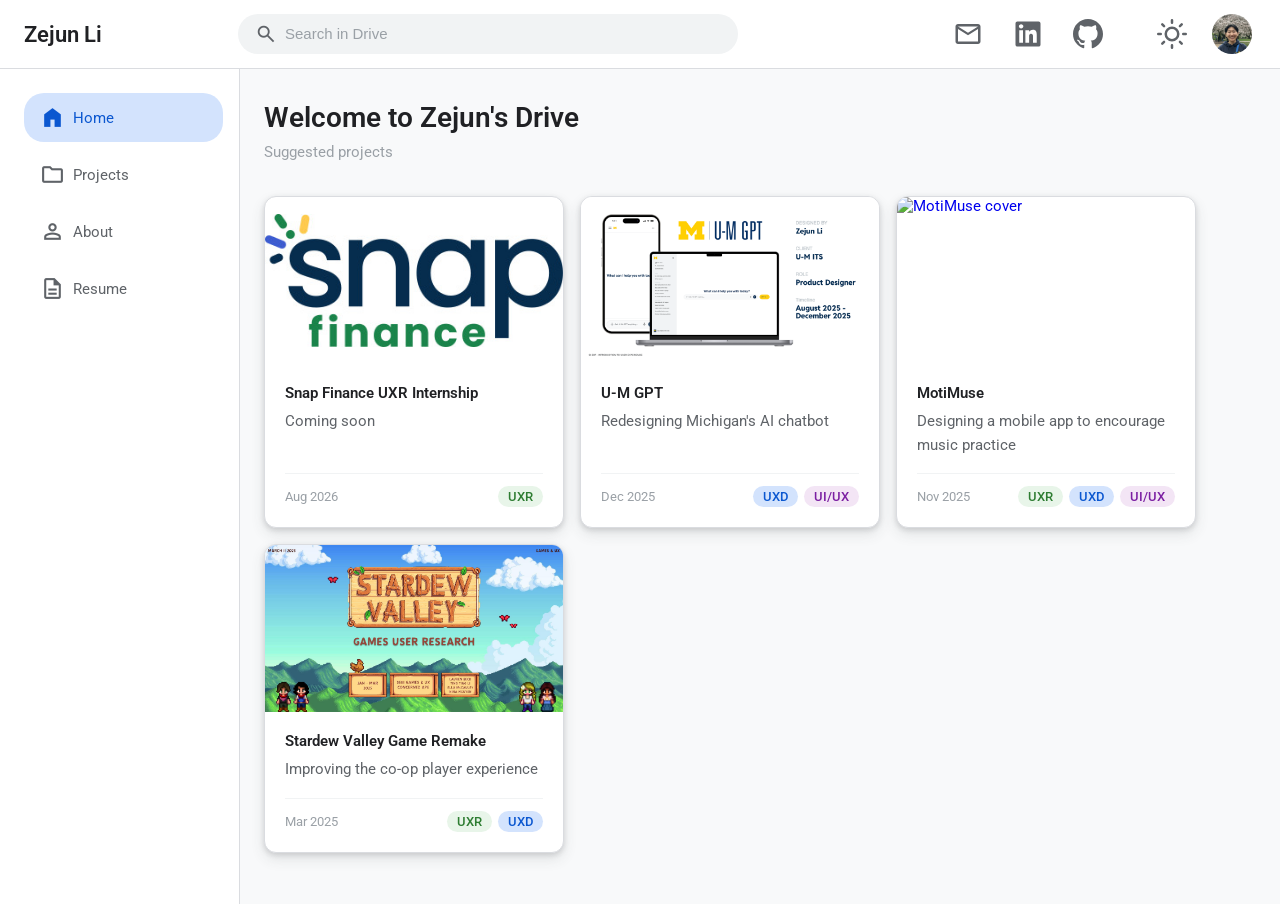
==== index.html @ 4e2f650c "Refine project card grid and Snap internship page" ====
<!DOCTYPE html>
<html lang="en">
<head>
    <meta charset="UTF-8">
    <meta name="viewport" content="width=device-width, initial-scale=1.0">
    <title>Portfolio</title>
    <link href="https://fonts.googleapis.com/css2?family=Roboto:wght@400;500;600&display=swap" rel="stylesheet">
    <link rel="stylesheet" href="https://fonts.googleapis.com/css2?family=Material+Symbols+Outlined:opsz,wght,FILL,GRAD@20..48,100..700,0..1,-50..200" />
    <link rel="stylesheet" href="css/styles.css?v=20260811-3">

</head>
<body>
    <!-- Top Navigation Bar -->
    <div class="top-bar">
        <div class="top-bar-branding" id="siteBranding">Zejun Li</div>
        
        <div class="top-bar-search search-bar">
            <span class="material-symbols-outlined search-icon" aria-hidden="true">search</span>
            <input type="text" id="searchInput" placeholder="Search in Drive">
        </div>

        <div class="top-bar-actions">
            <div class="email-popover-wrapper">
                <button id="emailButton" class="social-icon" title="Email" type="button" aria-haspopup="dialog" aria-expanded="false" aria-controls="emailPopover">
                    <svg viewBox="0 0 24 24" fill="currentColor" xmlns="http://www.w3.org/2000/svg" aria-hidden="true">
                        <path d="M20 4H4C2.9 4 2 4.9 2 6V18C2 19.1 2.9 20 4 20H20C21.1 20 22 19.1 22 18V6C22 4.9 21.1 4 20 4ZM20 6L12 11L4 6H20ZM20 18H4V8L12 13L20 8V18Z"/>
                    </svg>
                </button>
                <div id="emailPopover" class="email-popover" role="dialog" aria-label="Email contact" hidden>
                    <div class="email-popover-header">
                        <div class="email-popover-icon" aria-hidden="true">
                            <span class="material-symbols-outlined">mail</span>
                        </div>
                        <div>
                            <p class="email-popover-title">Shoot me an email at:</p>
                            <p id="emailPopoverAddress" class="email-popover-address">zejunli@umich.edu</p>
                        </div>
                    </div>
                    <div class="email-popover-actions">
                        <button id="copyEmailButton" class="email-popover-action" type="button">
                            <span class="material-symbols-outlined" aria-hidden="true">content_copy</span>
                            <span id="copyEmailText">Copy</span>
                        </button>
                        <a id="openEmailLink" class="email-popover-action" href="mailto:zejunli@umich.edu">
                            <span class="material-symbols-outlined" aria-hidden="true">open_in_new</span>
                            <span>Open email</span>
                        </a>
                    </div>
                </div>
            </div>

            <a id="linkedinLink" href="https://www.linkedin.com/in/zejli/" target="_blank" class="social-icon" title="LinkedIn">
                <svg viewBox="0 0 24 24" fill="currentColor" xmlns="http://www.w3.org/2000/svg">
                    <path d="M20.5 2H3.5C2.67 2 2 2.67 2 3.5V20.5C2 21.33 2.67 22 3.5 22H20.5C21.33 22 22 21.33 22 20.5V3.5C22 2.67 21.33 2 20.5 2ZM8 19H5V9H8V19ZM6.5 7.5C5.5 7.5 4.7 6.7 4.7 5.8C4.7 4.9 5.5 4.1 6.5 4.1C7.5 4.1 8.3 4.9 8.3 5.8C8.3 6.7 7.5 7.5 6.5 7.5ZM19 19H16V13.5C16 12.5 15.5 11.7 14.5 11.7C13.7 11.7 13.2 12.2 13 12.7C12.9 12.9 12.9 13.2 12.9 13.5V19H9.9V9H12.9V10.2C13.3 9.5 14.3 8.5 16 8.5C18.5 8.5 19 10.2 19 12.5V19Z"/>
                </svg>
            </a>

            <a id="githubLink" href="https://github.com/zejun-l" target="_blank" class="social-icon" title="GitHub">
                <svg viewBox="0 0 24 24" fill="currentColor" xmlns="http://www.w3.org/2000/svg">
                    <path d="M12 0c-6.626 0-12 5.373-12 12 0 5.302 3.438 9.8 8.207 11.387.599.111.793-.261.793-.577v-2.234c-3.338.726-4.033-1.416-4.033-1.416-.546-1.387-1.333-1.756-1.333-1.756-1.089-.745.083-.729.083-.729 1.205.084 1.839 1.237 1.839 1.237 1.07 1.834 2.807 1.304 3.492.997.107-.775.418-1.305.762-1.604-2.665-.305-5.467-1.334-5.467-5.931 0-1.311.469-2.381 1.236-3.221-.124-.303-.535-1.524.117-3.176 0 0 1.008-.322 3.301 1.23.957-.266 1.983-.399 3.003-.404 1.02.005 2.047.138 3.006.404 2.291-1.552 3.297-1.23 3.297-1.23.653 1.653.242 2.874.118 3.176.77.84 1.235 1.911 1.235 3.221 0 4.609-2.807 5.624-5.479 5.921.43.372.823 1.102.823 2.222v 3.293c0 .319.192.694.801.576 4.765-1.589 8.199-6.086 8.199-11.386 0-6.627-5.373-12-12-12z"/>
                </svg>
            </a>

            <button id="themeToggle" class="theme-toggle" title="Toggle dark mode">
                <svg class="sun-icon" viewBox="0 0 24 24" fill="currentColor" xmlns="http://www.w3.org/2000/svg">
                    <circle cx="12" cy="12" r="5"/>
                    <path d="M12 1V3M12 21V23M4.22 4.22L5.64 5.64M18.36 18.36L19.78 19.78M1 12H3M21 12H23M4.22 19.78L5.64 18.36M18.36 5.64L19.78 4.22"/>
                </svg>
                <svg class="moon-icon" viewBox="0 0 24 24" fill="currentColor" xmlns="http://www.w3.org/2000/svg" style="display: none;">
                    <path d="M21 12.79A9 9 0 1 1 11.21 3 7 7 0 0 0 21 12.79Z"/>
                </svg>
            </button>

            <button class="avatar" title="Profile" onclick="showPage('about')">
                <img id="profilePhoto" src="assets/images/profile-photo.jpg" alt="Profile">
            </button>
        </div>
    </div>

    <div class="container">
        <div class="sidebar" id="sidebar">
            <div class="sidebar-content">
                <nav class="nav" id="nav">
                    <a class="nav-item active" data-id="home" href="./">
                        <div class="nav-icon"><span class="material-symbols-outlined">home</span></div>
                        <span>Home</span>
                    </a>
                    <a class="nav-item" data-id="projects" href="projects/">
                        <div class="nav-icon"><span class="material-symbols-outlined">folder</span></div>
                        <span>Projects</span>
                    </a>
                    <a class="nav-item" data-id="about" href="about/">
                        <div class="nav-icon"><span class="material-symbols-outlined">person</span></div>
                        <span>About</span>
                    </a>
                    <a class="nav-item" data-id="resume" href="resume/">
                        <div class="nav-icon"><span class="material-symbols-outlined">description</span></div>
                        <span>Resume</span>
                    </a>
                </nav>
            </div>
        </div>

        <div class="main-content">
            <div class="content-area">
                <div class="content-wrapper">
                    <!-- Home Page -->
                    <div id="page-home" class="page" style="display: block;">
                        <h1 id="homeTitle">Welcome to Zejun's Drive</h1>
                        <p id="homeSubtitle" style="font-size: 13px; color: #9aa0a6; margin: 0 0 32px 0;">Suggested projects</p>
                        <div class="projects-grid" id="featuredGrid">
                            <!-- Featured projects will be inserted here -->
                        </div>
                    </div>

                    <!-- Projects Page -->
                    <div id="page-projects" class="page" style="display: none;">
                        <h1 id="projectsPageTitle">Projects</h1>
                        <p style="font-size: 13px; color: #9aa0a6; margin: 0 0 32px 0;" id="projectCount">4 projects found</p>
                        <div class="projects-grid" id="projectsGrid">
                            <!-- Projects will be inserted here -->
                        </div>
                        <div class="empty-state" id="emptyState" style="display: none;">
                            No projects found matching "<span id="searchTerm"></span>"
                        </div>
                    </div>

                    <!-- About Page -->
                    <div id="page-about" class="page" style="display: none;">
                        <h1 id="aboutTitle">About me</h1>
                        <div class="about-intro">
                            <img class="about-photo-placeholder" src="assets/images/profile-photo.jpg" alt="Zejun Li smiling beneath cherry blossoms">
                            <div class="about-copy">
                                <p id="aboutText" style="font-size: 16px; color: #5f6368; margin: 0 0 20px 0; line-height: 1.8; white-space: pre-line;">Hi, I'm Zejun (aka Ting Ting)! I'm a junior at the University of Michigan studying User Experience Design. I'm passionate about exploring the unique problems that arise from the convergence of different disciplines in UX and designing experiences that spark joy :)

Outside of school and design, I play a lot of ultimate frisbee! I also enjoy fishing (trying to get into fly fishing this summer), birdwatching, reading looong fantasy and sci-fi books (check out The Priory of the Orange Tree), and watching food reviews on YouTube.</p>
                            </div>
                        </div>
                        <h3 id="skillsTitle" style="font-size: 18px; font-weight: 600; color: #202124; margin: 32px 0 16px 0;">Skills</h3>
                        <div class="projects-grid" id="skillsGrid" style="margin-top: 16px;">
                            <!-- Skills will be inserted here -->
                        </div>
                    </div>

                    <!-- Project Detail Page -->
                    <div id="page-project-detail" class="page" style="display: none;">
                        <div style="display: flex; align-items: center; gap: 12px; margin-bottom: 32px;">
                            <button id="backBtn" class="project-back-btn" aria-label="Back to projects"><span class="material-symbols-outlined">arrow_back</span></button>
                            <h1 id="projectDetailTitle" style="margin: 0; flex: 1;"></h1>
                        </div>
                        <div>
                            <!-- Photo Placeholder -->
                            <div id="projectPhoto" style="width: 100%; height: 300px; background-color: var(--drive-blue-container); border-radius: 12px; margin-bottom: 32px; display: flex; align-items: center; justify-content: center; color: #9aa0a6; font-size: 14px;">
                                Project photo
                            </div>

                            <!-- Project Meta Information -->
                            <div style="display: grid; grid-template-columns: repeat(auto-fit, minmax(200px, 1fr)); gap: 16px; margin-bottom: 32px;">
                                <div style="padding: 16px; background-color: #ffffff; border: 1px solid #dadce0; border-radius: 8px;">
                                    <p id="projectMetaLabel1" style="font-size: 12px; color: #9aa0a6; margin: 0 0 8px 0; text-transform: uppercase; font-weight: 500;">Role</p>
                                    <p id="projectRole" style="font-size: 16px; color: #202124; margin: 0; font-weight: 500;"></p>
                                </div>
                                <div style="padding: 16px; background-color: #ffffff; border: 1px solid #dadce0; border-radius: 8px;">
                                    <p id="projectMetaLabel2" style="font-size: 12px; color: #9aa0a6; margin: 0 0 8px 0; text-transform: uppercase; font-weight: 500;">Team Size</p>
                                    <p id="projectTeamSize" style="font-size: 16px; color: #202124; margin: 0; font-weight: 500;"></p>
                                </div>
                                <div style="padding: 16px; background-color: #ffffff; border: 1px solid #dadce0; border-radius: 8px;">
                                    <p id="projectMetaLabel3" style="font-size: 12px; color: #9aa0a6; margin: 0 0 8px 0; text-transform: uppercase; font-weight: 500;">Timeline</p>
                                    <p id="projectTimeline" style="font-size: 16px; color: #202124; margin: 0; font-weight: 500;"></p>
                                </div>
                            </div>

                            <!-- About Section -->
                            <h3 style="font-size: 18px; font-weight: 600; color: #202124; margin: 32px 0 16px 0;">About</h3>
                            <p id="projectDetailDescription" style="font-size: 16px; color: #5f6368; line-height: 1.8; margin: 0;"></p>
                        </div>
                    </div>

                    <!-- Resume Page -->
                    <div id="page-resume" class="page" style="display: none;">
                        <h1 id="resumeTitle">Resume</h1>
                        <div style="margin-top: 32px;">
                            <div style="border: 1px solid #dadce0; border-radius: 8px; overflow: hidden; background-color: #f8f9fa;">
                                <iframe 
                                    id="resumeFrame"
                                    src="assets/documents/zejun-li-resume.pdf" 
                                    style="width: 100%; height: 800px; border: none;"
                                    title="Zejun Resume PDF">
                                </iframe>
                            </div>
                        </div>
                    </div>


                    <footer class="site-footer" aria-label="Portfolio disclaimer">
                        <p>&copy; <span id="siteFooterYear">2026</span> <span id="siteFooterName">Zejun Li</span> · <span id="siteFooterNote">This portfolio is inspired by Google Drive’s interaction patterns and Material Design. It is not affiliated with Google.</span></p>
                    </footer>

                </div>
            </div>
        </div>
    </div>
    <script src="js/app.js?v=20260811-3" defer></script>
</body>
</html>
---- css/styles.css ----
* {
            margin: 0;
            padding: 0;
            box-sizing: border-box;
        }

        body {
            font-family: 'Roboto', sans-serif;
            background-color: #ffffff;
            margin: 0;
            padding: 0;
        }

        .top-bar {
            position: sticky;
            top: 0;
            z-index: 100;
            background-color: #ffffff;
            border-bottom: 1px solid #dadce0;
            padding: 12px 24px;
            display: flex;
            align-items: center;
            gap: 16px;
            height: 64px;
        }

        .top-bar-branding {
            font-size: 22px;
            font-weight: 600;
            color: #202124;
            white-space: nowrap;
            min-width: fit-content;
            margin-left: 0;
        }

        .top-bar-search {
            flex: 1;
            max-width: 500px;
            margin-left: 120px;
            position: relative;
        }

        /* Final dark-mode contrast safeguards shared by the portfolio shell. */
        body.dark-mode .nav-item.active {
            background-color: #174ea6;
            color: #ffffff;
        }

        body.dark-mode .nav-item.active .nav-icon,
        body.dark-mode .nav-item.active .nav-icon .material-symbols-outlined {
            color: #ffffff;
        }

        body.dark-mode .project-tag {
            background-color: #303134;
            color: #e8eaed;
        }

        body.dark-mode .project-tag.tag-uxd,
        body.dark-mode .project-tag.tag-uiux {
            background-color: #174ea6;
            color: #ffffff;
        }

        body.dark-mode .project-tag.tag-uxr {
            background-color: #1b5e20;
            color: #ffffff;
        }

        body.dark-mode .project-tag.tag-article {
            background-color: #a63c00;
            color: #ffffff;
        }

        .search-suggestions {
            position: absolute;
            top: calc(100% + 8px);
            left: 0;
            right: 0;
            z-index: 1200;
            padding: 8px;
            background: #ffffff;
            border: 1px solid #dadce0;
            border-radius: 12px;
            box-shadow: 0 8px 24px rgba(60, 64, 67, 0.18);
        }

        .search-suggestion {
            width: 100%;
            display: flex;
            align-items: center;
            gap: 12px;
            padding: 10px 12px;
            border: none;
            border-radius: 8px;
            background: transparent;
            color: #202124;
            font: inherit;
            text-align: left;
            text-decoration: none;
            cursor: pointer;
        }

        .search-suggestion:hover,
        .search-suggestion:focus-visible {
            background: var(--drive-blue-container);
            outline: none;
        }

        .search-suggestion .material-symbols-outlined { color: #5f6368; font-size: 21px; }
        .search-suggestion-copy { min-width: 0; display: flex; flex-direction: column; gap: 2px; }
        .search-suggestion-title { font-size: 14px; font-weight: 500; overflow: hidden; text-overflow: ellipsis; white-space: nowrap; }
        .search-suggestion-meta { color: #80868b; font-size: 12px; overflow: hidden; text-overflow: ellipsis; white-space: nowrap; }
        .search-suggestion-empty { padding: 12px; color: #80868b; font-size: 13px; }

        body.dark-mode .search-suggestions { background: #252525; border-color: #444; box-shadow: 0 8px 24px rgba(0,0,0,.45); }
        body.dark-mode .search-suggestion { color: #e8eaed; }
        body.dark-mode .search-suggestion:hover,
        body.dark-mode .search-suggestion:focus-visible { background: #383838; }
        body.dark-mode .search-suggestion .material-symbols-outlined,
        body.dark-mode .search-suggestion-meta,
        body.dark-mode .search-suggestion-empty { color: #b0b0b0; }

        .top-bar-actions {
            display: flex;
            align-items: center;
            gap: 24px;
            margin-left: auto;
        }

        .container {
            display: flex;
            min-height: calc(100vh - 65px);
        }

        .sidebar {
            width: 240px;
            background-color: #f8f9fa;
            border-right: 1px solid #dadce0;
            padding: 24px 0;
            overflow: hidden;
            transition: all 0.3s ease;
            flex-shrink: 0;
            height: calc(100vh - 65px);
        }

        .sidebar-content {
            padding-left: 24px;
            padding-right: 16px;
        }

        .sidebar h2 {
            font-size: 18px;
            font-weight: 600;
            color: #202124;
            margin: 0 0 32px 0;
        }

        .nav {
            display: flex;
            flex-direction: column;
            gap: 8px;
        }

        .nav-item {
            padding: 12px 16px;
            border-radius: 8px;
            cursor: pointer;
            display: flex;
            align-items: center;
            gap: 12px;
            font-size: 14px;
            color: #5f6368;
            background-color: transparent;
            transition: background-color 0.2s;
            text-decoration: none;
        }

        .nav-item.active {
            color: var(--drive-blue);
            background-color: var(--drive-blue-container);
        }

        .nav-item.active .nav-icon .material-symbols-outlined {
            font-variation-settings: 'FILL' 1, 'wght' 400, 'GRAD' 0, 'opsz' 24;
            color: var(--drive-blue);
        }

        .nav-item:hover:not(.active) {
            background-color: var(--drive-blue-container);
            color: var(--drive-blue);
        }

        .nav-item:hover:not(.active) .nav-icon {
            color: var(--drive-blue);
        }

        .nav-icon {
            display: flex;
            align-items: center;
            justify-content: center;
            width: 24px;
            height: 24px;
            flex-shrink: 0;
        }

        .nav-icon .material-symbols-outlined {
            font-size: 24px;
            width: 24px;
            height: 24px;
            display: flex;
            align-items: center;
            justify-content: center;
        }

        .main-content {
            display: flex;
            flex-direction: column;
            flex: 1;
            overflow: hidden;
            height: calc(100vh - 65px);
        }

        .header {
            background-color: #ffffff;
            border-bottom: 1px solid #dadce0;
            padding: 16px 24px;
            display: flex;
            align-items: center;
            gap: 16px;
        }

        .search-bar {
            flex: 1;
            display: flex;
            align-items: center;
            gap: 8px;
            background-color: #f8f9fa;
            border: 1px solid #dadce0;
            border-radius: 8px;
            padding: 8px 16px;
        }

        .search-bar input {
            border: none;
            outline: none;
            font-size: 14px;
            background-color: transparent;
            flex: 1;
            color: #202124;
        }

        .search-bar input::placeholder {
            color: #9aa0a6;
        }

        .avatar {
            background: none;
            border: none;
            display: flex;
            align-items: center;
            justify-content: center;
            color: #5f6368;
            width: 26px;
            height: 26px;
            min-width: 26px;
            min-height: 26px;
            padding: 0;
            transition: color 0.2s;
            cursor: pointer;
        }

        .avatar svg {
            width: 100%;
            height: 100%;
        }

        .avatar img {
            width: 100%;
            height: 100%;
            border-radius: 50%;
            object-fit: cover;
        }

        .avatar:hover {
            color: #202124;
            background-color: transparent;
        }

        body.dark-mode .avatar {
            color: #e8e8e8;
            opacity: 0.9;
        }

        body.dark-mode .avatar:hover {
            color: #ffffff;
            background-color: transparent;
        }

        .theme-toggle {
            background: none;
            border: none;
            cursor: pointer;
            padding: 0;
            color: #5f6368;
            display: flex;
            align-items: center;
            justify-content: center;
            transition: color 0.2s;
            font-size: 26px;
            width: 26px;
            height: 26px;
            min-width: 26px;
            min-height: 26px;
        }

        .theme-toggle svg {
            width: 100%;
            height: 100%;
            stroke: currentColor;
            stroke-width: 2;
            stroke-linecap: round;
            stroke-linejoin: round;
            fill: none;
        }

        .theme-toggle .moon-icon {
            fill: currentColor;
            stroke: none;
        }

        .theme-toggle:hover {
            color: #202124;
            background-color: transparent;
        }

        body.dark-mode .theme-toggle {
            color: #e8e8e8;
        }

        body.dark-mode .theme-toggle:hover {
            color: #ffffff;
            background-color: transparent;
        }

        .social-icon {
            background: none;
            border: none;
            cursor: pointer;
            padding: 0;
            color: #5f6368;
            display: flex;
            align-items: center;
            justify-content: center;
            transition: color 0.2s;
            font-size: 26px;
            text-decoration: none;
            width: 26px;
            height: 26px;
            min-width: 26px;
            min-height: 26px;
        }

        .social-icon svg {
            width: 100%;
            height: 100%;
        }

        .social-icon:hover {
            color: #202124;
            background-color: transparent;
        }

        body.dark-mode .social-icon {
            color: #e8e8e8;
        }

        body.dark-mode .social-icon:hover {
            color: #ffffff;
            background-color: transparent;
        }

        .top-bar-actions a:nth-child(3) {
            margin-right: 24px;
        }

        /* Dark Mode Styles */
        body.dark-mode {
            background-color: #121212;
        }

        body.dark-mode .top-bar {
            background-color: #1e1e1e;
            border-bottom-color: #333;
        }

        body.dark-mode .top-bar-branding {
            color: #e8e8e8;
        }

        body.dark-mode .top-bar .search-bar {
            background-color: #383838;
            border-color: #444;
        }

        body.dark-mode .top-bar .search-bar input {
            color: #e8e8e8;
        }

        body.dark-mode .top-bar .search-bar input::placeholder {
            color: #b0b0b0;
        }

        body.dark-mode .project-card h3 {
            color: #ffffff !important;
        }

        body.dark-mode #skillsGrid .project-card {
            background-color: #2a2a2a;
            border-color: #3a3a3a;
        }

        body.dark-mode #skillsGrid .project-card h3 {
            color: #ffffff !important;
        }

        body.dark-mode #skillsGrid .project-icon {
            color: #b0b0b0;
        }

        #page-about h3 {
            color: #202124;
        }

        body.dark-mode #page-about h3 {
            color: #ffffff !important;
        }

        #page-about > div > p {
            color: #5f6368 !important;
        }

        body.dark-mode #page-about > div > p {
            color: #b0b0b0 !important;
        }

        .project-back-btn {
            background: none;
            border: none;
            cursor: pointer;
            padding: 8px;
            color: #5f6368;
            width: 40px;
            height: 40px;
            border-radius: 50%;
            font-size: 20px;
            transition: background-color 0.15s ease, color 0.15s ease;
            display: flex;
            align-items: center;
            justify-content: center;
        }

        .project-back-btn:hover {
            background-color: rgba(60, 64, 67, 0.08);
            color: #202124;
        }

        .project-back-btn:active {
            background-color: rgba(60, 64, 67, 0.12);
        }

        .project-back-btn:focus-visible {
            outline: 2px solid var(--drive-blue-focus);
            outline-offset: 2px;
        }

        body.dark-mode .project-back-btn {
            color: #e8eaed;
        }

        body.dark-mode .project-back-btn:hover {
            background-color: rgba(232, 234, 237, 0.08);
            color: #ffffff;
        }

        body.dark-mode .project-back-btn:active {
            background-color: rgba(232, 234, 237, 0.12);
        }

        body.dark-mode #skillsGrid .project-card:hover {
            background-color: #282828;
            box-shadow: 0 4px 12px rgba(0, 0, 0, 0.4);
            transition: all 0.3s ease;
        }

        #page-project-detail h3 {
            color: #202124;
        }

        body.dark-mode #page-project-detail h3 {
            color: #ffffff !important;
        }

        #page-project-detail p {
            color: #5f6368;
        }

        body.dark-mode #page-project-detail p {
            color: #b0b0b0 !important;
        }

        #page-project-detail > div > div:first-of-type > div > div {
            background-color: #ffffff;
            border-color: #dadce0;
        }

        body.dark-mode #page-project-detail > div > div:first-of-type > div > div {
            background-color: #1e1e1e !important;
            border-color: #333 !important;
        }

        body.dark-mode #page-project-detail > div > div:first-of-type > div > div p {
            color: #b0b0b0 !important;
        }

        #projectPhoto {
            background-color: var(--drive-blue-container);
        }

        body.dark-mode #projectPhoto {
            background-color: #2a2a2a !important;
            color: #888888 !important;
        }

        body.dark-mode .sidebar {
            background-color: #1e1e1e;
            border-right-color: #333;
        }

        body.dark-mode .sidebar h2 {
            color: #e8e8e8;
        }

        body.dark-mode .nav-item {
            color: #f5f5f5;
        }

        body.dark-mode .nav-item .nav-icon {
            color: #ffffff;
        }

        body.dark-mode .nav-item:hover:not(.active) {
            background-color: #383838;
            color: var(--drive-blue-dark);
        }

        body.dark-mode .nav-item:hover:not(.active) .nav-icon {
            color: var(--drive-blue-dark);
        }

        body.dark-mode .nav-item.active {
            background-color: var(--drive-blue);
            color: var(--drive-blue-container);
        }

        body.dark-mode .nav-item.active .nav-icon {
            color: var(--drive-blue-container);
        }

        body.dark-mode .nav-item.active .nav-icon .material-symbols-outlined {
            font-variation-settings: 'FILL' 1, 'wght' 400, 'GRAD' 0, 'opsz' 24;
            color: var(--drive-blue-container);
        }

        body.dark-mode .content-area {
            background-color: #121212;
        }

        body.dark-mode .content-area h1 {
            color: #e8e8e8;
        }

        body.dark-mode .content-area p {
            color: #b0b0b0;
        }

        body.dark-mode .project-count,
        body.dark-mode .empty-state {
            color: #b0b0b0;
        }

        body.dark-mode .project-footer {
            border-top-color: #2a2a2a;
            color: #b0b0b0;
        }

        body.dark-mode .project-icon {
            color: #b0b0b0;
        }

        body.dark-mode div[style*="border: 1px solid #dadce0"] {
            background-color: #1e1e1e !important;
            border-color: #333 !important;
        }

        body.dark-mode .status-active {
            background-color: var(--drive-blue-dark-container) !important;
            color: var(--drive-blue-dark) !important;
        }

        body.dark-mode .status-completed {
            background-color: #2a2a2a !important;
            color: #b0b0b0 !important;
        }

        body.dark-mode .interactive-item {
            background-color: #1e1e1e !important;
            border-color: #333 !important;
        }

        body.dark-mode .interactive-item p {
            color: #e8e8e8;
        }

        body.dark-mode .interactive-item > div:first-child {
            background-color: #2a2a2a !important;
        }

        body.dark-mode .interactive-item .material-symbols-outlined {
            color: #b0b0b0 !important;
        }

        body.dark-mode .interactive-item p[style*="9aa0a6"] {
            color: #a0a0a0 !important;
        }

        body.dark-mode .interactive-item p[style*="202124"] {
            color: #e8e8e8 !important;
        }

        body.dark-mode .interactive-item p[style*="5f6368"] {
            color: #b0b0b0 !important;
        }

        body.dark-mode p[style*="5f6368"] {
            color: #b0b0b0 !important;
        }

        body.dark-mode p[style*="9aa0a6"] {
            color: #a0a0a0 !important;
        }

        body.dark-mode p[style*="202124"] {
            color: #e8e8e8 !important;
        }

        .content-area {
            flex: 1;
            overflow-y: auto;
            overflow-x: hidden;
            padding: 32px 24px;
            background-color: #ffffff;
            height: calc(100vh - 65px);
        }

        .content-wrapper {
            width: 100%;
            max-width: 1600px;
            min-height: 100%;
            display: flex;
            flex-direction: column;
        }

        .page {
            flex: 1;
        }

        .content-area h1 {
            font-size: 28px;
            font-weight: 600;
            color: #202124;
            margin: 0 0 8px 0;
        }

        .project-count {
            font-size: 14px;
            color: #5f6368;
            margin: 0 0 32px 0;
        }

        .projects-grid {
            display: grid;
            grid-template-columns: repeat(auto-fill, minmax(min(280px, 100%), 300px));
            gap: 16px;
            justify-content: start;
        }

        #skillsGrid {
            display: grid;
            grid-template-columns: repeat(auto-fill, minmax(160px, 1fr));
            gap: 16px;
        }

        #skillsGrid .project-card {
            padding: 12px;
            display: flex;
            flex-direction: row;
            align-items: center;
            gap: 2px;
        }

        #skillsGrid .project-card h3 {
            font-size: 13px;
            margin: 0;
            text-align: left;
            white-space: nowrap;
            overflow: hidden;
            text-overflow: ellipsis;
        }

        #skillsGrid .project-icon {
            width: 32px;
            height: 32px;
            margin-bottom: 0;
            flex-shrink: 0;
        }

        #skillsGrid .project-icon .material-symbols-outlined {
            font-size: 20px;
        }

        .project-card {
            background-color: #ffffff;
            border: 1px solid #dadce0;
            border-radius: 12px;
            padding: 20px;
            cursor: pointer;
            transition: all 0.2s;
            display: flex;
            flex-direction: column;
            text-decoration: none;
        }

        .project-card p {
            font-size: 13px;
            color: #5f6368;
            margin: 0 0 16px 0;
            line-height: 1.5;
            flex: 1;
        }

        .project-card:hover {
            box-shadow: 0 4px 12px rgba(0, 0, 0, 0.1);
            border-color: #888888;
            background-color: #f5f5f5;
            transition: all 0.3s ease;
        }

        body:not(.dark-mode) #featuredGrid .project-card,
        body:not(.dark-mode) #projectsGrid .project-card {
            box-shadow: 0 2px 5px rgba(60, 64, 67, 0.16), 0 6px 14px rgba(60, 64, 67, 0.12);
        }

        body:not(.dark-mode) #featuredGrid .project-card:hover,
        body:not(.dark-mode) #projectsGrid .project-card:hover {
            box-shadow: 0 4px 10px rgba(60, 64, 67, 0.2), 0 10px 24px rgba(60, 64, 67, 0.16);
        }

        body.dark-mode .project-card {
            background-color: #1e1e1e;
            border-color: #333;
        }

        body.dark-mode .project-card:hover {
            box-shadow: 0 4px 12px rgba(0, 0, 0, 0.4);
            border-color: #999999;
            background-color: #2a2a2a;
            transition: all 0.3s ease;
        }

        .interactive-item {
            transition: all 0.2s;
        }

        .interactive-item:hover {
            background-color: #f8f9fa;
            box-shadow: 0 2px 8px rgba(0, 0, 0, 0.06);
        }

        body.dark-mode .interactive-item:hover {
            background-color: #2a2a2a;
            box-shadow: 0 2px 8px rgba(0, 0, 0, 0.3);
            border-color: #999999;
        }

        .project-icon {
            display: flex;
            align-items: center;
            margin-bottom: 16px;
            color: #5f6368;
        }

        .project-icon .material-symbols-outlined {
            font-size: 28px;
            font-variation-settings: 'FILL' 1, 'wght' 400, 'GRAD' 0, 'opsz' 28;
        }

        .project-card h3 {
            font-size: 15px;
            font-weight: 600;
            color: #202124;
            margin: 0 0 8px 0;
        }

        .project-tags-footer {
            display: flex;
            gap: 6px;
            flex-wrap: wrap;
            justify-content: flex-end;
        }

        .project-tag {
            display: inline-block;
            background-color: var(--drive-blue-container);
            color: var(--drive-blue);
            font-size: 11px;
            font-weight: 500;
            padding: 3px 10px;
            border-radius: 12px;
        }

        .project-tag.tag-uxd {
            background-color: var(--drive-blue-container);
            color: var(--drive-blue);
        }

        .project-tag.tag-uxr {
            background-color: #e8f5e9;
            color: #2e7d32;
        }

        .project-tag.tag-uiux {
            background-color: #f3e5f5;
            color: #7b1fa2;
        }

        .project-tag.tag-article {
            background-color: #fff3e0;
            color: #e65100;
        }

        body.dark-mode .project-tag.tag-uxd {
            background-color: var(--drive-blue-dark-container);
            color: var(--drive-blue-dark);
        }

        body.dark-mode .project-tag.tag-uxr {
            background-color: #1b5e20;
            color: #81c784;
        }

        body.dark-mode .project-tag.tag-uiux {
            background-color: #4a148c;
            color: #ce93d8;
        }

        body.dark-mode .project-tag.tag-article {
            background-color: #e65100;
            color: #ffe0b2;
        }

        .project-footer {
            display: flex;
            justify-content: space-between;
            align-items: center;
            padding-top: 12px;
            border-top: 1px solid #f1f3f4;
            font-size: 12px;
            color: #9aa0a6;
        }

        .status-badge {
            font-size: 12px;
            font-weight: 500;
            padding: 4px 10px;
            border-radius: 12px;
        }

        .status-active {
            background-color: var(--drive-blue-container);
            color: #1f2937;
        }

        .status-completed {
            background-color: #f5f5f5;
            color: #5f6368;
        }

        .empty-state {
            text-align: center;
            padding: 48px 24px;
            color: #9aa0a6;
            font-size: 14px;
        }

        svg {
            width: 100%;
            height: 100%;
        }

        .material-symbols-outlined {
            font-variation-settings: 'FILL' 0, 'wght' 400, 'GRAD' 0, 'opsz' 24;
        }


        /* Cohesive Google Drive / Material interaction styling and blue tokens */
        :root {
            --drive-blue: #0b57d0;
            --drive-blue-container: #d3e3fd;
            --drive-blue-focus: #1a73e8;
            --drive-blue-dark: #8ab4f8;
            --drive-blue-dark-container: rgba(138, 180, 248, 0.24);
            --material-hover: rgba(60, 64, 67, 0.08);
            --material-pressed: rgba(60, 64, 67, 0.12);
            --material-focus: var(--drive-blue-focus);
            --material-elevation: 0 1px 2px rgba(60, 64, 67, 0.24), 0 1px 3px rgba(60, 64, 67, 0.12);
            --material-card-border-hover: #c4c7c5;
        }

        body.dark-mode {
            --material-hover: rgba(232, 234, 237, 0.08);
            --material-pressed: rgba(232, 234, 237, 0.12);
            --material-focus: var(--drive-blue-dark);
            --material-elevation: 0 1px 2px rgba(0, 0, 0, 0.45), 0 1px 3px rgba(0, 0, 0, 0.28);
            --material-card-border-hover: #5f6368;
        }

        .social-icon,
        .theme-toggle,
        .avatar,
        .project-back-btn {
            width: 40px;
            height: 40px;
            min-width: 40px;
            min-height: 40px;
            padding: 7px;
            border-radius: 50%;
            color: #5f6368;
            background-color: transparent;
            transition: background-color 0.15s ease, color 0.15s ease;
        }

        .social-icon:hover,
        .theme-toggle:hover,
        .avatar:hover,
        .project-back-btn:hover {
            background-color: var(--material-hover);
            color: #202124;
        }

        .social-icon:active,
        .theme-toggle:active,
        .avatar:active,
        .project-back-btn:active {
            background-color: var(--material-pressed);
        }

        .social-icon:focus-visible,
        .theme-toggle:focus-visible,
        .avatar:focus-visible,
        .project-back-btn:focus-visible {
            outline: 2px solid var(--material-focus);
            outline-offset: 2px;
        }

        body.dark-mode .social-icon,
        body.dark-mode .theme-toggle,
        body.dark-mode .avatar,
        body.dark-mode .project-back-btn {
            color: #e8eaed;
        }

        body.dark-mode .social-icon:hover,
        body.dark-mode .theme-toggle:hover,
        body.dark-mode .avatar:hover,
        body.dark-mode .project-back-btn:hover {
            background-color: var(--material-hover);
            color: #ffffff;
        }

        .top-bar-actions {
            gap: 10px;
        }

        .top-bar-actions a:nth-child(3) {
            margin-right: 20px;
        }

        .search-bar {
            background-color: #f1f3f4;
            border: 1px solid transparent;
            border-radius: 24px;
            min-height: 48px;
            transition: background-color 0.15s ease, border-color 0.15s ease, box-shadow 0.15s ease;
        }

        .search-bar:focus-within {
            background-color: #ffffff;
            border-color: #dadce0;
            box-shadow: var(--material-elevation);
        }

        body.dark-mode .top-bar .search-bar {
            background-color: #2a2a2a;
            border-color: transparent;
        }

        body.dark-mode .top-bar .search-bar:focus-within {
            background-color: #1e1e1e;
            border-color: #5f6368;
            box-shadow: var(--material-elevation);
        }

        .nav-item {
            min-height: 40px;
            border-radius: 20px;
            transition: background-color 0.15s ease, color 0.15s ease;
        }

        .nav-item:hover:not(.active) {
            background-color: var(--material-hover);
            color: #202124;
        }

        .nav-item:hover:not(.active) .nav-icon {
            color: #202124;
        }

        .nav-item.active {
            background-color: var(--drive-blue-container);
            color: var(--drive-blue);
        }

        .nav-item.active .nav-icon,
        .nav-item.active .nav-icon .material-symbols-outlined {
            color: var(--drive-blue);
        }

        body.dark-mode .nav-item {
            color: #e8eaed;
        }

        body.dark-mode .nav-item .nav-icon {
            color: #e8eaed;
        }

        body.dark-mode .nav-item:hover:not(.active) {
            background-color: var(--material-hover);
            color: #ffffff;
        }

        body.dark-mode .nav-item:hover:not(.active) .nav-icon {
            color: #ffffff;
        }

        body.dark-mode .nav-item.active {
            background-color: var(--drive-blue-dark-container);
            color: var(--drive-blue-container);
        }

        body.dark-mode .nav-item.active .nav-icon,
        body.dark-mode .nav-item.active .nav-icon .material-symbols-outlined {
            color: var(--drive-blue-container);
        }

        .project-card {
            transition: background-color 0.15s ease, border-color 0.15s ease, box-shadow 0.15s ease;
        }

        .project-card:hover {
            background-color: #ffffff;
            border-color: var(--material-card-border-hover);
            box-shadow: var(--material-elevation);
        }

        .project-card:active {
            background-color: #f8fafd;
        }

        #skillsGrid .project-card {
            cursor: default;
        }

        body.dark-mode .project-card {
            background-color: #1e1e1e;
            border-color: #333333;
        }

        body.dark-mode .project-card:hover,
        body.dark-mode #skillsGrid .project-card:hover {
            background-color: #242424;
            border-color: var(--material-card-border-hover);
            box-shadow: var(--material-elevation);
        }

        body.dark-mode .project-card:active {
            background-color: #2a2a2a;
        }

        .interactive-item:hover {
            background-color: #ffffff;
            border-color: var(--material-card-border-hover);
            box-shadow: var(--material-elevation);
        }

        body.dark-mode .interactive-item:hover {
            background-color: #242424;
            border-color: var(--material-card-border-hover);
            box-shadow: var(--material-elevation);
        }

        /* Shell/content surfaces and compact search refinements */
        :root {
            --shell-surface: #ffffff;
            --content-surface: #f8f9fa;
            --surface-border: #dadce0;
        }

        body.dark-mode {
            --shell-surface: #1e1e1e;
            --content-surface: #121212;
            --surface-border: #333333;
        }

        body {
            background-color: var(--content-surface);
        }

        .top-bar,
        .sidebar {
            background-color: var(--shell-surface);
        }

        .top-bar {
            border-bottom-color: var(--surface-border);
        }

        .sidebar {
            border-right-color: var(--surface-border);
        }

        .content-area {
            background-color: var(--content-surface);
        }

        body.dark-mode .top-bar,
        body.dark-mode .sidebar {
            background-color: var(--shell-surface);
        }

        body.dark-mode .content-area {
            background-color: var(--content-surface);
        }


        .site-footer {
            margin-top: 56px;
            padding: 20px 0 4px 0;
            border-top: 1px solid var(--surface-border);
            color: #5f6368;
            font-size: 12px;
            line-height: 1.5;
        }

        .site-footer p {
            margin: 0;
            max-width: none;
            white-space: nowrap;
        }

        body.dark-mode .site-footer {
            color: #9aa0a6;
            border-top-color: var(--surface-border);
        }

        .search-bar {
            min-height: 40px;
            height: 40px;
            padding: 4px 16px;
            border-radius: 20px;
        }

        .search-bar input {
            line-height: 20px;
        }

        .search-icon {
            color: #5f6368;
            font-size: 20px;
            width: 20px;
            height: 20px;
            flex-shrink: 0;
            pointer-events: none;
            transition: color 0.15s ease;
        }

        .search-bar:focus-within .search-icon {
            color: #202124;
        }

        body.dark-mode .search-icon {
            color: #bdc1c6;
        }

        body.dark-mode .search-bar:focus-within .search-icon {
            color: #e8eaed;
        }

        body.dark-mode .search-icon {
            color: #bdc1c6;
        }

        /* Google Drive-style email popover */
        .email-popover-wrapper {
            position: relative;
            display: flex;
            align-items: center;
        }

        .email-popover {
            position: absolute;
            top: calc(100% + 8px);
            right: 0;
            z-index: 200;
            width: 292px;
            padding: 16px;
            background-color: #ffffff;
            border: 1px solid #dadce0;
            border-radius: 16px;
            box-shadow: 0 4px 8px 3px rgba(60, 64, 67, 0.15), 0 1px 3px rgba(60, 64, 67, 0.3);
            color: #202124;
        }

        .email-popover[hidden] {
            display: none;
        }

        .email-popover-header {
            display: flex;
            align-items: center;
            gap: 12px;
            margin-bottom: 16px;
        }

        .email-popover-icon {
            width: 40px;
            height: 40px;
            min-width: 40px;
            border-radius: 50%;
            background-color: var(--drive-blue-container);
            color: var(--drive-blue);
            display: flex;
            align-items: center;
            justify-content: center;
        }

        .email-popover-icon .material-symbols-outlined {
            font-size: 22px;
        }

        .email-popover-title {
            font-size: 14px;
            font-weight: 500;
            color: #202124;
            margin: 0 0 4px 0;
        }

        .email-popover-address {
            font-size: 15px !important;
            color: #5f6368;
            margin: 0;
            line-height: 1.4;
            word-break: break-word;
        }

        .email-popover-actions {
            display: flex;
            gap: 8px;
            justify-content: flex-end;
        }

        .email-popover-action {
            border: 1px solid #dadce0;
            border-radius: 18px;
            background-color: transparent;
            color: var(--drive-blue);
            cursor: pointer;
            font-family: inherit;
            font-size: 13px;
            font-weight: 500;
            min-height: 36px;
            padding: 0 14px;
            display: inline-flex;
            align-items: center;
            justify-content: center;
            gap: 6px;
            text-decoration: none;
            transition: background-color 0.15s ease, border-color 0.15s ease;
        }

        .email-popover-action .material-symbols-outlined {
            font-size: 18px;
        }

        .email-popover-action:hover {
            background-color: rgba(11, 87, 208, 0.08);
            border-color: #c4c7c5;
        }

        .email-popover-action:active {
            background-color: rgba(11, 87, 208, 0.12);
        }

        .email-popover-action:focus-visible {
            outline: 2px solid var(--material-focus);
            outline-offset: 2px;
        }

        body.dark-mode .email-popover {
            background-color: #1e1e1e;
            border-color: #333333;
            box-shadow: 0 4px 8px 3px rgba(0, 0, 0, 0.35), 0 1px 3px rgba(0, 0, 0, 0.5);
            color: #e8eaed;
        }

        body.dark-mode .email-popover-icon {
            background-color: var(--drive-blue-dark-container);
            color: var(--drive-blue-dark);
        }

        body.dark-mode .email-popover-title {
            color: #e8eaed;
        }

        body.dark-mode .email-popover-address {
            color: #bdc1c6;
        }

        body.dark-mode .email-popover-action {
            border-color: #5f6368;
            color: var(--drive-blue-dark);
        }

        body.dark-mode .email-popover-action:hover {
            background-color: rgba(138, 180, 248, 0.08);
            border-color: #9aa0a6;
        }


        /* About page photo/text layout */
        .about-intro {
            display: grid;
            grid-template-columns: minmax(180px, 260px) minmax(0, 1fr);
            gap: 32px;
            align-items: start;
            margin-top: 32px;
        }

        .about-photo-placeholder {
            display: block;
            width: 100%;
            max-width: 260px;
            min-height: 0;
            height: auto;
            border: 1px solid var(--surface-border);
            border-radius: 12px;
            object-fit: cover;
        }

        .project-cover {
            aspect-ratio: 16 / 9;
            margin: -20px -20px 20px;
            overflow: hidden;
            border: 0;
            border-radius: 11px 11px 0 0;
            background: transparent;
        }

        .project-cover img {
            display: block;
            width: 100%;
            height: 100%;
            object-fit: cover;
        }

        .project-cover img[src*="Snap_logo"] {
            object-fit: contain;
        }

        body.dark-mode .project-cover {
            border-color: transparent;
            background: transparent;
        }

        .about-copy {
            min-width: 0;
        }

        body.dark-mode .about-photo-placeholder {
            border-color: var(--surface-border);
        }

        /* Mobile sticky navigation and responsive layout refinements */
        :root {
            --top-bar-height: 65px;
        }

        @media (max-width: 1100px) {
            .top-bar-search {
                margin-left: 48px;
                max-width: 460px;
            }

            .sidebar {
                width: 220px;
            }
        }

        @media (max-width: 900px) {
            .top-bar {
                padding: 12px 18px;
            }

            .top-bar-search {
                margin-left: 24px;
                max-width: 420px;
            }

            .sidebar {
                width: 200px;
            }

            .content-area h1 {
                font-size: 26px;
                line-height: 1.25;
            }

            .top-bar-branding {
                font-size: 21px;
            }

            .nav-item {
                font-size: 13.5px;
            }

            .search-bar input {
                font-size: 13.5px;
            }

            #homeSubtitle,
            #projectCount,
            .project-count,
            .empty-state {
                font-size: 13px !important;
            }

            .project-card h3 {
                font-size: 14.5px;
                line-height: 1.35;
            }

            .project-card p {
                font-size: 13px;
                line-height: 1.55;
            }

            .project-footer,
            .status-badge,
            .project-tag {
                font-size: 11.5px;
            }

            #aboutText,
            #projectDetailDescription {
                font-size: 15.5px !important;
                line-height: 1.75 !important;
            }

            #page-about h3,
            #page-project-detail h3 {
                font-size: 17px !important;
                line-height: 1.35;
            }

            #projectRole,
            #projectTeamSize,
            #projectTimeline {
                font-size: 15px !important;
            }

            #projectMetaLabel1,
            #projectMetaLabel2,
            #projectMetaLabel3 {
                font-size: 11.5px !important;
            }
        }

        @media (max-width: 760px) {
            body {
                overflow-x: hidden;
                font-size: 14px;
            }

            .top-bar {
                position: sticky;
                top: 0;
                z-index: 1000;
                height: auto;
                min-height: 112px;
                padding: 12px 16px;
                display: flex;
                flex-wrap: wrap;
                gap: 8px 12px;
                align-items: center;
            }

            .top-bar-branding {
                order: 1;
                flex: 1 1 auto;
                min-width: 0;
                margin-left: 0;
                overflow: hidden;
                text-overflow: ellipsis;
                font-size: 20px;
                line-height: 1.2;
            }

            .top-bar-actions {
                order: 2;
                flex: 0 0 auto;
                margin-left: auto;
                gap: 8px;
            }

            .top-bar-actions a:nth-child(3) {
                margin-right: 18px;
            }

            .top-bar-actions .social-icon,
            .top-bar-actions .theme-toggle,
            .top-bar-actions .avatar {
                width: 36px;
                height: 36px;
                min-width: 36px;
                min-height: 36px;
                padding: 7px;
            }

            .top-bar-search {
                order: 3;
                flex: 1 0 100%;
                max-width: none;
                width: 100%;
                margin-left: 0;
            }

            .container {
                display: block;
                min-height: auto;
            }

            .sidebar {
                position: sticky;
                top: var(--top-bar-height, 112px);
                z-index: 900;
                width: 100%;
                height: auto;
                padding: 8px 16px;
                overflow-x: auto;
                overflow-y: hidden;
                border-right: none;
                border-bottom: 1px solid var(--surface-border);
                scrollbar-width: none;
            }

            .sidebar::-webkit-scrollbar {
                display: none;
            }

            .sidebar-content {
                padding: 0;
            }

            .nav {
                flex-direction: row;
                gap: 8px;
                min-width: max-content;
            }

            .nav-item {
                flex: 0 0 auto;
                min-height: 38px;
                padding: 8px 14px;
                white-space: nowrap;
                font-size: 13px;
            }

            .nav-icon,
            .nav-icon .material-symbols-outlined {
                width: 20px;
                height: 20px;
                font-size: 20px;
            }

            .main-content {
                height: auto;
                min-height: auto;
                overflow: visible;
            }

            .content-area {
                height: auto;
                min-height: calc(100vh - var(--top-bar-height, 112px) - 55px);
                overflow: visible;
                padding: 24px 16px;
            }

            .content-wrapper {
                max-width: none;
                width: 100%;
            }

            .content-area h1 {
                font-size: 24px;
                line-height: 1.25;
            }

            .search-bar input {
                font-size: 13px;
            }

            #homeSubtitle,
            #projectCount,
            .project-count,
            .empty-state {
                font-size: 12.5px !important;
                line-height: 1.45;
            }

            .projects-grid,
            #skillsGrid {
                grid-template-columns: 1fr;
            }

            .project-card h3 {
                font-size: 14px;
                line-height: 1.35;
            }

            .project-card p {
                font-size: 12.5px;
                line-height: 1.55;
            }

            #skillsGrid .project-card h3 {
                font-size: 12.5px;
            }

            .project-footer,
            .status-badge,
            .project-tag {
                font-size: 11px;
            }

            .about-intro {
                grid-template-columns: 1fr;
                gap: 20px;
            }

            .about-photo-placeholder {
                min-height: 0;
                justify-self: center;
            }

            #aboutText,
            #projectDetailDescription {
                font-size: 15px !important;
                line-height: 1.7 !important;
            }

            #page-about h3,
            #page-project-detail h3 {
                font-size: 16px !important;
                line-height: 1.35;
            }

            #projectRole,
            #projectTeamSize,
            #projectTimeline {
                font-size: 14.5px !important;
            }

            #projectMetaLabel1,
            #projectMetaLabel2,
            #projectMetaLabel3 {
                font-size: 11px !important;
            }

            #projectPhoto {
                height: 220px !important;
            }

            #resumeFrame {
                height: 70vh !important;
            }

            .email-popover {
                right: -8px;
                width: min(292px, calc(100vw - 32px));
            }

            .email-popover-title {
                font-size: 13.5px;
            }

            .email-popover-address,
            .email-popover-action {
                font-size: 12.5px;
            }

            .site-footer {
                font-size: 11.5px;
                line-height: 1.45;
            }

            .site-footer p {
                white-space: normal;
            }
        }

        @media (max-width: 520px) {
            .top-bar {
                min-height: 108px;
                padding: 10px 12px;
                gap: 8px;
            }

            .top-bar-branding {
                font-size: 18px;
            }

            .top-bar-actions {
                gap: 6px;
            }

            .top-bar-actions a:nth-child(3) {
                margin-right: 14px;
            }

            .top-bar-actions .social-icon,
            .top-bar-actions .theme-toggle,
            .top-bar-actions .avatar {
                width: 34px;
                height: 34px;
                min-width: 34px;
                min-height: 34px;
                padding: 7px;
            }

            .top-bar-search {
                min-width: 100%;
            }

            .search-bar input {
                font-size: 12.5px;
            }

            .sidebar {
                padding: 8px 12px;
            }

            .nav {
                gap: 6px;
            }

            .nav-item {
                padding: 8px 12px;
                font-size: 12.5px;
            }

            .content-area {
                padding: 20px 12px;
            }

            .content-area h1 {
                font-size: 22px;
                line-height: 1.25;
            }

            #homeSubtitle,
            #projectCount,
            .project-count,
            .empty-state {
                font-size: 12px !important;
            }

            .project-card {
                padding: 16px;
            }

            .project-card h3 {
                font-size: 13.5px;
            }

            .project-card p {
                font-size: 12.5px;
            }

            #skillsGrid .project-card h3 {
                font-size: 12.5px;
            }

            .about-photo-placeholder {
                min-height: 0;
            }

            #aboutText,
            #projectDetailDescription {
                font-size: 14.5px !important;
                line-height: 1.65 !important;
            }

            #page-about h3,
            #page-project-detail h3 {
                font-size: 15.5px !important;
            }

            #projectRole,
            #projectTeamSize,
            #projectTimeline {
                font-size: 14px !important;
            }

            #projectPhoto {
                height: 200px !important;
            }

            .site-footer {
                font-size: 11px;
                line-height: 1.45;
            }
        }

        @media (max-width: 380px) {
            .top-bar {
                padding: 10px;
            }

            .top-bar-branding {
                font-size: 17px;
            }

            .top-bar-actions {
                gap: 4px;
            }

            .top-bar-actions a:nth-child(3) {
                margin-right: 10px;
            }

            .top-bar-actions .social-icon,
            .top-bar-actions .theme-toggle,
            .top-bar-actions .avatar {
                width: 32px;
                height: 32px;
                min-width: 32px;
                min-height: 32px;
                padding: 6px;
            }

            .nav-item {
                padding: 8px 10px;
                font-size: 12px;
            }

            .content-area h1 {
                font-size: 21px;
            }

            .project-card h3 {
                font-size: 13px;
            }

            .project-card p,
            #aboutText,
            #projectDetailDescription {
                font-size: 14px !important;
            }

            .project-footer,
            .status-badge,
            .project-tag,
            .site-footer {
                font-size: 10.5px;
            }
        }


        /* Final responsive nav/icon sizing refinements */
        .top-bar {
            height: auto;
            min-height: 64px;
            padding-top: 10px;
            padding-bottom: 10px;
        }

        .nav-item {
            gap: 8px;
        }

        .top-bar-actions {
            gap: 12px;
        }

        .top-bar-actions a:nth-child(3) {
            margin-right: 24px;
        }

        .top-bar-actions .social-icon,
        .top-bar-actions .theme-toggle,
        .top-bar-actions .avatar,
        .email-popover-wrapper {
            width: 44px;
            height: 44px;
            min-width: 44px;
            min-height: 44px;
        }

        .top-bar-actions .social-icon,
        .top-bar-actions .theme-toggle {
            padding: 8px;
        }

        .top-bar-actions .avatar {
            padding: 4px;
        }

        @media (max-width: 900px) {
            .top-bar {
                padding-top: 10px;
                padding-bottom: 10px;
            }

            .top-bar-actions {
                gap: 10px;
            }

            .top-bar-actions a:nth-child(3) {
                margin-right: 18px;
            }

            .top-bar-actions .social-icon,
            .top-bar-actions .theme-toggle,
            .top-bar-actions .avatar,
            .email-popover-wrapper {
                width: 40px;
                height: 40px;
                min-width: 40px;
                min-height: 40px;
            }
        }

        @media (max-width: 760px) {
            .top-bar-actions {
                gap: 8px;
            }

            .top-bar-actions a:nth-child(3) {
                margin-right: 14px;
            }

            .top-bar-actions .social-icon,
            .top-bar-actions .theme-toggle,
            .top-bar-actions .avatar,
            .email-popover-wrapper {
                width: 36px;
                height: 36px;
                min-width: 36px;
                min-height: 36px;
            }

            .top-bar-actions .social-icon,
            .top-bar-actions .theme-toggle {
                padding: 7px;
            }

            .top-bar-actions .avatar {
                padding: 3px;
            }

            .nav-item {
                gap: 6px;
            }
        }

        @media (max-width: 520px) {
            .top-bar-actions {
                gap: 5px;
            }

            .top-bar-actions a:nth-child(3) {
                margin-right: 8px;
            }

            .top-bar-actions .social-icon,
            .top-bar-actions .theme-toggle,
            .top-bar-actions .avatar,
            .email-popover-wrapper {
                width: 34px;
                height: 34px;
                min-width: 34px;
                min-height: 34px;
            }

            .top-bar-actions .social-icon,
            .top-bar-actions .theme-toggle {
                padding: 7px;
            }

            .top-bar-actions .avatar {
                padding: 3px;
            }
        }

        @media (max-width: 380px) {
            .top-bar-actions {
                gap: 4px;
            }

            .top-bar-actions a:nth-child(3) {
                margin-right: 6px;
            }

            .top-bar-actions .social-icon,
            .top-bar-actions .theme-toggle,
            .top-bar-actions .avatar,
            .email-popover-wrapper {
                width: 30px;
                height: 30px;
                min-width: 30px;
                min-height: 30px;
            }

            .top-bar-actions .social-icon,
            .top-bar-actions .theme-toggle {
                padding: 6px;
            }

            .top-bar-actions .avatar {
                padding: 2px;
            }
        }



        /* Readability refinements: larger supporting text and responsive icons */
        body {
            font-size: 15px;
        }

        .nav-item {
            font-size: 15px;
        }

        .search-bar input {
            font-size: 15px;
        }

        #homeSubtitle,
        #projectCount,
        .project-count,
        .empty-state {
            font-size: 14.5px !important;
            line-height: 1.5;
        }

        .project-card p {
            font-size: 14.5px;
            line-height: 1.6;
        }

        .project-footer,
        .status-badge,
        .project-tag {
            font-size: 12.5px;
        }

        #skillsGrid .project-card h3 {
            font-size: 14px;
        }

        #aboutText,
        #projectDetailDescription {
            font-size: 17px !important;
            line-height: 1.8 !important;
        }

        #projectRole,
        #projectTeamSize,
        #projectTimeline {
            font-size: 17px !important;
        }

        #projectMetaLabel1,
        #projectMetaLabel2,
        #projectMetaLabel3 {
            font-size: 12.5px !important;
        }

        .about-photo-placeholder {
            font-size: 15px;
        }

        .email-popover-title {
            font-size: 15px;
        }

        .email-popover-address,
        .email-popover-action {
            font-size: 14px;
        }

        .site-footer {
            font-size: 13px;
            line-height: 1.55;
        }

        .search-icon {
            font-size: 22px;
            width: 22px;
            height: 22px;
        }

        .nav-icon,
        .nav-icon .material-symbols-outlined {
            width: 25px;
            height: 25px;
            font-size: 25px;
        }

        .project-icon .material-symbols-outlined {
            font-size: 30px;
        }

        #skillsGrid .project-icon .material-symbols-outlined {
            font-size: 22px;
        }

        .email-popover-icon .material-symbols-outlined {
            font-size: 24px;
        }

        .top-bar-actions .social-icon,
        .top-bar-actions .theme-toggle,
        .top-bar-actions .avatar,
        .email-popover-wrapper {
            width: 48px;
            height: 48px;
            min-width: 48px;
            min-height: 48px;
        }

        .top-bar-actions .social-icon,
        .top-bar-actions .theme-toggle {
            padding: 9px;
        }

        .top-bar-actions .avatar {
            padding: 4px;
        }

        @media (max-width: 900px) {
            .nav-item {
                font-size: 14.5px;
            }

            .search-bar input {
                font-size: 14.5px;
            }

            #homeSubtitle,
            #projectCount,
            .project-count,
            .empty-state {
                font-size: 14px !important;
            }

            .project-card p {
                font-size: 14px;
                line-height: 1.6;
            }

            .project-footer,
            .status-badge,
            .project-tag {
                font-size: 12px;
            }

            #skillsGrid .project-card h3 {
                font-size: 13.5px;
            }

            #aboutText,
            #projectDetailDescription {
                font-size: 16.5px !important;
                line-height: 1.78 !important;
            }

            #projectRole,
            #projectTeamSize,
            #projectTimeline {
                font-size: 16px !important;
            }

            #projectMetaLabel1,
            #projectMetaLabel2,
            #projectMetaLabel3 {
                font-size: 12px !important;
            }

            .site-footer {
                font-size: 12.5px;
            }

            .search-icon {
                font-size: 21px;
                width: 21px;
                height: 21px;
            }

            .nav-icon,
            .nav-icon .material-symbols-outlined {
                width: 24px;
                height: 24px;
                font-size: 24px;
            }

            .top-bar-actions .social-icon,
            .top-bar-actions .theme-toggle,
            .top-bar-actions .avatar,
            .email-popover-wrapper {
                width: 44px;
                height: 44px;
                min-width: 44px;
                min-height: 44px;
            }
        }

        @media (max-width: 760px) {
            body {
                font-size: 15px;
            }

            .top-bar-actions {
                gap: 7px;
            }

            .top-bar-actions a:nth-child(3) {
                margin-right: 10px;
            }

            .top-bar-actions .social-icon,
            .top-bar-actions .theme-toggle,
            .top-bar-actions .avatar,
            .email-popover-wrapper {
                width: 39px;
                height: 39px;
                min-width: 39px;
                min-height: 39px;
            }

            .top-bar-actions .social-icon,
            .top-bar-actions .theme-toggle {
                padding: 7px;
            }

            .top-bar-actions .avatar {
                padding: 3px;
            }

            .nav-item {
                font-size: 14px;
            }

            .search-bar input {
                font-size: 14px;
            }

            #homeSubtitle,
            #projectCount,
            .project-count,
            .empty-state {
                font-size: 13.5px !important;
            }

            .project-card p {
                font-size: 14px;
                line-height: 1.6;
            }

            .project-footer,
            .status-badge,
            .project-tag {
                font-size: 11.8px;
            }

            #skillsGrid .project-card h3 {
                font-size: 13.5px;
            }

            #aboutText,
            #projectDetailDescription {
                font-size: 16px !important;
                line-height: 1.75 !important;
            }

            #projectRole,
            #projectTeamSize,
            #projectTimeline {
                font-size: 15.5px !important;
            }

            #projectMetaLabel1,
            #projectMetaLabel2,
            #projectMetaLabel3 {
                font-size: 11.8px !important;
            }

            .about-photo-placeholder {
                font-size: 14px;
            }

            .email-popover-title {
                font-size: 14.5px;
            }

            .email-popover-address,
            .email-popover-action {
                font-size: 13.5px;
            }

            .site-footer {
                font-size: 12.2px;
            }

            .search-icon {
                font-size: 21px;
                width: 21px;
                height: 21px;
            }

            .nav-icon,
            .nav-icon .material-symbols-outlined {
                width: 22px;
                height: 22px;
                font-size: 22px;
            }

            .project-icon .material-symbols-outlined {
                font-size: 29px;
            }
        }

        @media (max-width: 520px) {
            .top-bar-actions {
                gap: 5px;
            }

            .top-bar-actions a:nth-child(3) {
                margin-right: 7px;
            }

            .top-bar-actions .social-icon,
            .top-bar-actions .theme-toggle,
            .top-bar-actions .avatar,
            .email-popover-wrapper {
                width: 36px;
                height: 36px;
                min-width: 36px;
                min-height: 36px;
            }

            .top-bar-actions .social-icon,
            .top-bar-actions .theme-toggle {
                padding: 7px;
            }

            .nav-item {
                font-size: 13.5px;
            }

            .search-bar input {
                font-size: 13.8px;
            }

            #homeSubtitle,
            #projectCount,
            .project-count,
            .empty-state {
                font-size: 13px !important;
            }

            .project-card p {
                font-size: 13.8px;
            }

            #skillsGrid .project-card h3 {
                font-size: 13px;
            }

            #aboutText,
            #projectDetailDescription {
                font-size: 15.5px !important;
                line-height: 1.72 !important;
            }

            #projectRole,
            #projectTeamSize,
            #projectTimeline {
                font-size: 15px !important;
            }

            .site-footer {
                font-size: 12px;
            }

            .nav-icon,
            .nav-icon .material-symbols-outlined {
                width: 21px;
                height: 21px;
                font-size: 21px;
            }
        }

        @media (max-width: 380px) {
            .top-bar-actions {
                gap: 4px;
            }

            .top-bar-actions a:nth-child(3) {
                margin-right: 5px;
            }

            .top-bar-actions .social-icon,
            .top-bar-actions .theme-toggle,
            .top-bar-actions .avatar,
            .email-popover-wrapper {
                width: 33px;
                height: 33px;
                min-width: 33px;
                min-height: 33px;
            }

            .top-bar-actions .social-icon,
            .top-bar-actions .theme-toggle {
                padding: 6px;
            }

            .top-bar-actions .avatar {
                padding: 2px;
            }

            .nav-item {
                font-size: 13px;
            }

            .search-bar input {
                font-size: 13.5px;
            }

            .project-card p,
            #aboutText,
            #projectDetailDescription {
                font-size: 15px !important;
            }

            .project-footer,
            .status-badge,
            .project-tag,
            .site-footer {
                font-size: 11.5px;
            }

            .nav-icon,
            .nav-icon .material-symbols-outlined {
                width: 20px;
                height: 20px;
                font-size: 20px;
            }
        }

        /* Final cascade overrides for WCAG-readable dark-mode labels. */
        body.dark-mode .nav-item.active {
            background-color: #174ea6;
            color: #ffffff;
        }

        body.dark-mode .nav-item.active .nav-icon,
        body.dark-mode .nav-item.active .nav-icon .material-symbols-outlined {
            color: #ffffff;
        }

        body.dark-mode .project-tag { background-color: #303134; color: #e8eaed; }
        body.dark-mode .project-tag.tag-uxd { background-color: #174ea6; color: #ffffff; }
        body.dark-mode .project-tag.tag-uxr { background-color: #1b5e20; color: #ffffff; }
        body.dark-mode .project-tag.tag-uiux { background-color: #6a1b9a; color: #ffffff; }
        body.dark-mode .project-tag.tag-article { background-color: #a63c00; color: #ffffff; }
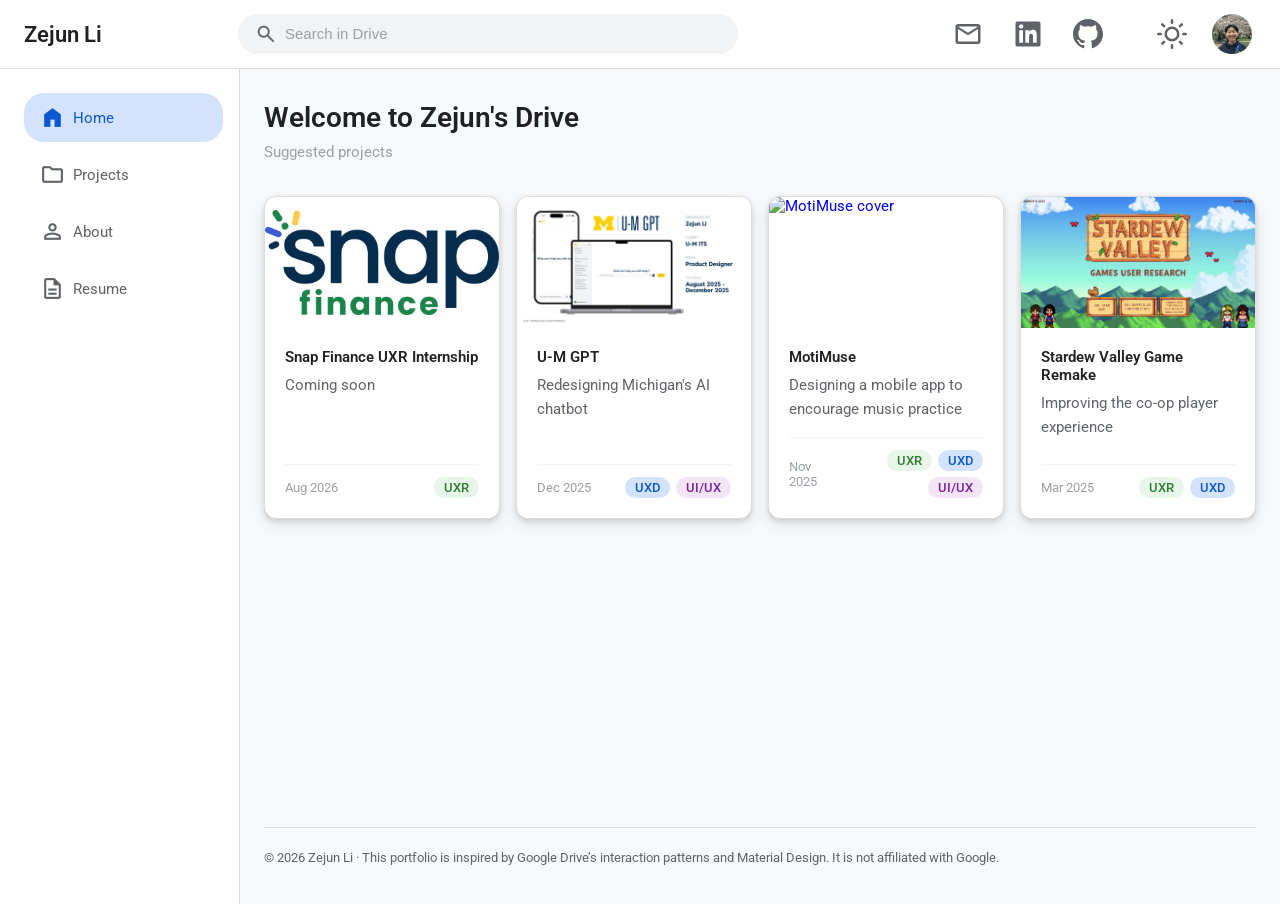
==== commit bdf85783: "Fit four project cards on laptop screens" ====
--- a/index.html
+++ b/index.html
@@ -6,7 +6,7 @@
     <title>Portfolio</title>
     <link href="https://fonts.googleapis.com/css2?family=Roboto:wght@400;500;600&display=swap" rel="stylesheet">
     <link rel="stylesheet" href="https://fonts.googleapis.com/css2?family=Material+Symbols+Outlined:opsz,wght,FILL,GRAD@20..48,100..700,0..1,-50..200" />
-    <link rel="stylesheet" href="css/styles.css?v=20260811-3">
+    <link rel="stylesheet" href="css/styles.css?v=20260811-5">
 
 </head>
 <body>
--- a/css/styles.css
+++ b/css/styles.css
@@ -690,9 +690,23 @@
 
         .projects-grid {
             display: grid;
-            grid-template-columns: repeat(auto-fill, minmax(min(280px, 100%), 300px));
+            width: 100%;
+            max-width: 1248px;
+            grid-template-columns: repeat(4, minmax(0, 1fr));
             gap: 16px;
             justify-content: start;
+        }
+
+        @media (max-width: 1000px) {
+            .projects-grid {
+                grid-template-columns: repeat(3, minmax(0, 1fr));
+            }
+        }
+
+        @media (max-width: 850px) {
+            .projects-grid {
+                grid-template-columns: repeat(2, minmax(0, 1fr));
+            }
         }
 
         #skillsGrid {
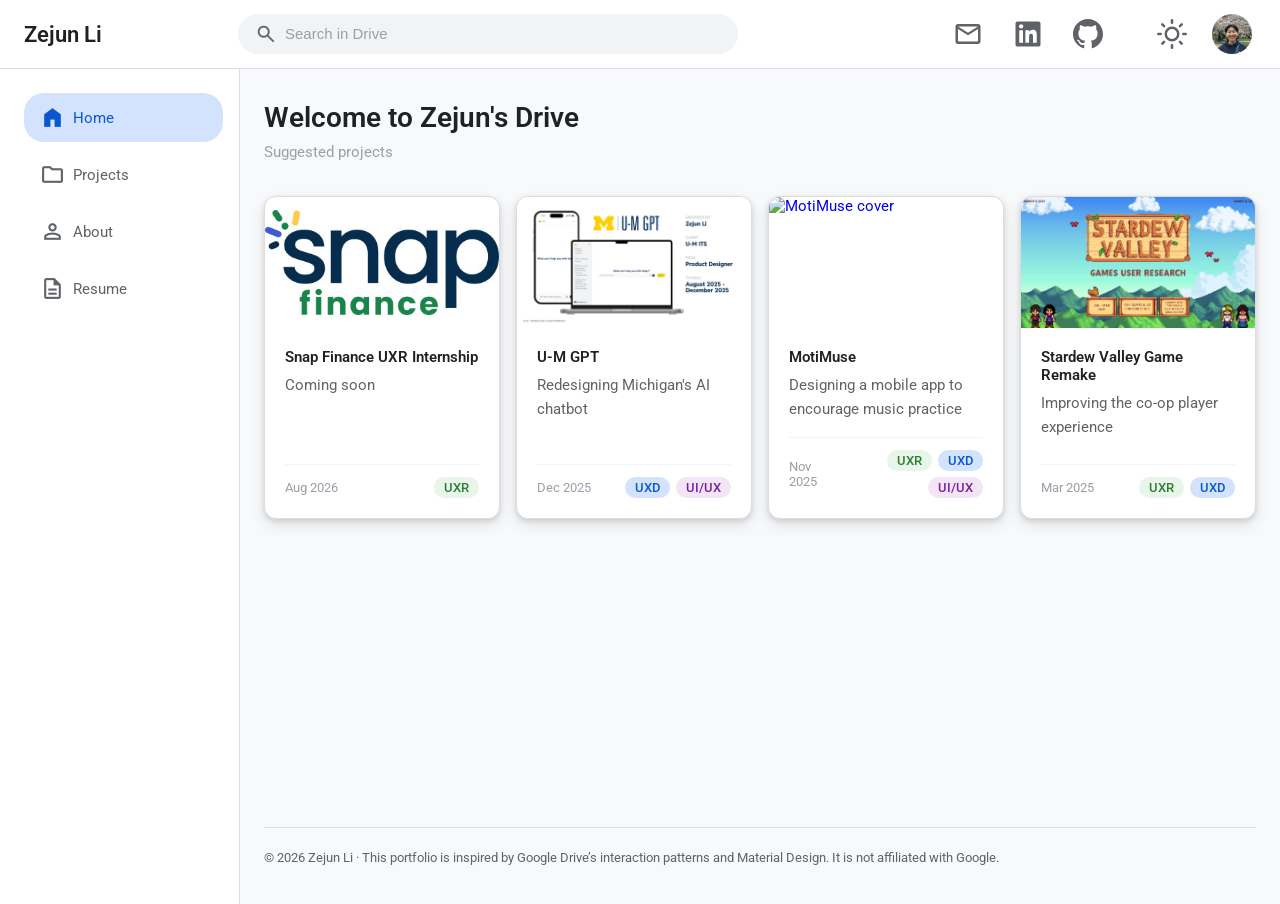
==== commit 3aadc599: "Smooth Home and Projects card hovers" ====
--- a/index.html
+++ b/index.html
@@ -6,7 +6,7 @@
     <title>Portfolio</title>
     <link href="https://fonts.googleapis.com/css2?family=Roboto:wght@400;500;600&display=swap" rel="stylesheet">
     <link rel="stylesheet" href="https://fonts.googleapis.com/css2?family=Material+Symbols+Outlined:opsz,wght,FILL,GRAD@20..48,100..700,0..1,-50..200" />
-    <link rel="stylesheet" href="css/styles.css?v=20260811-5">
+    <link rel="stylesheet" href="css/styles.css?v=20260812-2">
 
 </head>
 <body>
@@ -72,7 +72,7 @@
             </button>
 
             <button class="avatar" title="Profile" onclick="showPage('about')">
-                <img id="profilePhoto" src="assets/images/profile-photo.jpg" alt="Profile">
+                <img id="profilePhoto" src="assets/images/profile-photo.jpg" alt="Profile" decoding="async">
             </button>
         </div>
     </div>
@@ -129,7 +129,7 @@
                     <div id="page-about" class="page" style="display: none;">
                         <h1 id="aboutTitle">About me</h1>
                         <div class="about-intro">
-                            <img class="about-photo-placeholder" src="assets/images/profile-photo.jpg" alt="Zejun Li smiling beneath cherry blossoms">
+                            <img class="about-photo-placeholder" src="assets/images/profile-photo.jpg" alt="Zejun Li smiling beneath cherry blossoms" loading="lazy" decoding="async">
                             <div class="about-copy">
                                 <p id="aboutText" style="font-size: 16px; color: #5f6368; margin: 0 0 20px 0; line-height: 1.8; white-space: pre-line;">Hi, I'm Zejun (aka Ting Ting)! I'm a junior at the University of Michigan studying User Experience Design. I'm passionate about exploring the unique problems that arise from the convergence of different disciplines in UX and designing experiences that spark joy :)
 
@@ -200,6 +200,6 @@
             </div>
         </div>
     </div>
-    <script src="js/app.js?v=20260811-3" defer></script>
+    <script src="js/app.js?v=20260812-1" defer></script>
 </body>
 </html>
--- a/css/styles.css
+++ b/css/styles.css
@@ -2529,3 +2529,40 @@
         body.dark-mode .project-tag.tag-uxr { background-color: #1b5e20; color: #ffffff; }
         body.dark-mode .project-tag.tag-uiux { background-color: #6a1b9a; color: #ffffff; }
         body.dark-mode .project-tag.tag-article { background-color: #a63c00; color: #ffffff; }
+
+
+        /* Keep Home and Projects card hovers on the compositor.
+           Animating multi-layer shadows repaints the full card every frame. */
+        #featuredGrid .project-card,
+        #projectsGrid .project-card {
+            transform: translate3d(0, 0, 0);
+            backface-visibility: hidden;
+            transition: transform 0.15s ease, background-color 0.15s ease, border-color 0.15s ease;
+        }
+
+        #featuredGrid .project-card:hover,
+        #projectsGrid .project-card:hover {
+            transform: translate3d(0, -2px, 0);
+        }
+
+        body:not(.dark-mode) #featuredGrid .project-card:hover,
+        body:not(.dark-mode) #projectsGrid .project-card:hover {
+            box-shadow: 0 2px 5px rgba(60, 64, 67, 0.16), 0 6px 14px rgba(60, 64, 67, 0.12);
+        }
+
+        body.dark-mode #featuredGrid .project-card:hover,
+        body.dark-mode #projectsGrid .project-card:hover {
+            box-shadow: none;
+        }
+
+        @media (prefers-reduced-motion: reduce) {
+            #featuredGrid .project-card,
+            #projectsGrid .project-card {
+                transition: background-color 0.15s ease, border-color 0.15s ease;
+            }
+
+            #featuredGrid .project-card:hover,
+            #projectsGrid .project-card:hover {
+                transform: none;
+            }
+        }
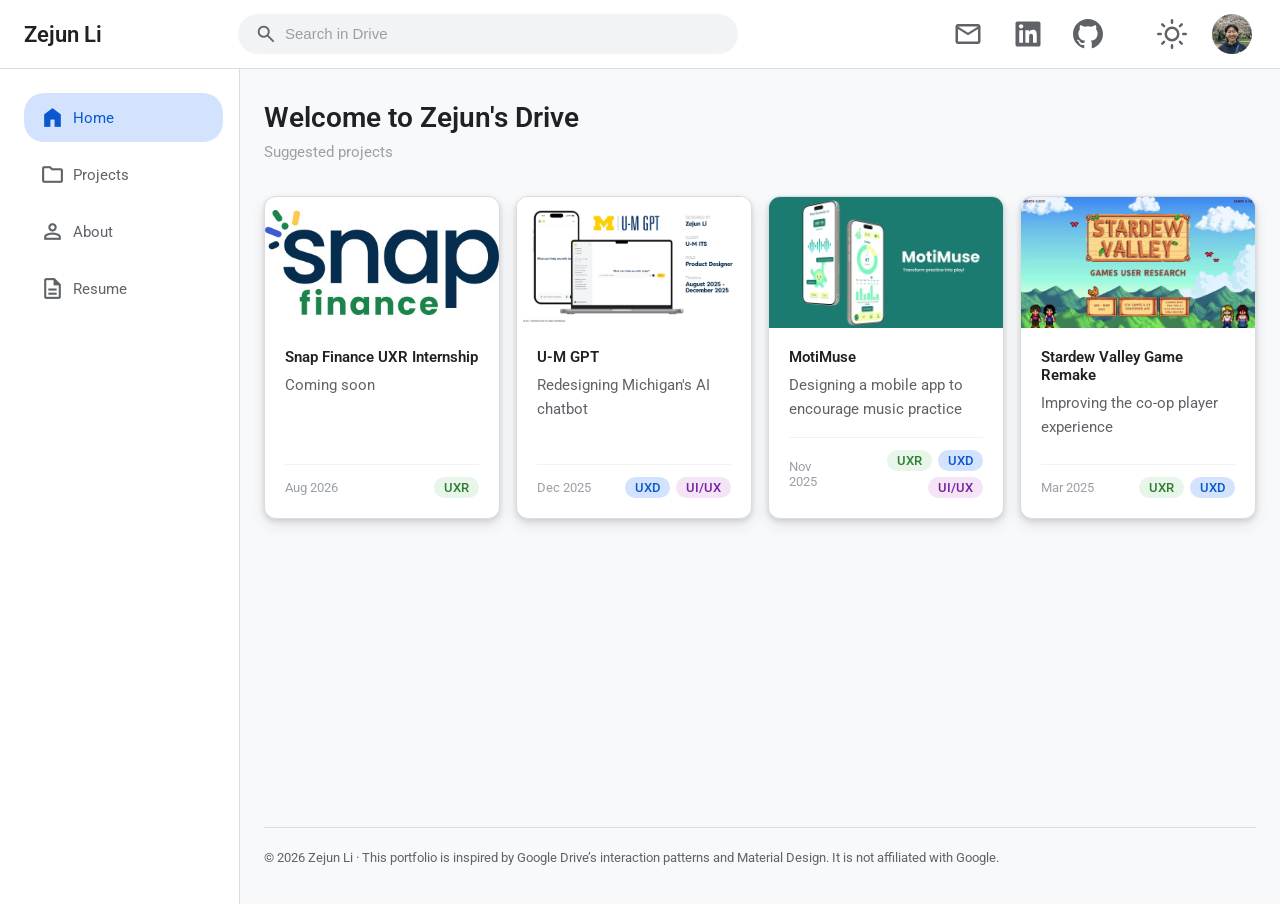
==== commit 1cbcefc4: "Improve portfolio loading and hover performance" ====
--- a/index.html
+++ b/index.html
@@ -4,9 +4,11 @@
     <meta charset="UTF-8">
     <meta name="viewport" content="width=device-width, initial-scale=1.0">
     <title>Portfolio</title>
+    <link rel="preconnect" href="https://fonts.googleapis.com">
+    <link rel="preconnect" href="https://fonts.gstatic.com" crossorigin>
     <link href="https://fonts.googleapis.com/css2?family=Roboto:wght@400;500;600&display=swap" rel="stylesheet">
     <link rel="stylesheet" href="https://fonts.googleapis.com/css2?family=Material+Symbols+Outlined:opsz,wght,FILL,GRAD@20..48,100..700,0..1,-50..200" />
-    <link rel="stylesheet" href="css/styles.css?v=20260812-2">
+    <link rel="stylesheet" href="css/styles.css?v=20260812-3">
 
 </head>
 <body>
--- a/css/styles.css
+++ b/css/styles.css
@@ -749,7 +749,7 @@
             border-radius: 12px;
             padding: 20px;
             cursor: pointer;
-            transition: all 0.2s;
+            transition: background-color .18s ease, border-color .18s ease, box-shadow .18s ease;
             display: flex;
             flex-direction: column;
             text-decoration: none;
@@ -767,7 +767,6 @@
             box-shadow: 0 4px 12px rgba(0, 0, 0, 0.1);
             border-color: #888888;
             background-color: #f5f5f5;
-            transition: all 0.3s ease;
         }
 
         body:not(.dark-mode) #featuredGrid .project-card,
@@ -789,7 +788,6 @@
             box-shadow: 0 4px 12px rgba(0, 0, 0, 0.4);
             border-color: #999999;
             background-color: #2a2a2a;
-            transition: all 0.3s ease;
         }
 
         .interactive-item {
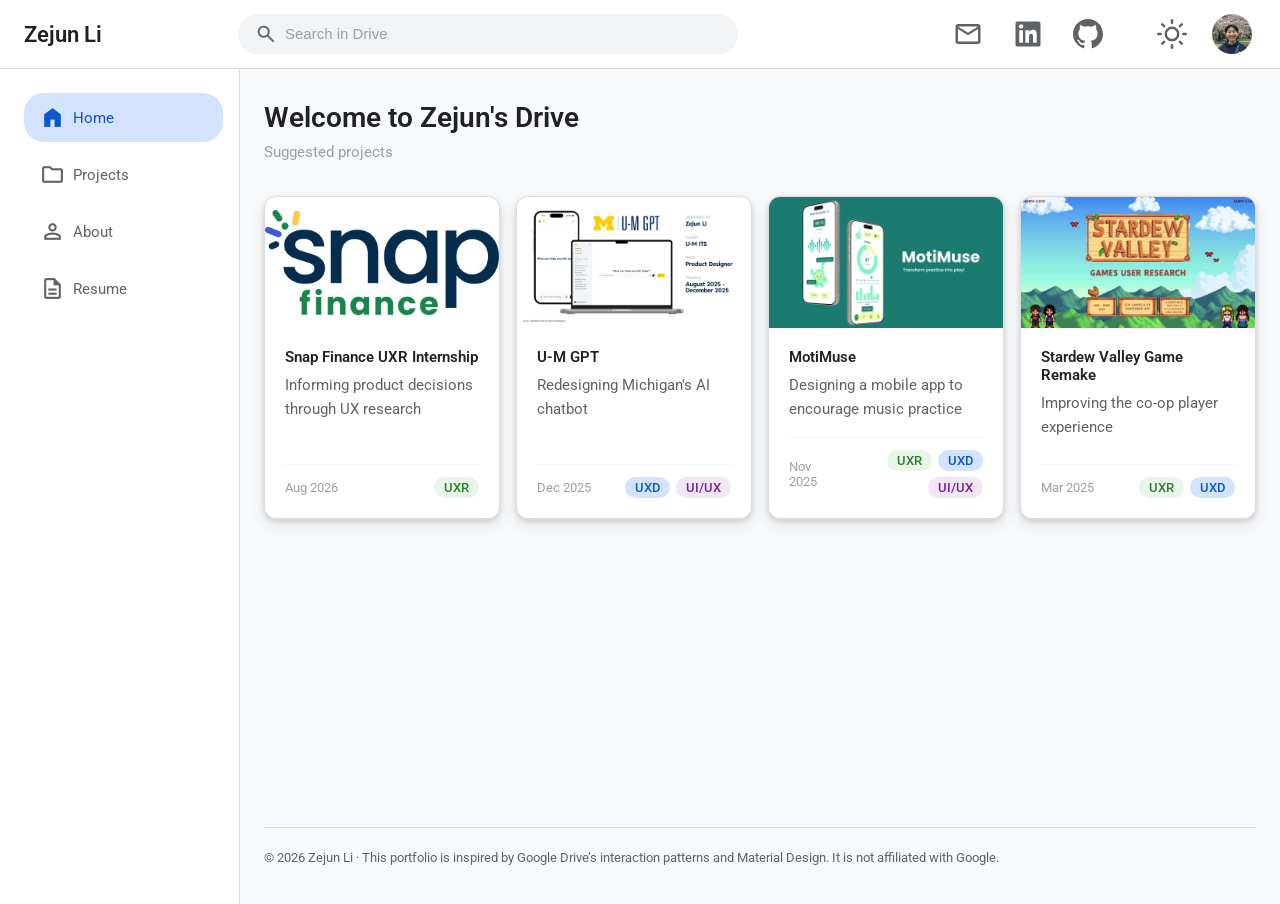
==== commit 3d3c4c8e: "Fix resume access and improve static portfolio reliability Correct the resume PDF path and add open/" ====
--- a/index.html
+++ b/index.html
@@ -1,207 +1,219 @@
-<!DOCTYPE html>
-<html lang="en">
-<head>
-    <meta charset="UTF-8">
-    <meta name="viewport" content="width=device-width, initial-scale=1.0">
-    <title>Portfolio</title>
-    <link rel="preconnect" href="https://fonts.googleapis.com">
-    <link rel="preconnect" href="https://fonts.gstatic.com" crossorigin>
-    <link href="https://fonts.googleapis.com/css2?family=Roboto:wght@400;500;600&display=swap" rel="stylesheet">
-    <link rel="stylesheet" href="https://fonts.googleapis.com/css2?family=Material+Symbols+Outlined:opsz,wght,FILL,GRAD@20..48,100..700,0..1,-50..200" />
-    <link rel="stylesheet" href="css/styles.css?v=20260812-3">
-
-</head>
-<body>
-    <!-- Top Navigation Bar -->
-    <div class="top-bar">
-        <div class="top-bar-branding" id="siteBranding">Zejun Li</div>
-        
-        <div class="top-bar-search search-bar">
-            <span class="material-symbols-outlined search-icon" aria-hidden="true">search</span>
-            <input type="text" id="searchInput" placeholder="Search in Drive">
-        </div>
-
-        <div class="top-bar-actions">
-            <div class="email-popover-wrapper">
-                <button id="emailButton" class="social-icon" title="Email" type="button" aria-haspopup="dialog" aria-expanded="false" aria-controls="emailPopover">
-                    <svg viewBox="0 0 24 24" fill="currentColor" xmlns="http://www.w3.org/2000/svg" aria-hidden="true">
-                        <path d="M20 4H4C2.9 4 2 4.9 2 6V18C2 19.1 2.9 20 4 20H20C21.1 20 22 19.1 22 18V6C22 4.9 21.1 4 20 4ZM20 6L12 11L4 6H20ZM20 18H4V8L12 13L20 8V18Z"/>
-                    </svg>
-                </button>
-                <div id="emailPopover" class="email-popover" role="dialog" aria-label="Email contact" hidden>
-                    <div class="email-popover-header">
-                        <div class="email-popover-icon" aria-hidden="true">
-                            <span class="material-symbols-outlined">mail</span>
-                        </div>
-                        <div>
-                            <p class="email-popover-title">Shoot me an email at:</p>
-                            <p id="emailPopoverAddress" class="email-popover-address">zejunli@umich.edu</p>
-                        </div>
-                    </div>
-                    <div class="email-popover-actions">
-                        <button id="copyEmailButton" class="email-popover-action" type="button">
-                            <span class="material-symbols-outlined" aria-hidden="true">content_copy</span>
-                            <span id="copyEmailText">Copy</span>
-                        </button>
-                        <a id="openEmailLink" class="email-popover-action" href="mailto:zejunli@umich.edu">
-                            <span class="material-symbols-outlined" aria-hidden="true">open_in_new</span>
-                            <span>Open email</span>
-                        </a>
-                    </div>
-                </div>
-            </div>
-
-            <a id="linkedinLink" href="https://www.linkedin.com/in/zejli/" target="_blank" class="social-icon" title="LinkedIn">
-                <svg viewBox="0 0 24 24" fill="currentColor" xmlns="http://www.w3.org/2000/svg">
-                    <path d="M20.5 2H3.5C2.67 2 2 2.67 2 3.5V20.5C2 21.33 2.67 22 3.5 22H20.5C21.33 22 22 21.33 22 20.5V3.5C22 2.67 21.33 2 20.5 2ZM8 19H5V9H8V19ZM6.5 7.5C5.5 7.5 4.7 6.7 4.7 5.8C4.7 4.9 5.5 4.1 6.5 4.1C7.5 4.1 8.3 4.9 8.3 5.8C8.3 6.7 7.5 7.5 6.5 7.5ZM19 19H16V13.5C16 12.5 15.5 11.7 14.5 11.7C13.7 11.7 13.2 12.2 13 12.7C12.9 12.9 12.9 13.2 12.9 13.5V19H9.9V9H12.9V10.2C13.3 9.5 14.3 8.5 16 8.5C18.5 8.5 19 10.2 19 12.5V19Z"/>
-                </svg>
-            </a>
-
-            <a id="githubLink" href="https://github.com/zejun-l" target="_blank" class="social-icon" title="GitHub">
-                <svg viewBox="0 0 24 24" fill="currentColor" xmlns="http://www.w3.org/2000/svg">
-                    <path d="M12 0c-6.626 0-12 5.373-12 12 0 5.302 3.438 9.8 8.207 11.387.599.111.793-.261.793-.577v-2.234c-3.338.726-4.033-1.416-4.033-1.416-.546-1.387-1.333-1.756-1.333-1.756-1.089-.745.083-.729.083-.729 1.205.084 1.839 1.237 1.839 1.237 1.07 1.834 2.807 1.304 3.492.997.107-.775.418-1.305.762-1.604-2.665-.305-5.467-1.334-5.467-5.931 0-1.311.469-2.381 1.236-3.221-.124-.303-.535-1.524.117-3.176 0 0 1.008-.322 3.301 1.23.957-.266 1.983-.399 3.003-.404 1.02.005 2.047.138 3.006.404 2.291-1.552 3.297-1.23 3.297-1.23.653 1.653.242 2.874.118 3.176.77.84 1.235 1.911 1.235 3.221 0 4.609-2.807 5.624-5.479 5.921.43.372.823 1.102.823 2.222v 3.293c0 .319.192.694.801.576 4.765-1.589 8.199-6.086 8.199-11.386 0-6.627-5.373-12-12-12z"/>
-                </svg>
-            </a>
-
-            <button id="themeToggle" class="theme-toggle" title="Toggle dark mode">
-                <svg class="sun-icon" viewBox="0 0 24 24" fill="currentColor" xmlns="http://www.w3.org/2000/svg">
-                    <circle cx="12" cy="12" r="5"/>
-                    <path d="M12 1V3M12 21V23M4.22 4.22L5.64 5.64M18.36 18.36L19.78 19.78M1 12H3M21 12H23M4.22 19.78L5.64 18.36M18.36 5.64L19.78 4.22"/>
-                </svg>
-                <svg class="moon-icon" viewBox="0 0 24 24" fill="currentColor" xmlns="http://www.w3.org/2000/svg" style="display: none;">
-                    <path d="M21 12.79A9 9 0 1 1 11.21 3 7 7 0 0 0 21 12.79Z"/>
-                </svg>
-            </button>
-
-            <button class="avatar" title="Profile" onclick="showPage('about')">
-                <img id="profilePhoto" src="assets/images/profile-photo.jpg" alt="Profile" decoding="async">
-            </button>
-        </div>
-    </div>
-
-    <div class="container">
-        <div class="sidebar" id="sidebar">
-            <div class="sidebar-content">
-                <nav class="nav" id="nav">
-                    <a class="nav-item active" data-id="home" href="./">
-                        <div class="nav-icon"><span class="material-symbols-outlined">home</span></div>
-                        <span>Home</span>
-                    </a>
-                    <a class="nav-item" data-id="projects" href="projects/">
-                        <div class="nav-icon"><span class="material-symbols-outlined">folder</span></div>
-                        <span>Projects</span>
-                    </a>
-                    <a class="nav-item" data-id="about" href="about/">
-                        <div class="nav-icon"><span class="material-symbols-outlined">person</span></div>
-                        <span>About</span>
-                    </a>
-                    <a class="nav-item" data-id="resume" href="resume/">
-                        <div class="nav-icon"><span class="material-symbols-outlined">description</span></div>
-                        <span>Resume</span>
-                    </a>
-                </nav>
-            </div>
-        </div>
-
-        <div class="main-content">
-            <div class="content-area">
-                <div class="content-wrapper">
-                    <!-- Home Page -->
-                    <div id="page-home" class="page" style="display: block;">
-                        <h1 id="homeTitle">Welcome to Zejun's Drive</h1>
-                        <p id="homeSubtitle" style="font-size: 13px; color: #9aa0a6; margin: 0 0 32px 0;">Suggested projects</p>
-                        <div class="projects-grid" id="featuredGrid">
-                            <!-- Featured projects will be inserted here -->
-                        </div>
-                    </div>
-
-                    <!-- Projects Page -->
-                    <div id="page-projects" class="page" style="display: none;">
-                        <h1 id="projectsPageTitle">Projects</h1>
-                        <p style="font-size: 13px; color: #9aa0a6; margin: 0 0 32px 0;" id="projectCount">4 projects found</p>
-                        <div class="projects-grid" id="projectsGrid">
-                            <!-- Projects will be inserted here -->
-                        </div>
-                        <div class="empty-state" id="emptyState" style="display: none;">
-                            No projects found matching "<span id="searchTerm"></span>"
-                        </div>
-                    </div>
-
-                    <!-- About Page -->
-                    <div id="page-about" class="page" style="display: none;">
-                        <h1 id="aboutTitle">About me</h1>
-                        <div class="about-intro">
-                            <img class="about-photo-placeholder" src="assets/images/profile-photo.jpg" alt="Zejun Li smiling beneath cherry blossoms" loading="lazy" decoding="async">
-                            <div class="about-copy">
-                                <p id="aboutText" style="font-size: 16px; color: #5f6368; margin: 0 0 20px 0; line-height: 1.8; white-space: pre-line;">Hi, I'm Zejun (aka Ting Ting)! I'm a junior at the University of Michigan studying User Experience Design. I'm passionate about exploring the unique problems that arise from the convergence of different disciplines in UX and designing experiences that spark joy :)
-
-Outside of school and design, I play a lot of ultimate frisbee! I also enjoy fishing (trying to get into fly fishing this summer), birdwatching, reading looong fantasy and sci-fi books (check out The Priory of the Orange Tree), and watching food reviews on YouTube.</p>
-                            </div>
-                        </div>
-                        <h3 id="skillsTitle" style="font-size: 18px; font-weight: 600; color: #202124; margin: 32px 0 16px 0;">Skills</h3>
-                        <div class="projects-grid" id="skillsGrid" style="margin-top: 16px;">
-                            <!-- Skills will be inserted here -->
-                        </div>
-                    </div>
-
-                    <!-- Project Detail Page -->
-                    <div id="page-project-detail" class="page" style="display: none;">
-                        <div style="display: flex; align-items: center; gap: 12px; margin-bottom: 32px;">
-                            <button id="backBtn" class="project-back-btn" aria-label="Back to projects"><span class="material-symbols-outlined">arrow_back</span></button>
-                            <h1 id="projectDetailTitle" style="margin: 0; flex: 1;"></h1>
-                        </div>
-                        <div>
-                            <!-- Photo Placeholder -->
-                            <div id="projectPhoto" style="width: 100%; height: 300px; background-color: var(--drive-blue-container); border-radius: 12px; margin-bottom: 32px; display: flex; align-items: center; justify-content: center; color: #9aa0a6; font-size: 14px;">
-                                Project photo
-                            </div>
-
-                            <!-- Project Meta Information -->
-                            <div style="display: grid; grid-template-columns: repeat(auto-fit, minmax(200px, 1fr)); gap: 16px; margin-bottom: 32px;">
-                                <div style="padding: 16px; background-color: #ffffff; border: 1px solid #dadce0; border-radius: 8px;">
-                                    <p id="projectMetaLabel1" style="font-size: 12px; color: #9aa0a6; margin: 0 0 8px 0; text-transform: uppercase; font-weight: 500;">Role</p>
-                                    <p id="projectRole" style="font-size: 16px; color: #202124; margin: 0; font-weight: 500;"></p>
-                                </div>
-                                <div style="padding: 16px; background-color: #ffffff; border: 1px solid #dadce0; border-radius: 8px;">
-                                    <p id="projectMetaLabel2" style="font-size: 12px; color: #9aa0a6; margin: 0 0 8px 0; text-transform: uppercase; font-weight: 500;">Team Size</p>
-                                    <p id="projectTeamSize" style="font-size: 16px; color: #202124; margin: 0; font-weight: 500;"></p>
-                                </div>
-                                <div style="padding: 16px; background-color: #ffffff; border: 1px solid #dadce0; border-radius: 8px;">
-                                    <p id="projectMetaLabel3" style="font-size: 12px; color: #9aa0a6; margin: 0 0 8px 0; text-transform: uppercase; font-weight: 500;">Timeline</p>
-                                    <p id="projectTimeline" style="font-size: 16px; color: #202124; margin: 0; font-weight: 500;"></p>
-                                </div>
-                            </div>
-
-                            <!-- About Section -->
-                            <h3 style="font-size: 18px; font-weight: 600; color: #202124; margin: 32px 0 16px 0;">About</h3>
-                            <p id="projectDetailDescription" style="font-size: 16px; color: #5f6368; line-height: 1.8; margin: 0;"></p>
-                        </div>
-                    </div>
-
-                    <!-- Resume Page -->
-                    <div id="page-resume" class="page" style="display: none;">
-                        <h1 id="resumeTitle">Resume</h1>
-                        <div style="margin-top: 32px;">
-                            <div style="border: 1px solid #dadce0; border-radius: 8px; overflow: hidden; background-color: #f8f9fa;">
-                                <iframe 
-                                    id="resumeFrame"
-                                    src="assets/documents/zejun-li-resume.pdf" 
-                                    style="width: 100%; height: 800px; border: none;"
-                                    title="Zejun Resume PDF">
-                                </iframe>
-                            </div>
-                        </div>
-                    </div>
-
-
-                    <footer class="site-footer" aria-label="Portfolio disclaimer">
-                        <p>&copy; <span id="siteFooterYear">2026</span> <span id="siteFooterName">Zejun Li</span> · <span id="siteFooterNote">This portfolio is inspired by Google Drive’s interaction patterns and Material Design. It is not affiliated with Google.</span></p>
-                    </footer>
-
-                </div>
-            </div>
-        </div>
-    </div>
-    <script src="js/app.js?v=20260812-1" defer></script>
-</body>
-</html>
+<!DOCTYPE html>
+<html lang="en">
+<head>
+    <meta charset="UTF-8">
+    <meta name="viewport" content="width=device-width, initial-scale=1.0">
+    <title>Portfolio</title>
+    <link rel="preconnect" href="https://fonts.googleapis.com">
+    <link rel="preconnect" href="https://fonts.gstatic.com" crossorigin>
+    <link href="https://fonts.googleapis.com/css2?family=Roboto:wght@400;500;600&display=swap" rel="stylesheet">
+    <link rel="stylesheet" href="https://fonts.googleapis.com/css2?family=Material+Symbols+Outlined:opsz,wght,FILL,GRAD@20..48,100..700,0..1,-50..200" />
+    <link rel="stylesheet" href="css/styles.css?v=20261116-1">
+
+</head>
+<body>
+    <!-- Top Navigation Bar -->
+    <div class="top-bar">
+        <div class="top-bar-branding" id="siteBranding">Zejun Li</div>
+        
+        <div class="top-bar-search search-bar">
+            <span class="material-symbols-outlined search-icon" aria-hidden="true">search</span>
+            <input type="text" id="searchInput" placeholder="Search in Drive">
+        </div>
+
+        <div class="top-bar-actions">
+            <div class="email-popover-wrapper">
+                <button id="emailButton" class="social-icon" title="Email" type="button" aria-haspopup="dialog" aria-expanded="false" aria-controls="emailPopover">
+                    <svg viewBox="0 0 24 24" fill="currentColor" xmlns="http://www.w3.org/2000/svg" aria-hidden="true">
+                        <path d="M20 4H4C2.9 4 2 4.9 2 6V18C2 19.1 2.9 20 4 20H20C21.1 20 22 19.1 22 18V6C22 4.9 21.1 4 20 4ZM20 6L12 11L4 6H20ZM20 18H4V8L12 13L20 8V18Z"/>
+                    </svg>
+                </button>
+                <div id="emailPopover" class="email-popover" role="dialog" aria-label="Email contact" hidden>
+                    <div class="email-popover-header">
+                        <div class="email-popover-icon" aria-hidden="true">
+                            <span class="material-symbols-outlined">mail</span>
+                        </div>
+                        <div>
+                            <p class="email-popover-title">Shoot me an email at:</p>
+                            <p id="emailPopoverAddress" class="email-popover-address">zejunli@umich.edu</p>
+                        </div>
+                    </div>
+                    <div class="email-popover-actions">
+                        <button id="copyEmailButton" class="email-popover-action" type="button">
+                            <span class="material-symbols-outlined" aria-hidden="true">content_copy</span>
+                            <span id="copyEmailText">Copy</span>
+                        </button>
+                        <a id="openEmailLink" class="email-popover-action" href="mailto:zejunli@umich.edu">
+                            <span class="material-symbols-outlined" aria-hidden="true">open_in_new</span>
+                            <span>Open email</span>
+                        </a>
+                    </div>
+                </div>
+            </div>
+
+            <a id="linkedinLink" href="https://www.linkedin.com/in/zejli/" target="_blank" rel="noopener" class="social-icon" title="LinkedIn">
+                <svg viewBox="0 0 24 24" fill="currentColor" xmlns="http://www.w3.org/2000/svg">
+                    <path d="M20.5 2H3.5C2.67 2 2 2.67 2 3.5V20.5C2 21.33 2.67 22 3.5 22H20.5C21.33 22 22 21.33 22 20.5V3.5C22 2.67 21.33 2 20.5 2ZM8 19H5V9H8V19ZM6.5 7.5C5.5 7.5 4.7 6.7 4.7 5.8C4.7 4.9 5.5 4.1 6.5 4.1C7.5 4.1 8.3 4.9 8.3 5.8C8.3 6.7 7.5 7.5 6.5 7.5ZM19 19H16V13.5C16 12.5 15.5 11.7 14.5 11.7C13.7 11.7 13.2 12.2 13 12.7C12.9 12.9 12.9 13.2 12.9 13.5V19H9.9V9H12.9V10.2C13.3 9.5 14.3 8.5 16 8.5C18.5 8.5 19 10.2 19 12.5V19Z"/>
+                </svg>
+            </a>
+
+            <a id="githubLink" href="https://github.com/zejun-l" target="_blank" rel="noopener" class="social-icon" title="GitHub">
+                <svg viewBox="0 0 24 24" fill="currentColor" xmlns="http://www.w3.org/2000/svg">
+                    <path d="M12 0c-6.626 0-12 5.373-12 12 0 5.302 3.438 9.8 8.207 11.387.599.111.793-.261.793-.577v-2.234c-3.338.726-4.033-1.416-4.033-1.416-.546-1.387-1.333-1.756-1.333-1.756-1.089-.745.083-.729.083-.729 1.205.084 1.839 1.237 1.839 1.237 1.07 1.834 2.807 1.304 3.492.997.107-.775.418-1.305.762-1.604-2.665-.305-5.467-1.334-5.467-5.931 0-1.311.469-2.381 1.236-3.221-.124-.303-.535-1.524.117-3.176 0 0 1.008-.322 3.301 1.23.957-.266 1.983-.399 3.003-.404 1.02.005 2.047.138 3.006.404 2.291-1.552 3.297-1.23 3.297-1.23.653 1.653.242 2.874.118 3.176.77.84 1.235 1.911 1.235 3.221 0 4.609-2.807 5.624-5.479 5.921.43.372.823 1.102.823 2.222v 3.293c0 .319.192.694.801.576 4.765-1.589 8.199-6.086 8.199-11.386 0-6.627-5.373-12-12-12z"/>
+                </svg>
+            </a>
+
+            <button id="themeToggle" class="theme-toggle" title="Toggle dark mode">
+                <svg class="sun-icon" viewBox="0 0 24 24" fill="currentColor" xmlns="http://www.w3.org/2000/svg">
+                    <circle cx="12" cy="12" r="5"/>
+                    <path d="M12 1V3M12 21V23M4.22 4.22L5.64 5.64M18.36 18.36L19.78 19.78M1 12H3M21 12H23M4.22 19.78L5.64 18.36M18.36 5.64L19.78 4.22"/>
+                </svg>
+                <svg class="moon-icon" viewBox="0 0 24 24" fill="currentColor" xmlns="http://www.w3.org/2000/svg" style="display: none;">
+                    <path d="M21 12.79A9 9 0 1 1 11.21 3 7 7 0 0 0 21 12.79Z"/>
+                </svg>
+            </button>
+
+            <button class="avatar" title="Profile" onclick="showPage('about')">
+                <img id="profilePhoto" src="assets/images/profile-photo.jpg" alt="Profile" decoding="async">
+            </button>
+        </div>
+    </div>
+
+    <div class="container">
+        <div class="sidebar" id="sidebar">
+            <div class="sidebar-content">
+                <nav class="nav" id="nav">
+                    <a class="nav-item active" data-id="home" href="./">
+                        <div class="nav-icon"><span class="material-symbols-outlined">home</span></div>
+                        <span>Home</span>
+                    </a>
+                    <a class="nav-item" data-id="projects" href="projects/">
+                        <div class="nav-icon"><span class="material-symbols-outlined">folder</span></div>
+                        <span>Projects</span>
+                    </a>
+                    <a class="nav-item" data-id="about" href="about/">
+                        <div class="nav-icon"><span class="material-symbols-outlined">person</span></div>
+                        <span>About</span>
+                    </a>
+                    <a class="nav-item" data-id="resume" href="resume/">
+                        <div class="nav-icon"><span class="material-symbols-outlined">description</span></div>
+                        <span>Resume</span>
+                    </a>
+                </nav>
+            </div>
+        </div>
+
+        <div class="main-content">
+            <div class="content-area">
+                <div class="content-wrapper">
+                    <!-- Home Page -->
+                    <div id="page-home" class="page" style="display: block;">
+                        <h1 id="homeTitle">Welcome to Zejun's Drive</h1>
+                        <p id="homeSubtitle" style="font-size: 13px; color: #9aa0a6; margin: 0 0 32px 0;">Suggested projects</p>
+                        <div class="projects-grid" id="featuredGrid">
+                            <!-- Featured projects will be inserted here -->
+                        </div>
+                    </div>
+
+                    <!-- Projects Page -->
+                    <div id="page-projects" class="page" style="display: none;">
+                        <h1 id="projectsPageTitle">Projects</h1>
+                        <p style="font-size: 13px; color: #9aa0a6; margin: 0 0 32px 0;" id="projectCount">4 projects found</p>
+                        <div class="projects-grid" id="projectsGrid">
+                            <!-- Projects will be inserted here -->
+                        </div>
+                        <div class="empty-state" id="emptyState" style="display: none;">
+                            No projects found matching "<span id="searchTerm"></span>"
+                        </div>
+                    </div>
+
+                    <!-- About Page -->
+                    <div id="page-about" class="page" style="display: none;">
+                        <h1 id="aboutTitle">About me</h1>
+                        <div class="about-intro">
+                            <img class="about-photo-placeholder" src="assets/images/profile-photo.jpg" alt="Zejun Li smiling beneath cherry blossoms" loading="lazy" decoding="async">
+                            <div class="about-copy">
+                                <p id="aboutText" style="font-size: 16px; color: #5f6368; margin: 0 0 20px 0; line-height: 1.8; white-space: pre-line;">Hi, I'm Zejun (aka Ting Ting)! I'm a junior at the University of Michigan studying User Experience Design. I'm passionate about exploring the unique problems that arise from the convergence of different disciplines in UX and designing experiences that spark joy :)
+
+Outside of school and design, I play a lot of ultimate frisbee! I also enjoy fishing (trying to get into fly fishing this summer), birdwatching, reading looong fantasy and sci-fi books (check out The Priory of the Orange Tree), and watching food reviews on YouTube.</p>
+                            </div>
+                        </div>
+                        <h3 id="skillsTitle" style="font-size: 18px; font-weight: 600; color: #202124; margin: 32px 0 16px 0;">Skills</h3>
+                        <div class="projects-grid" id="skillsGrid" style="margin-top: 16px;">
+                            <!-- Skills will be inserted here -->
+                        </div>
+                    </div>
+
+                    <!-- Project Detail Page -->
+                    <div id="page-project-detail" class="page" style="display: none;">
+                        <div style="display: flex; align-items: center; gap: 12px; margin-bottom: 32px;">
+                            <button id="backBtn" class="project-back-btn" aria-label="Back to projects"><span class="material-symbols-outlined">arrow_back</span></button>
+                            <h1 id="projectDetailTitle" style="margin: 0; flex: 1;"></h1>
+                        </div>
+                        <div>
+                            <!-- Photo Placeholder -->
+                            <div id="projectPhoto" style="width: 100%; height: 300px; background-color: var(--drive-blue-container); border-radius: 12px; margin-bottom: 32px; display: flex; align-items: center; justify-content: center; color: #9aa0a6; font-size: 14px;">
+                                Project photo
+                            </div>
+
+                            <!-- Project Meta Information -->
+                            <div style="display: grid; grid-template-columns: repeat(auto-fit, minmax(200px, 1fr)); gap: 16px; margin-bottom: 32px;">
+                                <div style="padding: 16px; background-color: #ffffff; border: 1px solid #dadce0; border-radius: 8px;">
+                                    <p id="projectMetaLabel1" style="font-size: 12px; color: #9aa0a6; margin: 0 0 8px 0; text-transform: uppercase; font-weight: 500;">Role</p>
+                                    <p id="projectRole" style="font-size: 16px; color: #202124; margin: 0; font-weight: 500;"></p>
+                                </div>
+                                <div style="padding: 16px; background-color: #ffffff; border: 1px solid #dadce0; border-radius: 8px;">
+                                    <p id="projectMetaLabel2" style="font-size: 12px; color: #9aa0a6; margin: 0 0 8px 0; text-transform: uppercase; font-weight: 500;">Team Size</p>
+                                    <p id="projectTeamSize" style="font-size: 16px; color: #202124; margin: 0; font-weight: 500;"></p>
+                                </div>
+                                <div style="padding: 16px; background-color: #ffffff; border: 1px solid #dadce0; border-radius: 8px;">
+                                    <p id="projectMetaLabel3" style="font-size: 12px; color: #9aa0a6; margin: 0 0 8px 0; text-transform: uppercase; font-weight: 500;">Timeline</p>
+                                    <p id="projectTimeline" style="font-size: 16px; color: #202124; margin: 0; font-weight: 500;"></p>
+                                </div>
+                            </div>
+
+                            <!-- About Section -->
+                            <h3 style="font-size: 18px; font-weight: 600; color: #202124; margin: 32px 0 16px 0;">About</h3>
+                            <p id="projectDetailDescription" style="font-size: 16px; color: #5f6368; line-height: 1.8; margin: 0;"></p>
+                        </div>
+                    </div>
+
+                    <!-- Resume Page -->
+                    <div id="page-resume" class="page" style="display: none;">
+                        <h1 id="resumeTitle">Resume</h1>
+                        <div class="resume-actions" aria-label="Resume actions">
+                            <a id="resumeOpenLink" class="resume-action" href="assets/zejun-li-resume.pdf" target="_blank" rel="noopener">
+                                <span class="material-symbols-outlined" aria-hidden="true">open_in_new</span>
+                                Open resume
+                            </a>
+                            <a id="resumeDownloadLink" class="resume-action" href="assets/zejun-li-resume.pdf" download="Zejun-Li-Resume.pdf">
+                                <span class="material-symbols-outlined" aria-hidden="true">download</span>
+                                Download PDF
+                            </a>
+                        </div>
+                        <div style="margin-top: 32px;">
+                            <div style="border: 1px solid #dadce0; border-radius: 8px; overflow: hidden; background-color: #f8f9fa;">
+                                <iframe 
+                                    id="resumeFrame"
+                                    src="assets/zejun-li-resume.pdf"
+                                    style="width: 100%; height: 800px; border: none;"
+                                    title="Zejun Resume PDF">
+                                </iframe>
+                            </div>
+                        </div>
+                    </div>
+
+
+                    <footer class="site-footer" aria-label="Portfolio disclaimer">
+                        <p>&copy; <span id="siteFooterYear">2026</span> <span id="siteFooterName">Zejun Li</span> · <span id="siteFooterNote">This portfolio is inspired by Google Drive’s interaction patterns and Material Design. It is not affiliated with Google.</span></p>
+                    </footer>
+
+                </div>
+            </div>
+        </div>
+    </div>
+    <script src="js/data.js?v=20261116-1" defer></script>
+    <script src="js/shared.js?v=20261116-1" defer></script>
+    <script src="js/app.js?v=20261116-2" defer></script>
+</body>
+</html>
--- a/css/styles.css
+++ b/css/styles.css
@@ -1,2566 +1,2554 @@
-* {
-            margin: 0;
-            padding: 0;
-            box-sizing: border-box;
-        }
-
-        body {
-            font-family: 'Roboto', sans-serif;
-            background-color: #ffffff;
-            margin: 0;
-            padding: 0;
-        }
-
-        .top-bar {
-            position: sticky;
-            top: 0;
-            z-index: 100;
-            background-color: #ffffff;
-            border-bottom: 1px solid #dadce0;
-            padding: 12px 24px;
-            display: flex;
-            align-items: center;
-            gap: 16px;
-            height: 64px;
-        }
-
-        .top-bar-branding {
-            font-size: 22px;
-            font-weight: 600;
-            color: #202124;
-            white-space: nowrap;
-            min-width: fit-content;
-            margin-left: 0;
-        }
-
-        .top-bar-search {
-            flex: 1;
-            max-width: 500px;
-            margin-left: 120px;
-            position: relative;
-        }
-
-        /* Final dark-mode contrast safeguards shared by the portfolio shell. */
-        body.dark-mode .nav-item.active {
-            background-color: #174ea6;
-            color: #ffffff;
-        }
-
-        body.dark-mode .nav-item.active .nav-icon,
-        body.dark-mode .nav-item.active .nav-icon .material-symbols-outlined {
-            color: #ffffff;
-        }
-
-        body.dark-mode .project-tag {
-            background-color: #303134;
-            color: #e8eaed;
-        }
-
-        body.dark-mode .project-tag.tag-uxd,
-        body.dark-mode .project-tag.tag-uiux {
-            background-color: #174ea6;
-            color: #ffffff;
-        }
-
-        body.dark-mode .project-tag.tag-uxr {
-            background-color: #1b5e20;
-            color: #ffffff;
-        }
-
-        body.dark-mode .project-tag.tag-article {
-            background-color: #a63c00;
-            color: #ffffff;
-        }
-
-        .search-suggestions {
-            position: absolute;
-            top: calc(100% + 8px);
-            left: 0;
-            right: 0;
-            z-index: 1200;
-            padding: 8px;
-            background: #ffffff;
-            border: 1px solid #dadce0;
-            border-radius: 12px;
-            box-shadow: 0 8px 24px rgba(60, 64, 67, 0.18);
-        }
-
-        .search-suggestion {
-            width: 100%;
-            display: flex;
-            align-items: center;
-            gap: 12px;
-            padding: 10px 12px;
-            border: none;
-            border-radius: 8px;
-            background: transparent;
-            color: #202124;
-            font: inherit;
-            text-align: left;
-            text-decoration: none;
-            cursor: pointer;
-        }
-
-        .search-suggestion:hover,
-        .search-suggestion:focus-visible {
-            background: var(--drive-blue-container);
-            outline: none;
-        }
-
-        .search-suggestion .material-symbols-outlined { color: #5f6368; font-size: 21px; }
-        .search-suggestion-copy { min-width: 0; display: flex; flex-direction: column; gap: 2px; }
-        .search-suggestion-title { font-size: 14px; font-weight: 500; overflow: hidden; text-overflow: ellipsis; white-space: nowrap; }
-        .search-suggestion-meta { color: #80868b; font-size: 12px; overflow: hidden; text-overflow: ellipsis; white-space: nowrap; }
-        .search-suggestion-empty { padding: 12px; color: #80868b; font-size: 13px; }
-
-        body.dark-mode .search-suggestions { background: #252525; border-color: #444; box-shadow: 0 8px 24px rgba(0,0,0,.45); }
-        body.dark-mode .search-suggestion { color: #e8eaed; }
-        body.dark-mode .search-suggestion:hover,
-        body.dark-mode .search-suggestion:focus-visible { background: #383838; }
-        body.dark-mode .search-suggestion .material-symbols-outlined,
-        body.dark-mode .search-suggestion-meta,
-        body.dark-mode .search-suggestion-empty { color: #b0b0b0; }
-
-        .top-bar-actions {
-            display: flex;
-            align-items: center;
-            gap: 24px;
-            margin-left: auto;
-        }
-
-        .container {
-            display: flex;
-            min-height: calc(100vh - 65px);
-        }
-
-        .sidebar {
-            width: 240px;
-            background-color: #f8f9fa;
-            border-right: 1px solid #dadce0;
-            padding: 24px 0;
-            overflow: hidden;
-            transition: all 0.3s ease;
-            flex-shrink: 0;
-            height: calc(100vh - 65px);
-        }
-
-        .sidebar-content {
-            padding-left: 24px;
-            padding-right: 16px;
-        }
-
-        .sidebar h2 {
-            font-size: 18px;
-            font-weight: 600;
-            color: #202124;
-            margin: 0 0 32px 0;
-        }
-
-        .nav {
-            display: flex;
-            flex-direction: column;
-            gap: 8px;
-        }
-
-        .nav-item {
-            padding: 12px 16px;
-            border-radius: 8px;
-            cursor: pointer;
-            display: flex;
-            align-items: center;
-            gap: 12px;
-            font-size: 14px;
-            color: #5f6368;
-            background-color: transparent;
-            transition: background-color 0.2s;
-            text-decoration: none;
-        }
-
-        .nav-item.active {
-            color: var(--drive-blue);
-            background-color: var(--drive-blue-container);
-        }
-
-        .nav-item.active .nav-icon .material-symbols-outlined {
-            font-variation-settings: 'FILL' 1, 'wght' 400, 'GRAD' 0, 'opsz' 24;
-            color: var(--drive-blue);
-        }
-
-        .nav-item:hover:not(.active) {
-            background-color: var(--drive-blue-container);
-            color: var(--drive-blue);
-        }
-
-        .nav-item:hover:not(.active) .nav-icon {
-            color: var(--drive-blue);
-        }
-
-        .nav-icon {
-            display: flex;
-            align-items: center;
-            justify-content: center;
-            width: 24px;
-            height: 24px;
-            flex-shrink: 0;
-        }
-
-        .nav-icon .material-symbols-outlined {
-            font-size: 24px;
-            width: 24px;
-            height: 24px;
-            display: flex;
-            align-items: center;
-            justify-content: center;
-        }
-
-        .main-content {
-            display: flex;
-            flex-direction: column;
-            flex: 1;
-            overflow: hidden;
-            height: calc(100vh - 65px);
-        }
-
-        .header {
-            background-color: #ffffff;
-            border-bottom: 1px solid #dadce0;
-            padding: 16px 24px;
-            display: flex;
-            align-items: center;
-            gap: 16px;
-        }
-
-        .search-bar {
-            flex: 1;
-            display: flex;
-            align-items: center;
-            gap: 8px;
-            background-color: #f8f9fa;
-            border: 1px solid #dadce0;
-            border-radius: 8px;
-            padding: 8px 16px;
-        }
-
-        .search-bar input {
-            border: none;
-            outline: none;
-            font-size: 14px;
-            background-color: transparent;
-            flex: 1;
-            color: #202124;
-        }
-
-        .search-bar input::placeholder {
-            color: #9aa0a6;
-        }
-
-        .avatar {
-            background: none;
-            border: none;
-            display: flex;
-            align-items: center;
-            justify-content: center;
-            color: #5f6368;
-            width: 26px;
-            height: 26px;
-            min-width: 26px;
-            min-height: 26px;
-            padding: 0;
-            transition: color 0.2s;
-            cursor: pointer;
-        }
-
-        .avatar svg {
-            width: 100%;
-            height: 100%;
-        }
-
-        .avatar img {
-            width: 100%;
-            height: 100%;
-            border-radius: 50%;
-            object-fit: cover;
-        }
-
-        .avatar:hover {
-            color: #202124;
-            background-color: transparent;
-        }
-
-        body.dark-mode .avatar {
-            color: #e8e8e8;
-            opacity: 0.9;
-        }
-
-        body.dark-mode .avatar:hover {
-            color: #ffffff;
-            background-color: transparent;
-        }
-
-        .theme-toggle {
-            background: none;
-            border: none;
-            cursor: pointer;
-            padding: 0;
-            color: #5f6368;
-            display: flex;
-            align-items: center;
-            justify-content: center;
-            transition: color 0.2s;
-            font-size: 26px;
-            width: 26px;
-            height: 26px;
-            min-width: 26px;
-            min-height: 26px;
-        }
-
-        .theme-toggle svg {
-            width: 100%;
-            height: 100%;
-            stroke: currentColor;
-            stroke-width: 2;
-            stroke-linecap: round;
-            stroke-linejoin: round;
-            fill: none;
-        }
-
-        .theme-toggle .moon-icon {
-            fill: currentColor;
-            stroke: none;
-        }
-
-        .theme-toggle:hover {
-            color: #202124;
-            background-color: transparent;
-        }
-
-        body.dark-mode .theme-toggle {
-            color: #e8e8e8;
-        }
-
-        body.dark-mode .theme-toggle:hover {
-            color: #ffffff;
-            background-color: transparent;
-        }
-
-        .social-icon {
-            background: none;
-            border: none;
-            cursor: pointer;
-            padding: 0;
-            color: #5f6368;
-            display: flex;
-            align-items: center;
-            justify-content: center;
-            transition: color 0.2s;
-            font-size: 26px;
-            text-decoration: none;
-            width: 26px;
-            height: 26px;
-            min-width: 26px;
-            min-height: 26px;
-        }
-
-        .social-icon svg {
-            width: 100%;
-            height: 100%;
-        }
-
-        .social-icon:hover {
-            color: #202124;
-            background-color: transparent;
-        }
-
-        body.dark-mode .social-icon {
-            color: #e8e8e8;
-        }
-
-        body.dark-mode .social-icon:hover {
-            color: #ffffff;
-            background-color: transparent;
-        }
-
-        .top-bar-actions a:nth-child(3) {
-            margin-right: 24px;
-        }
-
-        /* Dark Mode Styles */
-        body.dark-mode {
-            background-color: #121212;
-        }
-
-        body.dark-mode .top-bar {
-            background-color: #1e1e1e;
-            border-bottom-color: #333;
-        }
-
-        body.dark-mode .top-bar-branding {
-            color: #e8e8e8;
-        }
-
-        body.dark-mode .top-bar .search-bar {
-            background-color: #383838;
-            border-color: #444;
-        }
-
-        body.dark-mode .top-bar .search-bar input {
-            color: #e8e8e8;
-        }
-
-        body.dark-mode .top-bar .search-bar input::placeholder {
-            color: #b0b0b0;
-        }
-
-        body.dark-mode .project-card h3 {
-            color: #ffffff !important;
-        }
-
-        body.dark-mode #skillsGrid .project-card {
-            background-color: #2a2a2a;
-            border-color: #3a3a3a;
-        }
-
-        body.dark-mode #skillsGrid .project-card h3 {
-            color: #ffffff !important;
-        }
-
-        body.dark-mode #skillsGrid .project-icon {
-            color: #b0b0b0;
-        }
-
-        #page-about h3 {
-            color: #202124;
-        }
-
-        body.dark-mode #page-about h3 {
-            color: #ffffff !important;
-        }
-
-        #page-about > div > p {
-            color: #5f6368 !important;
-        }
-
-        body.dark-mode #page-about > div > p {
-            color: #b0b0b0 !important;
-        }
-
-        .project-back-btn {
-            background: none;
-            border: none;
-            cursor: pointer;
-            padding: 8px;
-            color: #5f6368;
-            width: 40px;
-            height: 40px;
-            border-radius: 50%;
-            font-size: 20px;
-            transition: background-color 0.15s ease, color 0.15s ease;
-            display: flex;
-            align-items: center;
-            justify-content: center;
-        }
-
-        .project-back-btn:hover {
-            background-color: rgba(60, 64, 67, 0.08);
-            color: #202124;
-        }
-
-        .project-back-btn:active {
-            background-color: rgba(60, 64, 67, 0.12);
-        }
-
-        .project-back-btn:focus-visible {
-            outline: 2px solid var(--drive-blue-focus);
-            outline-offset: 2px;
-        }
-
-        body.dark-mode .project-back-btn {
-            color: #e8eaed;
-        }
-
-        body.dark-mode .project-back-btn:hover {
-            background-color: rgba(232, 234, 237, 0.08);
-            color: #ffffff;
-        }
-
-        body.dark-mode .project-back-btn:active {
-            background-color: rgba(232, 234, 237, 0.12);
-        }
-
-        body.dark-mode #skillsGrid .project-card:hover {
-            background-color: #282828;
-            box-shadow: 0 4px 12px rgba(0, 0, 0, 0.4);
-            transition: all 0.3s ease;
-        }
-
-        #page-project-detail h3 {
-            color: #202124;
-        }
-
-        body.dark-mode #page-project-detail h3 {
-            color: #ffffff !important;
-        }
-
-        #page-project-detail p {
-            color: #5f6368;
-        }
-
-        body.dark-mode #page-project-detail p {
-            color: #b0b0b0 !important;
-        }
-
-        #page-project-detail > div > div:first-of-type > div > div {
-            background-color: #ffffff;
-            border-color: #dadce0;
-        }
-
-        body.dark-mode #page-project-detail > div > div:first-of-type > div > div {
-            background-color: #1e1e1e !important;
-            border-color: #333 !important;
-        }
-
-        body.dark-mode #page-project-detail > div > div:first-of-type > div > div p {
-            color: #b0b0b0 !important;
-        }
-
-        #projectPhoto {
-            background-color: var(--drive-blue-container);
-        }
-
-        body.dark-mode #projectPhoto {
-            background-color: #2a2a2a !important;
-            color: #888888 !important;
-        }
-
-        body.dark-mode .sidebar {
-            background-color: #1e1e1e;
-            border-right-color: #333;
-        }
-
-        body.dark-mode .sidebar h2 {
-            color: #e8e8e8;
-        }
-
-        body.dark-mode .nav-item {
-            color: #f5f5f5;
-        }
-
-        body.dark-mode .nav-item .nav-icon {
-            color: #ffffff;
-        }
-
-        body.dark-mode .nav-item:hover:not(.active) {
-            background-color: #383838;
-            color: var(--drive-blue-dark);
-        }
-
-        body.dark-mode .nav-item:hover:not(.active) .nav-icon {
-            color: var(--drive-blue-dark);
-        }
-
-        body.dark-mode .nav-item.active {
-            background-color: var(--drive-blue);
-            color: var(--drive-blue-container);
-        }
-
-        body.dark-mode .nav-item.active .nav-icon {
-            color: var(--drive-blue-container);
-        }
-
-        body.dark-mode .nav-item.active .nav-icon .material-symbols-outlined {
-            font-variation-settings: 'FILL' 1, 'wght' 400, 'GRAD' 0, 'opsz' 24;
-            color: var(--drive-blue-container);
-        }
-
-        body.dark-mode .content-area {
-            background-color: #121212;
-        }
-
-        body.dark-mode .content-area h1 {
-            color: #e8e8e8;
-        }
-
-        body.dark-mode .content-area p {
-            color: #b0b0b0;
-        }
-
-        body.dark-mode .project-count,
-        body.dark-mode .empty-state {
-            color: #b0b0b0;
-        }
-
-        body.dark-mode .project-footer {
-            border-top-color: #2a2a2a;
-            color: #b0b0b0;
-        }
-
-        body.dark-mode .project-icon {
-            color: #b0b0b0;
-        }
-
-        body.dark-mode div[style*="border: 1px solid #dadce0"] {
-            background-color: #1e1e1e !important;
-            border-color: #333 !important;
-        }
-
-        body.dark-mode .status-active {
-            background-color: var(--drive-blue-dark-container) !important;
-            color: var(--drive-blue-dark) !important;
-        }
-
-        body.dark-mode .status-completed {
-            background-color: #2a2a2a !important;
-            color: #b0b0b0 !important;
-        }
-
-        body.dark-mode .interactive-item {
-            background-color: #1e1e1e !important;
-            border-color: #333 !important;
-        }
-
-        body.dark-mode .interactive-item p {
-            color: #e8e8e8;
-        }
-
-        body.dark-mode .interactive-item > div:first-child {
-            background-color: #2a2a2a !important;
-        }
-
-        body.dark-mode .interactive-item .material-symbols-outlined {
-            color: #b0b0b0 !important;
-        }
-
-        body.dark-mode .interactive-item p[style*="9aa0a6"] {
-            color: #a0a0a0 !important;
-        }
-
-        body.dark-mode .interactive-item p[style*="202124"] {
-            color: #e8e8e8 !important;
-        }
-
-        body.dark-mode .interactive-item p[style*="5f6368"] {
-            color: #b0b0b0 !important;
-        }
-
-        body.dark-mode p[style*="5f6368"] {
-            color: #b0b0b0 !important;
-        }
-
-        body.dark-mode p[style*="9aa0a6"] {
-            color: #a0a0a0 !important;
-        }
-
-        body.dark-mode p[style*="202124"] {
-            color: #e8e8e8 !important;
-        }
-
-        .content-area {
-            flex: 1;
-            overflow-y: auto;
-            overflow-x: hidden;
-            padding: 32px 24px;
-            background-color: #ffffff;
-            height: calc(100vh - 65px);
-        }
-
-        .content-wrapper {
-            width: 100%;
-            max-width: 1600px;
-            min-height: 100%;
-            display: flex;
-            flex-direction: column;
-        }
-
-        .page {
-            flex: 1;
-        }
-
-        .content-area h1 {
-            font-size: 28px;
-            font-weight: 600;
-            color: #202124;
-            margin: 0 0 8px 0;
-        }
-
-        .project-count {
-            font-size: 14px;
-            color: #5f6368;
-            margin: 0 0 32px 0;
-        }
-
-        .projects-grid {
-            display: grid;
-            width: 100%;
-            max-width: 1248px;
-            grid-template-columns: repeat(4, minmax(0, 1fr));
-            gap: 16px;
-            justify-content: start;
-        }
-
-        @media (max-width: 1000px) {
-            .projects-grid {
-                grid-template-columns: repeat(3, minmax(0, 1fr));
-            }
-        }
-
-        @media (max-width: 850px) {
-            .projects-grid {
-                grid-template-columns: repeat(2, minmax(0, 1fr));
-            }
-        }
-
-        #skillsGrid {
-            display: grid;
-            grid-template-columns: repeat(auto-fill, minmax(160px, 1fr));
-            gap: 16px;
-        }
-
-        #skillsGrid .project-card {
-            padding: 12px;
-            display: flex;
-            flex-direction: row;
-            align-items: center;
-            gap: 2px;
-        }
-
-        #skillsGrid .project-card h3 {
-            font-size: 13px;
-            margin: 0;
-            text-align: left;
-            white-space: nowrap;
-            overflow: hidden;
-            text-overflow: ellipsis;
-        }
-
-        #skillsGrid .project-icon {
-            width: 32px;
-            height: 32px;
-            margin-bottom: 0;
-            flex-shrink: 0;
-        }
-
-        #skillsGrid .project-icon .material-symbols-outlined {
-            font-size: 20px;
-        }
-
-        .project-card {
-            background-color: #ffffff;
-            border: 1px solid #dadce0;
-            border-radius: 12px;
-            padding: 20px;
-            cursor: pointer;
-            transition: background-color .18s ease, border-color .18s ease, box-shadow .18s ease;
-            display: flex;
-            flex-direction: column;
-            text-decoration: none;
-        }
-
-        .project-card p {
-            font-size: 13px;
-            color: #5f6368;
-            margin: 0 0 16px 0;
-            line-height: 1.5;
-            flex: 1;
-        }
-
-        .project-card:hover {
-            box-shadow: 0 4px 12px rgba(0, 0, 0, 0.1);
-            border-color: #888888;
-            background-color: #f5f5f5;
-        }
-
-        body:not(.dark-mode) #featuredGrid .project-card,
-        body:not(.dark-mode) #projectsGrid .project-card {
-            box-shadow: 0 2px 5px rgba(60, 64, 67, 0.16), 0 6px 14px rgba(60, 64, 67, 0.12);
-        }
-
-        body:not(.dark-mode) #featuredGrid .project-card:hover,
-        body:not(.dark-mode) #projectsGrid .project-card:hover {
-            box-shadow: 0 4px 10px rgba(60, 64, 67, 0.2), 0 10px 24px rgba(60, 64, 67, 0.16);
-        }
-
-        body.dark-mode .project-card {
-            background-color: #1e1e1e;
-            border-color: #333;
-        }
-
-        body.dark-mode .project-card:hover {
-            box-shadow: 0 4px 12px rgba(0, 0, 0, 0.4);
-            border-color: #999999;
-            background-color: #2a2a2a;
-        }
-
-        .interactive-item {
-            transition: all 0.2s;
-        }
-
-        .interactive-item:hover {
-            background-color: #f8f9fa;
-            box-shadow: 0 2px 8px rgba(0, 0, 0, 0.06);
-        }
-
-        body.dark-mode .interactive-item:hover {
-            background-color: #2a2a2a;
-            box-shadow: 0 2px 8px rgba(0, 0, 0, 0.3);
-            border-color: #999999;
-        }
-
-        .project-icon {
-            display: flex;
-            align-items: center;
-            margin-bottom: 16px;
-            color: #5f6368;
-        }
-
-        .project-icon .material-symbols-outlined {
-            font-size: 28px;
-            font-variation-settings: 'FILL' 1, 'wght' 400, 'GRAD' 0, 'opsz' 28;
-        }
-
-        .project-card h3 {
-            font-size: 15px;
-            font-weight: 600;
-            color: #202124;
-            margin: 0 0 8px 0;
-        }
-
-        .project-tags-footer {
-            display: flex;
-            gap: 6px;
-            flex-wrap: wrap;
-            justify-content: flex-end;
-        }
-
-        .project-tag {
-            display: inline-block;
-            background-color: var(--drive-blue-container);
-            color: var(--drive-blue);
-            font-size: 11px;
-            font-weight: 500;
-            padding: 3px 10px;
-            border-radius: 12px;
-        }
-
-        .project-tag.tag-uxd {
-            background-color: var(--drive-blue-container);
-            color: var(--drive-blue);
-        }
-
-        .project-tag.tag-uxr {
-            background-color: #e8f5e9;
-            color: #2e7d32;
-        }
-
-        .project-tag.tag-uiux {
-            background-color: #f3e5f5;
-            color: #7b1fa2;
-        }
-
-        .project-tag.tag-article {
-            background-color: #fff3e0;
-            color: #e65100;
-        }
-
-        body.dark-mode .project-tag.tag-uxd {
-            background-color: var(--drive-blue-dark-container);
-            color: var(--drive-blue-dark);
-        }
-
-        body.dark-mode .project-tag.tag-uxr {
-            background-color: #1b5e20;
-            color: #81c784;
-        }
-
-        body.dark-mode .project-tag.tag-uiux {
-            background-color: #4a148c;
-            color: #ce93d8;
-        }
-
-        body.dark-mode .project-tag.tag-article {
-            background-color: #e65100;
-            color: #ffe0b2;
-        }
-
-        .project-footer {
-            display: flex;
-            justify-content: space-between;
-            align-items: center;
-            padding-top: 12px;
-            border-top: 1px solid #f1f3f4;
-            font-size: 12px;
-            color: #9aa0a6;
-        }
-
-        .status-badge {
-            font-size: 12px;
-            font-weight: 500;
-            padding: 4px 10px;
-            border-radius: 12px;
-        }
-
-        .status-active {
-            background-color: var(--drive-blue-container);
-            color: #1f2937;
-        }
-
-        .status-completed {
-            background-color: #f5f5f5;
-            color: #5f6368;
-        }
-
-        .empty-state {
-            text-align: center;
-            padding: 48px 24px;
-            color: #9aa0a6;
-            font-size: 14px;
-        }
-
-        svg {
-            width: 100%;
-            height: 100%;
-        }
-
-        .material-symbols-outlined {
-            font-variation-settings: 'FILL' 0, 'wght' 400, 'GRAD' 0, 'opsz' 24;
-        }
-
-
-        /* Cohesive Google Drive / Material interaction styling and blue tokens */
-        :root {
-            --drive-blue: #0b57d0;
-            --drive-blue-container: #d3e3fd;
-            --drive-blue-focus: #1a73e8;
-            --drive-blue-dark: #8ab4f8;
-            --drive-blue-dark-container: rgba(138, 180, 248, 0.24);
-            --material-hover: rgba(60, 64, 67, 0.08);
-            --material-pressed: rgba(60, 64, 67, 0.12);
-            --material-focus: var(--drive-blue-focus);
-            --material-elevation: 0 1px 2px rgba(60, 64, 67, 0.24), 0 1px 3px rgba(60, 64, 67, 0.12);
-            --material-card-border-hover: #c4c7c5;
-        }
-
-        body.dark-mode {
-            --material-hover: rgba(232, 234, 237, 0.08);
-            --material-pressed: rgba(232, 234, 237, 0.12);
-            --material-focus: var(--drive-blue-dark);
-            --material-elevation: 0 1px 2px rgba(0, 0, 0, 0.45), 0 1px 3px rgba(0, 0, 0, 0.28);
-            --material-card-border-hover: #5f6368;
-        }
-
-        .social-icon,
-        .theme-toggle,
-        .avatar,
-        .project-back-btn {
-            width: 40px;
-            height: 40px;
-            min-width: 40px;
-            min-height: 40px;
-            padding: 7px;
-            border-radius: 50%;
-            color: #5f6368;
-            background-color: transparent;
-            transition: background-color 0.15s ease, color 0.15s ease;
-        }
-
-        .social-icon:hover,
-        .theme-toggle:hover,
-        .avatar:hover,
-        .project-back-btn:hover {
-            background-color: var(--material-hover);
-            color: #202124;
-        }
-
-        .social-icon:active,
-        .theme-toggle:active,
-        .avatar:active,
-        .project-back-btn:active {
-            background-color: var(--material-pressed);
-        }
-
-        .social-icon:focus-visible,
-        .theme-toggle:focus-visible,
-        .avatar:focus-visible,
-        .project-back-btn:focus-visible {
-            outline: 2px solid var(--material-focus);
-            outline-offset: 2px;
-        }
-
-        body.dark-mode .social-icon,
-        body.dark-mode .theme-toggle,
-        body.dark-mode .avatar,
-        body.dark-mode .project-back-btn {
-            color: #e8eaed;
-        }
-
-        body.dark-mode .social-icon:hover,
-        body.dark-mode .theme-toggle:hover,
-        body.dark-mode .avatar:hover,
-        body.dark-mode .project-back-btn:hover {
-            background-color: var(--material-hover);
-            color: #ffffff;
-        }
-
-        .top-bar-actions {
-            gap: 10px;
-        }
-
-        .top-bar-actions a:nth-child(3) {
-            margin-right: 20px;
-        }
-
-        .search-bar {
-            background-color: #f1f3f4;
-            border: 1px solid transparent;
-            border-radius: 24px;
-            min-height: 48px;
-            transition: background-color 0.15s ease, border-color 0.15s ease, box-shadow 0.15s ease;
-        }
-
-        .search-bar:focus-within {
-            background-color: #ffffff;
-            border-color: #dadce0;
-            box-shadow: var(--material-elevation);
-        }
-
-        body.dark-mode .top-bar .search-bar {
-            background-color: #2a2a2a;
-            border-color: transparent;
-        }
-
-        body.dark-mode .top-bar .search-bar:focus-within {
-            background-color: #1e1e1e;
-            border-color: #5f6368;
-            box-shadow: var(--material-elevation);
-        }
-
-        .nav-item {
-            min-height: 40px;
-            border-radius: 20px;
-            transition: background-color 0.15s ease, color 0.15s ease;
-        }
-
-        .nav-item:hover:not(.active) {
-            background-color: var(--material-hover);
-            color: #202124;
-        }
-
-        .nav-item:hover:not(.active) .nav-icon {
-            color: #202124;
-        }
-
-        .nav-item.active {
-            background-color: var(--drive-blue-container);
-            color: var(--drive-blue);
-        }
-
-        .nav-item.active .nav-icon,
-        .nav-item.active .nav-icon .material-symbols-outlined {
-            color: var(--drive-blue);
-        }
-
-        body.dark-mode .nav-item {
-            color: #e8eaed;
-        }
-
-        body.dark-mode .nav-item .nav-icon {
-            color: #e8eaed;
-        }
-
-        body.dark-mode .nav-item:hover:not(.active) {
-            background-color: var(--material-hover);
-            color: #ffffff;
-        }
-
-        body.dark-mode .nav-item:hover:not(.active) .nav-icon {
-            color: #ffffff;
-        }
-
-        body.dark-mode .nav-item.active {
-            background-color: var(--drive-blue-dark-container);
-            color: var(--drive-blue-container);
-        }
-
-        body.dark-mode .nav-item.active .nav-icon,
-        body.dark-mode .nav-item.active .nav-icon .material-symbols-outlined {
-            color: var(--drive-blue-container);
-        }
-
-        .project-card {
-            transition: background-color 0.15s ease, border-color 0.15s ease, box-shadow 0.15s ease;
-        }
-
-        .project-card:hover {
-            background-color: #ffffff;
-            border-color: var(--material-card-border-hover);
-            box-shadow: var(--material-elevation);
-        }
-
-        .project-card:active {
-            background-color: #f8fafd;
-        }
-
-        #skillsGrid .project-card {
-            cursor: default;
-        }
-
-        body.dark-mode .project-card {
-            background-color: #1e1e1e;
-            border-color: #333333;
-        }
-
-        body.dark-mode .project-card:hover,
-        body.dark-mode #skillsGrid .project-card:hover {
-            background-color: #242424;
-            border-color: var(--material-card-border-hover);
-            box-shadow: var(--material-elevation);
-        }
-
-        body.dark-mode .project-card:active {
-            background-color: #2a2a2a;
-        }
-
-        .interactive-item:hover {
-            background-color: #ffffff;
-            border-color: var(--material-card-border-hover);
-            box-shadow: var(--material-elevation);
-        }
-
-        body.dark-mode .interactive-item:hover {
-            background-color: #242424;
-            border-color: var(--material-card-border-hover);
-            box-shadow: var(--material-elevation);
-        }
-
-        /* Shell/content surfaces and compact search refinements */
-        :root {
-            --shell-surface: #ffffff;
-            --content-surface: #f8f9fa;
-            --surface-border: #dadce0;
-        }
-
-        body.dark-mode {
-            --shell-surface: #1e1e1e;
-            --content-surface: #121212;
-            --surface-border: #333333;
-        }
-
-        body {
-            background-color: var(--content-surface);
-        }
-
-        .top-bar,
-        .sidebar {
-            background-color: var(--shell-surface);
-        }
-
-        .top-bar {
-            border-bottom-color: var(--surface-border);
-        }
-
-        .sidebar {
-            border-right-color: var(--surface-border);
-        }
-
-        .content-area {
-            background-color: var(--content-surface);
-        }
-
-        body.dark-mode .top-bar,
-        body.dark-mode .sidebar {
-            background-color: var(--shell-surface);
-        }
-
-        body.dark-mode .content-area {
-            background-color: var(--content-surface);
-        }
-
-
-        .site-footer {
-            margin-top: 56px;
-            padding: 20px 0 4px 0;
-            border-top: 1px solid var(--surface-border);
-            color: #5f6368;
-            font-size: 12px;
-            line-height: 1.5;
-        }
-
-        .site-footer p {
-            margin: 0;
-            max-width: none;
-            white-space: nowrap;
-        }
-
-        body.dark-mode .site-footer {
-            color: #9aa0a6;
-            border-top-color: var(--surface-border);
-        }
-
-        .search-bar {
-            min-height: 40px;
-            height: 40px;
-            padding: 4px 16px;
-            border-radius: 20px;
-        }
-
-        .search-bar input {
-            line-height: 20px;
-        }
-
-        .search-icon {
-            color: #5f6368;
-            font-size: 20px;
-            width: 20px;
-            height: 20px;
-            flex-shrink: 0;
-            pointer-events: none;
-            transition: color 0.15s ease;
-        }
-
-        .search-bar:focus-within .search-icon {
-            color: #202124;
-        }
-
-        body.dark-mode .search-icon {
-            color: #bdc1c6;
-        }
-
-        body.dark-mode .search-bar:focus-within .search-icon {
-            color: #e8eaed;
-        }
-
-        body.dark-mode .search-icon {
-            color: #bdc1c6;
-        }
-
-        /* Google Drive-style email popover */
-        .email-popover-wrapper {
-            position: relative;
-            display: flex;
-            align-items: center;
-        }
-
-        .email-popover {
-            position: absolute;
-            top: calc(100% + 8px);
-            right: 0;
-            z-index: 200;
-            width: 292px;
-            padding: 16px;
-            background-color: #ffffff;
-            border: 1px solid #dadce0;
-            border-radius: 16px;
-            box-shadow: 0 4px 8px 3px rgba(60, 64, 67, 0.15), 0 1px 3px rgba(60, 64, 67, 0.3);
-            color: #202124;
-        }
-
-        .email-popover[hidden] {
-            display: none;
-        }
-
-        .email-popover-header {
-            display: flex;
-            align-items: center;
-            gap: 12px;
-            margin-bottom: 16px;
-        }
-
-        .email-popover-icon {
-            width: 40px;
-            height: 40px;
-            min-width: 40px;
-            border-radius: 50%;
-            background-color: var(--drive-blue-container);
-            color: var(--drive-blue);
-            display: flex;
-            align-items: center;
-            justify-content: center;
-        }
-
-        .email-popover-icon .material-symbols-outlined {
-            font-size: 22px;
-        }
-
-        .email-popover-title {
-            font-size: 14px;
-            font-weight: 500;
-            color: #202124;
-            margin: 0 0 4px 0;
-        }
-
-        .email-popover-address {
-            font-size: 15px !important;
-            color: #5f6368;
-            margin: 0;
-            line-height: 1.4;
-            word-break: break-word;
-        }
-
-        .email-popover-actions {
-            display: flex;
-            gap: 8px;
-            justify-content: flex-end;
-        }
-
-        .email-popover-action {
-            border: 1px solid #dadce0;
-            border-radius: 18px;
-            background-color: transparent;
-            color: var(--drive-blue);
-            cursor: pointer;
-            font-family: inherit;
-            font-size: 13px;
-            font-weight: 500;
-            min-height: 36px;
-            padding: 0 14px;
-            display: inline-flex;
-            align-items: center;
-            justify-content: center;
-            gap: 6px;
-            text-decoration: none;
-            transition: background-color 0.15s ease, border-color 0.15s ease;
-        }
-
-        .email-popover-action .material-symbols-outlined {
-            font-size: 18px;
-        }
-
-        .email-popover-action:hover {
-            background-color: rgba(11, 87, 208, 0.08);
-            border-color: #c4c7c5;
-        }
-
-        .email-popover-action:active {
-            background-color: rgba(11, 87, 208, 0.12);
-        }
-
-        .email-popover-action:focus-visible {
-            outline: 2px solid var(--material-focus);
-            outline-offset: 2px;
-        }
-
-        body.dark-mode .email-popover {
-            background-color: #1e1e1e;
-            border-color: #333333;
-            box-shadow: 0 4px 8px 3px rgba(0, 0, 0, 0.35), 0 1px 3px rgba(0, 0, 0, 0.5);
-            color: #e8eaed;
-        }
-
-        body.dark-mode .email-popover-icon {
-            background-color: var(--drive-blue-dark-container);
-            color: var(--drive-blue-dark);
-        }
-
-        body.dark-mode .email-popover-title {
-            color: #e8eaed;
-        }
-
-        body.dark-mode .email-popover-address {
-            color: #bdc1c6;
-        }
-
-        body.dark-mode .email-popover-action {
-            border-color: #5f6368;
-            color: var(--drive-blue-dark);
-        }
-
-        body.dark-mode .email-popover-action:hover {
-            background-color: rgba(138, 180, 248, 0.08);
-            border-color: #9aa0a6;
-        }
-
-
-        /* About page photo/text layout */
-        .about-intro {
-            display: grid;
-            grid-template-columns: minmax(180px, 260px) minmax(0, 1fr);
-            gap: 32px;
-            align-items: start;
-            margin-top: 32px;
-        }
-
-        .about-photo-placeholder {
-            display: block;
-            width: 100%;
-            max-width: 260px;
-            min-height: 0;
-            height: auto;
-            border: 1px solid var(--surface-border);
-            border-radius: 12px;
-            object-fit: cover;
-        }
-
-        .project-cover {
-            aspect-ratio: 16 / 9;
-            margin: -20px -20px 20px;
-            overflow: hidden;
-            border: 0;
-            border-radius: 11px 11px 0 0;
-            background: transparent;
-        }
-
-        .project-cover img {
-            display: block;
-            width: 100%;
-            height: 100%;
-            object-fit: cover;
-        }
-
-        .project-cover img[src*="Snap_logo"] {
-            object-fit: contain;
-        }
-
-        body.dark-mode .project-cover {
-            border-color: transparent;
-            background: transparent;
-        }
-
-        .about-copy {
-            min-width: 0;
-        }
-
-        body.dark-mode .about-photo-placeholder {
-            border-color: var(--surface-border);
-        }
-
-        /* Mobile sticky navigation and responsive layout refinements */
-        :root {
-            --top-bar-height: 65px;
-        }
-
-        @media (max-width: 1100px) {
-            .top-bar-search {
-                margin-left: 48px;
-                max-width: 460px;
-            }
-
-            .sidebar {
-                width: 220px;
-            }
-        }
-
-        @media (max-width: 900px) {
-            .top-bar {
-                padding: 12px 18px;
-            }
-
-            .top-bar-search {
-                margin-left: 24px;
-                max-width: 420px;
-            }
-
-            .sidebar {
-                width: 200px;
-            }
-
-            .content-area h1 {
-                font-size: 26px;
-                line-height: 1.25;
-            }
-
-            .top-bar-branding {
-                font-size: 21px;
-            }
-
-            .nav-item {
-                font-size: 13.5px;
-            }
-
-            .search-bar input {
-                font-size: 13.5px;
-            }
-
-            #homeSubtitle,
-            #projectCount,
-            .project-count,
-            .empty-state {
-                font-size: 13px !important;
-            }
-
-            .project-card h3 {
-                font-size: 14.5px;
-                line-height: 1.35;
-            }
-
-            .project-card p {
-                font-size: 13px;
-                line-height: 1.55;
-            }
-
-            .project-footer,
-            .status-badge,
-            .project-tag {
-                font-size: 11.5px;
-            }
-
-            #aboutText,
-            #projectDetailDescription {
-                font-size: 15.5px !important;
-                line-height: 1.75 !important;
-            }
-
-            #page-about h3,
-            #page-project-detail h3 {
-                font-size: 17px !important;
-                line-height: 1.35;
-            }
-
-            #projectRole,
-            #projectTeamSize,
-            #projectTimeline {
-                font-size: 15px !important;
-            }
-
-            #projectMetaLabel1,
-            #projectMetaLabel2,
-            #projectMetaLabel3 {
-                font-size: 11.5px !important;
-            }
-        }
-
-        @media (max-width: 760px) {
-            body {
-                overflow-x: hidden;
-                font-size: 14px;
-            }
-
-            .top-bar {
-                position: sticky;
-                top: 0;
-                z-index: 1000;
-                height: auto;
-                min-height: 112px;
-                padding: 12px 16px;
-                display: flex;
-                flex-wrap: wrap;
-                gap: 8px 12px;
-                align-items: center;
-            }
-
-            .top-bar-branding {
-                order: 1;
-                flex: 1 1 auto;
-                min-width: 0;
-                margin-left: 0;
-                overflow: hidden;
-                text-overflow: ellipsis;
-                font-size: 20px;
-                line-height: 1.2;
-            }
-
-            .top-bar-actions {
-                order: 2;
-                flex: 0 0 auto;
-                margin-left: auto;
-                gap: 8px;
-            }
-
-            .top-bar-actions a:nth-child(3) {
-                margin-right: 18px;
-            }
-
-            .top-bar-actions .social-icon,
-            .top-bar-actions .theme-toggle,
-            .top-bar-actions .avatar {
-                width: 36px;
-                height: 36px;
-                min-width: 36px;
-                min-height: 36px;
-                padding: 7px;
-            }
-
-            .top-bar-search {
-                order: 3;
-                flex: 1 0 100%;
-                max-width: none;
-                width: 100%;
-                margin-left: 0;
-            }
-
-            .container {
-                display: block;
-                min-height: auto;
-            }
-
-            .sidebar {
-                position: sticky;
-                top: var(--top-bar-height, 112px);
-                z-index: 900;
-                width: 100%;
-                height: auto;
-                padding: 8px 16px;
-                overflow-x: auto;
-                overflow-y: hidden;
-                border-right: none;
-                border-bottom: 1px solid var(--surface-border);
-                scrollbar-width: none;
-            }
-
-            .sidebar::-webkit-scrollbar {
-                display: none;
-            }
-
-            .sidebar-content {
-                padding: 0;
-            }
-
-            .nav {
-                flex-direction: row;
-                gap: 8px;
-                min-width: max-content;
-            }
-
-            .nav-item {
-                flex: 0 0 auto;
-                min-height: 38px;
-                padding: 8px 14px;
-                white-space: nowrap;
-                font-size: 13px;
-            }
-
-            .nav-icon,
-            .nav-icon .material-symbols-outlined {
-                width: 20px;
-                height: 20px;
-                font-size: 20px;
-            }
-
-            .main-content {
-                height: auto;
-                min-height: auto;
-                overflow: visible;
-            }
-
-            .content-area {
-                height: auto;
-                min-height: calc(100vh - var(--top-bar-height, 112px) - 55px);
-                overflow: visible;
-                padding: 24px 16px;
-            }
-
-            .content-wrapper {
-                max-width: none;
-                width: 100%;
-            }
-
-            .content-area h1 {
-                font-size: 24px;
-                line-height: 1.25;
-            }
-
-            .search-bar input {
-                font-size: 13px;
-            }
-
-            #homeSubtitle,
-            #projectCount,
-            .project-count,
-            .empty-state {
-                font-size: 12.5px !important;
-                line-height: 1.45;
-            }
-
-            .projects-grid,
-            #skillsGrid {
-                grid-template-columns: 1fr;
-            }
-
-            .project-card h3 {
-                font-size: 14px;
-                line-height: 1.35;
-            }
-
-            .project-card p {
-                font-size: 12.5px;
-                line-height: 1.55;
-            }
-
-            #skillsGrid .project-card h3 {
-                font-size: 12.5px;
-            }
-
-            .project-footer,
-            .status-badge,
-            .project-tag {
-                font-size: 11px;
-            }
-
-            .about-intro {
-                grid-template-columns: 1fr;
-                gap: 20px;
-            }
-
-            .about-photo-placeholder {
-                min-height: 0;
-                justify-self: center;
-            }
-
-            #aboutText,
-            #projectDetailDescription {
-                font-size: 15px !important;
-                line-height: 1.7 !important;
-            }
-
-            #page-about h3,
-            #page-project-detail h3 {
-                font-size: 16px !important;
-                line-height: 1.35;
-            }
-
-            #projectRole,
-            #projectTeamSize,
-            #projectTimeline {
-                font-size: 14.5px !important;
-            }
-
-            #projectMetaLabel1,
-            #projectMetaLabel2,
-            #projectMetaLabel3 {
-                font-size: 11px !important;
-            }
-
-            #projectPhoto {
-                height: 220px !important;
-            }
-
-            #resumeFrame {
-                height: 70vh !important;
-            }
-
-            .email-popover {
-                right: -8px;
-                width: min(292px, calc(100vw - 32px));
-            }
-
-            .email-popover-title {
-                font-size: 13.5px;
-            }
-
-            .email-popover-address,
-            .email-popover-action {
-                font-size: 12.5px;
-            }
-
-            .site-footer {
-                font-size: 11.5px;
-                line-height: 1.45;
-            }
-
-            .site-footer p {
-                white-space: normal;
-            }
-        }
-
-        @media (max-width: 520px) {
-            .top-bar {
-                min-height: 108px;
-                padding: 10px 12px;
-                gap: 8px;
-            }
-
-            .top-bar-branding {
-                font-size: 18px;
-            }
-
-            .top-bar-actions {
-                gap: 6px;
-            }
-
-            .top-bar-actions a:nth-child(3) {
-                margin-right: 14px;
-            }
-
-            .top-bar-actions .social-icon,
-            .top-bar-actions .theme-toggle,
-            .top-bar-actions .avatar {
-                width: 34px;
-                height: 34px;
-                min-width: 34px;
-                min-height: 34px;
-                padding: 7px;
-            }
-
-            .top-bar-search {
-                min-width: 100%;
-            }
-
-            .search-bar input {
-                font-size: 12.5px;
-            }
-
-            .sidebar {
-                padding: 8px 12px;
-            }
-
-            .nav {
-                gap: 6px;
-            }
-
-            .nav-item {
-                padding: 8px 12px;
-                font-size: 12.5px;
-            }
-
-            .content-area {
-                padding: 20px 12px;
-            }
-
-            .content-area h1 {
-                font-size: 22px;
-                line-height: 1.25;
-            }
-
-            #homeSubtitle,
-            #projectCount,
-            .project-count,
-            .empty-state {
-                font-size: 12px !important;
-            }
-
-            .project-card {
-                padding: 16px;
-            }
-
-            .project-card h3 {
-                font-size: 13.5px;
-            }
-
-            .project-card p {
-                font-size: 12.5px;
-            }
-
-            #skillsGrid .project-card h3 {
-                font-size: 12.5px;
-            }
-
-            .about-photo-placeholder {
-                min-height: 0;
-            }
-
-            #aboutText,
-            #projectDetailDescription {
-                font-size: 14.5px !important;
-                line-height: 1.65 !important;
-            }
-
-            #page-about h3,
-            #page-project-detail h3 {
-                font-size: 15.5px !important;
-            }
-
-            #projectRole,
-            #projectTeamSize,
-            #projectTimeline {
-                font-size: 14px !important;
-            }
-
-            #projectPhoto {
-                height: 200px !important;
-            }
-
-            .site-footer {
-                font-size: 11px;
-                line-height: 1.45;
-            }
-        }
-
-        @media (max-width: 380px) {
-            .top-bar {
-                padding: 10px;
-            }
-
-            .top-bar-branding {
-                font-size: 17px;
-            }
-
-            .top-bar-actions {
-                gap: 4px;
-            }
-
-            .top-bar-actions a:nth-child(3) {
-                margin-right: 10px;
-            }
-
-            .top-bar-actions .social-icon,
-            .top-bar-actions .theme-toggle,
-            .top-bar-actions .avatar {
-                width: 32px;
-                height: 32px;
-                min-width: 32px;
-                min-height: 32px;
-                padding: 6px;
-            }
-
-            .nav-item {
-                padding: 8px 10px;
-                font-size: 12px;
-            }
-
-            .content-area h1 {
-                font-size: 21px;
-            }
-
-            .project-card h3 {
-                font-size: 13px;
-            }
-
-            .project-card p,
-            #aboutText,
-            #projectDetailDescription {
-                font-size: 14px !important;
-            }
-
-            .project-footer,
-            .status-badge,
-            .project-tag,
-            .site-footer {
-                font-size: 10.5px;
-            }
-        }
-
-
-        /* Final responsive nav/icon sizing refinements */
-        .top-bar {
-            height: auto;
-            min-height: 64px;
-            padding-top: 10px;
-            padding-bottom: 10px;
-        }
-
-        .nav-item {
-            gap: 8px;
-        }
-
-        .top-bar-actions {
-            gap: 12px;
-        }
-
-        .top-bar-actions a:nth-child(3) {
-            margin-right: 24px;
-        }
-
-        .top-bar-actions .social-icon,
-        .top-bar-actions .theme-toggle,
-        .top-bar-actions .avatar,
-        .email-popover-wrapper {
-            width: 44px;
-            height: 44px;
-            min-width: 44px;
-            min-height: 44px;
-        }
-
-        .top-bar-actions .social-icon,
-        .top-bar-actions .theme-toggle {
-            padding: 8px;
-        }
-
-        .top-bar-actions .avatar {
-            padding: 4px;
-        }
-
-        @media (max-width: 900px) {
-            .top-bar {
-                padding-top: 10px;
-                padding-bottom: 10px;
-            }
-
-            .top-bar-actions {
-                gap: 10px;
-            }
-
-            .top-bar-actions a:nth-child(3) {
-                margin-right: 18px;
-            }
-
-            .top-bar-actions .social-icon,
-            .top-bar-actions .theme-toggle,
-            .top-bar-actions .avatar,
-            .email-popover-wrapper {
-                width: 40px;
-                height: 40px;
-                min-width: 40px;
-                min-height: 40px;
-            }
-        }
-
-        @media (max-width: 760px) {
-            .top-bar-actions {
-                gap: 8px;
-            }
-
-            .top-bar-actions a:nth-child(3) {
-                margin-right: 14px;
-            }
-
-            .top-bar-actions .social-icon,
-            .top-bar-actions .theme-toggle,
-            .top-bar-actions .avatar,
-            .email-popover-wrapper {
-                width: 36px;
-                height: 36px;
-                min-width: 36px;
-                min-height: 36px;
-            }
-
-            .top-bar-actions .social-icon,
-            .top-bar-actions .theme-toggle {
-                padding: 7px;
-            }
-
-            .top-bar-actions .avatar {
-                padding: 3px;
-            }
-
-            .nav-item {
-                gap: 6px;
-            }
-        }
-
-        @media (max-width: 520px) {
-            .top-bar-actions {
-                gap: 5px;
-            }
-
-            .top-bar-actions a:nth-child(3) {
-                margin-right: 8px;
-            }
-
-            .top-bar-actions .social-icon,
-            .top-bar-actions .theme-toggle,
-            .top-bar-actions .avatar,
-            .email-popover-wrapper {
-                width: 34px;
-                height: 34px;
-                min-width: 34px;
-                min-height: 34px;
-            }
-
-            .top-bar-actions .social-icon,
-            .top-bar-actions .theme-toggle {
-                padding: 7px;
-            }
-
-            .top-bar-actions .avatar {
-                padding: 3px;
-            }
-        }
-
-        @media (max-width: 380px) {
-            .top-bar-actions {
-                gap: 4px;
-            }
-
-            .top-bar-actions a:nth-child(3) {
-                margin-right: 6px;
-            }
-
-            .top-bar-actions .social-icon,
-            .top-bar-actions .theme-toggle,
-            .top-bar-actions .avatar,
-            .email-popover-wrapper {
-                width: 30px;
-                height: 30px;
-                min-width: 30px;
-                min-height: 30px;
-            }
-
-            .top-bar-actions .social-icon,
-            .top-bar-actions .theme-toggle {
-                padding: 6px;
-            }
-
-            .top-bar-actions .avatar {
-                padding: 2px;
-            }
-        }
-
-
-
-        /* Readability refinements: larger supporting text and responsive icons */
-        body {
-            font-size: 15px;
-        }
-
-        .nav-item {
-            font-size: 15px;
-        }
-
-        .search-bar input {
-            font-size: 15px;
-        }
-
-        #homeSubtitle,
-        #projectCount,
-        .project-count,
-        .empty-state {
-            font-size: 14.5px !important;
-            line-height: 1.5;
-        }
-
-        .project-card p {
-            font-size: 14.5px;
-            line-height: 1.6;
-        }
-
-        .project-footer,
-        .status-badge,
-        .project-tag {
-            font-size: 12.5px;
-        }
-
-        #skillsGrid .project-card h3 {
-            font-size: 14px;
-        }
-
-        #aboutText,
-        #projectDetailDescription {
-            font-size: 17px !important;
-            line-height: 1.8 !important;
-        }
-
-        #projectRole,
-        #projectTeamSize,
-        #projectTimeline {
-            font-size: 17px !important;
-        }
-
-        #projectMetaLabel1,
-        #projectMetaLabel2,
-        #projectMetaLabel3 {
-            font-size: 12.5px !important;
-        }
-
-        .about-photo-placeholder {
-            font-size: 15px;
-        }
-
-        .email-popover-title {
-            font-size: 15px;
-        }
-
-        .email-popover-address,
-        .email-popover-action {
-            font-size: 14px;
-        }
-
-        .site-footer {
-            font-size: 13px;
-            line-height: 1.55;
-        }
-
-        .search-icon {
-            font-size: 22px;
-            width: 22px;
-            height: 22px;
-        }
-
-        .nav-icon,
-        .nav-icon .material-symbols-outlined {
-            width: 25px;
-            height: 25px;
-            font-size: 25px;
-        }
-
-        .project-icon .material-symbols-outlined {
-            font-size: 30px;
-        }
-
-        #skillsGrid .project-icon .material-symbols-outlined {
-            font-size: 22px;
-        }
-
-        .email-popover-icon .material-symbols-outlined {
-            font-size: 24px;
-        }
-
-        .top-bar-actions .social-icon,
-        .top-bar-actions .theme-toggle,
-        .top-bar-actions .avatar,
-        .email-popover-wrapper {
-            width: 48px;
-            height: 48px;
-            min-width: 48px;
-            min-height: 48px;
-        }
-
-        .top-bar-actions .social-icon,
-        .top-bar-actions .theme-toggle {
-            padding: 9px;
-        }
-
-        .top-bar-actions .avatar {
-            padding: 4px;
-        }
-
-        @media (max-width: 900px) {
-            .nav-item {
-                font-size: 14.5px;
-            }
-
-            .search-bar input {
-                font-size: 14.5px;
-            }
-
-            #homeSubtitle,
-            #projectCount,
-            .project-count,
-            .empty-state {
-                font-size: 14px !important;
-            }
-
-            .project-card p {
-                font-size: 14px;
-                line-height: 1.6;
-            }
-
-            .project-footer,
-            .status-badge,
-            .project-tag {
-                font-size: 12px;
-            }
-
-            #skillsGrid .project-card h3 {
-                font-size: 13.5px;
-            }
-
-            #aboutText,
-            #projectDetailDescription {
-                font-size: 16.5px !important;
-                line-height: 1.78 !important;
-            }
-
-            #projectRole,
-            #projectTeamSize,
-            #projectTimeline {
-                font-size: 16px !important;
-            }
-
-            #projectMetaLabel1,
-            #projectMetaLabel2,
-            #projectMetaLabel3 {
-                font-size: 12px !important;
-            }
-
-            .site-footer {
-                font-size: 12.5px;
-            }
-
-            .search-icon {
-                font-size: 21px;
-                width: 21px;
-                height: 21px;
-            }
-
-            .nav-icon,
-            .nav-icon .material-symbols-outlined {
-                width: 24px;
-                height: 24px;
-                font-size: 24px;
-            }
-
-            .top-bar-actions .social-icon,
-            .top-bar-actions .theme-toggle,
-            .top-bar-actions .avatar,
-            .email-popover-wrapper {
-                width: 44px;
-                height: 44px;
-                min-width: 44px;
-                min-height: 44px;
-            }
-        }
-
-        @media (max-width: 760px) {
-            body {
-                font-size: 15px;
-            }
-
-            .top-bar-actions {
-                gap: 7px;
-            }
-
-            .top-bar-actions a:nth-child(3) {
-                margin-right: 10px;
-            }
-
-            .top-bar-actions .social-icon,
-            .top-bar-actions .theme-toggle,
-            .top-bar-actions .avatar,
-            .email-popover-wrapper {
-                width: 39px;
-                height: 39px;
-                min-width: 39px;
-                min-height: 39px;
-            }
-
-            .top-bar-actions .social-icon,
-            .top-bar-actions .theme-toggle {
-                padding: 7px;
-            }
-
-            .top-bar-actions .avatar {
-                padding: 3px;
-            }
-
-            .nav-item {
-                font-size: 14px;
-            }
-
-            .search-bar input {
-                font-size: 14px;
-            }
-
-            #homeSubtitle,
-            #projectCount,
-            .project-count,
-            .empty-state {
-                font-size: 13.5px !important;
-            }
-
-            .project-card p {
-                font-size: 14px;
-                line-height: 1.6;
-            }
-
-            .project-footer,
-            .status-badge,
-            .project-tag {
-                font-size: 11.8px;
-            }
-
-            #skillsGrid .project-card h3 {
-                font-size: 13.5px;
-            }
-
-            #aboutText,
-            #projectDetailDescription {
-                font-size: 16px !important;
-                line-height: 1.75 !important;
-            }
-
-            #projectRole,
-            #projectTeamSize,
-            #projectTimeline {
-                font-size: 15.5px !important;
-            }
-
-            #projectMetaLabel1,
-            #projectMetaLabel2,
-            #projectMetaLabel3 {
-                font-size: 11.8px !important;
-            }
-
-            .about-photo-placeholder {
-                font-size: 14px;
-            }
-
-            .email-popover-title {
-                font-size: 14.5px;
-            }
-
-            .email-popover-address,
-            .email-popover-action {
-                font-size: 13.5px;
-            }
-
-            .site-footer {
-                font-size: 12.2px;
-            }
-
-            .search-icon {
-                font-size: 21px;
-                width: 21px;
-                height: 21px;
-            }
-
-            .nav-icon,
-            .nav-icon .material-symbols-outlined {
-                width: 22px;
-                height: 22px;
-                font-size: 22px;
-            }
-
-            .project-icon .material-symbols-outlined {
-                font-size: 29px;
-            }
-        }
-
-        @media (max-width: 520px) {
-            .top-bar-actions {
-                gap: 5px;
-            }
-
-            .top-bar-actions a:nth-child(3) {
-                margin-right: 7px;
-            }
-
-            .top-bar-actions .social-icon,
-            .top-bar-actions .theme-toggle,
-            .top-bar-actions .avatar,
-            .email-popover-wrapper {
-                width: 36px;
-                height: 36px;
-                min-width: 36px;
-                min-height: 36px;
-            }
-
-            .top-bar-actions .social-icon,
-            .top-bar-actions .theme-toggle {
-                padding: 7px;
-            }
-
-            .nav-item {
-                font-size: 13.5px;
-            }
-
-            .search-bar input {
-                font-size: 13.8px;
-            }
-
-            #homeSubtitle,
-            #projectCount,
-            .project-count,
-            .empty-state {
-                font-size: 13px !important;
-            }
-
-            .project-card p {
-                font-size: 13.8px;
-            }
-
-            #skillsGrid .project-card h3 {
-                font-size: 13px;
-            }
-
-            #aboutText,
-            #projectDetailDescription {
-                font-size: 15.5px !important;
-                line-height: 1.72 !important;
-            }
-
-            #projectRole,
-            #projectTeamSize,
-            #projectTimeline {
-                font-size: 15px !important;
-            }
-
-            .site-footer {
-                font-size: 12px;
-            }
-
-            .nav-icon,
-            .nav-icon .material-symbols-outlined {
-                width: 21px;
-                height: 21px;
-                font-size: 21px;
-            }
-        }
-
-        @media (max-width: 380px) {
-            .top-bar-actions {
-                gap: 4px;
-            }
-
-            .top-bar-actions a:nth-child(3) {
-                margin-right: 5px;
-            }
-
-            .top-bar-actions .social-icon,
-            .top-bar-actions .theme-toggle,
-            .top-bar-actions .avatar,
-            .email-popover-wrapper {
-                width: 33px;
-                height: 33px;
-                min-width: 33px;
-                min-height: 33px;
-            }
-
-            .top-bar-actions .social-icon,
-            .top-bar-actions .theme-toggle {
-                padding: 6px;
-            }
-
-            .top-bar-actions .avatar {
-                padding: 2px;
-            }
-
-            .nav-item {
-                font-size: 13px;
-            }
-
-            .search-bar input {
-                font-size: 13.5px;
-            }
-
-            .project-card p,
-            #aboutText,
-            #projectDetailDescription {
-                font-size: 15px !important;
-            }
-
-            .project-footer,
-            .status-badge,
-            .project-tag,
-            .site-footer {
-                font-size: 11.5px;
-            }
-
-            .nav-icon,
-            .nav-icon .material-symbols-outlined {
-                width: 20px;
-                height: 20px;
-                font-size: 20px;
-            }
-        }
-
-        /* Final cascade overrides for WCAG-readable dark-mode labels. */
-        body.dark-mode .nav-item.active {
-            background-color: #174ea6;
-            color: #ffffff;
-        }
-
-        body.dark-mode .nav-item.active .nav-icon,
-        body.dark-mode .nav-item.active .nav-icon .material-symbols-outlined {
-            color: #ffffff;
-        }
-
-        body.dark-mode .project-tag { background-color: #303134; color: #e8eaed; }
-        body.dark-mode .project-tag.tag-uxd { background-color: #174ea6; color: #ffffff; }
-        body.dark-mode .project-tag.tag-uxr { background-color: #1b5e20; color: #ffffff; }
-        body.dark-mode .project-tag.tag-uiux { background-color: #6a1b9a; color: #ffffff; }
-        body.dark-mode .project-tag.tag-article { background-color: #a63c00; color: #ffffff; }
-
-
-        /* Keep Home and Projects card hovers on the compositor.
-           Animating multi-layer shadows repaints the full card every frame. */
-        #featuredGrid .project-card,
-        #projectsGrid .project-card {
-            transform: translate3d(0, 0, 0);
-            backface-visibility: hidden;
-            transition: transform 0.15s ease, background-color 0.15s ease, border-color 0.15s ease;
-        }
-
-        #featuredGrid .project-card:hover,
-        #projectsGrid .project-card:hover {
-            transform: translate3d(0, -2px, 0);
-        }
-
-        body:not(.dark-mode) #featuredGrid .project-card:hover,
-        body:not(.dark-mode) #projectsGrid .project-card:hover {
-            box-shadow: 0 2px 5px rgba(60, 64, 67, 0.16), 0 6px 14px rgba(60, 64, 67, 0.12);
-        }
-
-        body.dark-mode #featuredGrid .project-card:hover,
-        body.dark-mode #projectsGrid .project-card:hover {
-            box-shadow: none;
-        }
-
-        @media (prefers-reduced-motion: reduce) {
-            #featuredGrid .project-card,
-            #projectsGrid .project-card {
-                transition: background-color 0.15s ease, border-color 0.15s ease;
-            }
-
-            #featuredGrid .project-card:hover,
-            #projectsGrid .project-card:hover {
-                transform: none;
-            }
-        }
+.resume-actions {
+    display: flex;
+    flex-wrap: wrap;
+    gap: 12px;
+    margin-top: 24px;
+}
+
+.resume-action {
+    display: inline-flex;
+    align-items: center;
+    justify-content: center;
+    gap: 8px;
+    min-height: 44px;
+    padding: 10px 18px;
+    border-radius: 24px;
+    background: var(--drive-blue);
+    color: #ffffff;
+    font-size: 14px;
+    font-weight: 500;
+    text-decoration: none;
+}
+
+.resume-action:hover { filter: brightness(.9); }
+.resume-action:focus-visible { outline: 2px solid var(--drive-blue-focus); outline-offset: 3px; }
+body.dark-mode .resume-action { background: var(--drive-blue-dark); color: #121212; }
+
+* {
+            margin: 0;
+            padding: 0;
+            box-sizing: border-box;
+        }
+
+        body {
+            font-family: 'Roboto', sans-serif;
+            background-color: #ffffff;
+            margin: 0;
+            padding: 0;
+        }
+
+        .top-bar {
+            position: sticky;
+            top: 0;
+            z-index: 100;
+            background-color: #ffffff;
+            border-bottom: 1px solid #dadce0;
+            padding: 12px 24px;
+            display: flex;
+            align-items: center;
+            gap: 16px;
+            height: 64px;
+        }
+
+        .top-bar-branding {
+            font-size: 22px;
+            font-weight: 600;
+            color: #202124;
+            white-space: nowrap;
+            min-width: fit-content;
+            margin-left: 0;
+        }
+
+        .top-bar-search {
+            flex: 1;
+            max-width: 500px;
+            margin-left: 120px;
+            position: relative;
+        }
+
+        body.dark-mode .project-tag.tag-uxd,
+        body.dark-mode .project-tag.tag-uiux {
+            background-color: #174ea6;
+            color: #ffffff;
+        }
+
+        .search-suggestions {
+            position: absolute;
+            top: calc(100% + 8px);
+            left: 0;
+            right: 0;
+            z-index: 1200;
+            padding: 8px;
+            background: #ffffff;
+            border: 1px solid #dadce0;
+            border-radius: 12px;
+            box-shadow: 0 8px 24px rgba(60, 64, 67, 0.18);
+        }
+
+        .search-suggestion {
+            width: 100%;
+            display: flex;
+            align-items: center;
+            gap: 12px;
+            padding: 10px 12px;
+            border: none;
+            border-radius: 8px;
+            background: transparent;
+            color: #202124;
+            font: inherit;
+            text-align: left;
+            text-decoration: none;
+            cursor: pointer;
+        }
+
+        .search-suggestion:hover,
+        .search-suggestion:focus-visible {
+            background: var(--drive-blue-container);
+            outline: none;
+        }
+
+        .search-suggestion .material-symbols-outlined { color: #5f6368; font-size: 21px; }
+        .search-suggestion-copy { min-width: 0; display: flex; flex-direction: column; gap: 2px; }
+        .search-suggestion-title { font-size: 14px; font-weight: 500; overflow: hidden; text-overflow: ellipsis; white-space: nowrap; }
+        .search-suggestion-meta { color: #80868b; font-size: 12px; overflow: hidden; text-overflow: ellipsis; white-space: nowrap; }
+        .search-suggestion-empty { padding: 12px; color: #80868b; font-size: 13px; }
+
+        body.dark-mode .search-suggestions { background: #252525; border-color: #444; box-shadow: 0 8px 24px rgba(0,0,0,.45); }
+        body.dark-mode .search-suggestion { color: #e8eaed; }
+        body.dark-mode .search-suggestion:hover,
+        body.dark-mode .search-suggestion:focus-visible { background: #383838; }
+        body.dark-mode .search-suggestion .material-symbols-outlined,
+        body.dark-mode .search-suggestion-meta,
+        body.dark-mode .search-suggestion-empty { color: #b0b0b0; }
+
+        .top-bar-actions {
+            display: flex;
+            align-items: center;
+            gap: 24px;
+            margin-left: auto;
+        }
+
+        .container {
+            display: flex;
+            min-height: calc(100vh - 65px);
+        }
+
+        .sidebar {
+            width: 240px;
+            background-color: #f8f9fa;
+            border-right: 1px solid #dadce0;
+            padding: 24px 0;
+            overflow: hidden;
+            transition: all 0.3s ease;
+            flex-shrink: 0;
+            height: calc(100vh - 65px);
+        }
+
+        .sidebar-content {
+            padding-left: 24px;
+            padding-right: 16px;
+        }
+
+        .sidebar h2 {
+            font-size: 18px;
+            font-weight: 600;
+            color: #202124;
+            margin: 0 0 32px 0;
+        }
+
+        .nav {
+            display: flex;
+            flex-direction: column;
+            gap: 8px;
+        }
+
+        .nav-item {
+            padding: 12px 16px;
+            border-radius: 8px;
+            cursor: pointer;
+            display: flex;
+            align-items: center;
+            gap: 12px;
+            font-size: 14px;
+            color: #5f6368;
+            background-color: transparent;
+            transition: background-color 0.2s;
+            text-decoration: none;
+        }
+
+        .nav-item.active {
+            color: var(--drive-blue);
+            background-color: var(--drive-blue-container);
+        }
+
+        .nav-item.active .nav-icon .material-symbols-outlined {
+            font-variation-settings: 'FILL' 1, 'wght' 400, 'GRAD' 0, 'opsz' 24;
+            color: var(--drive-blue);
+        }
+
+        .nav-item:hover:not(.active) {
+            background-color: var(--drive-blue-container);
+            color: var(--drive-blue);
+        }
+
+        .nav-item:hover:not(.active) .nav-icon {
+            color: var(--drive-blue);
+        }
+
+        .nav-icon {
+            display: flex;
+            align-items: center;
+            justify-content: center;
+            width: 24px;
+            height: 24px;
+            flex-shrink: 0;
+        }
+
+        .nav-icon .material-symbols-outlined {
+            font-size: 24px;
+            width: 24px;
+            height: 24px;
+            display: flex;
+            align-items: center;
+            justify-content: center;
+        }
+
+        .main-content {
+            display: flex;
+            flex-direction: column;
+            flex: 1;
+            overflow: hidden;
+            height: calc(100vh - 65px);
+        }
+
+        .header {
+            background-color: #ffffff;
+            border-bottom: 1px solid #dadce0;
+            padding: 16px 24px;
+            display: flex;
+            align-items: center;
+            gap: 16px;
+        }
+
+        .search-bar {
+            flex: 1;
+            display: flex;
+            align-items: center;
+            gap: 8px;
+            background-color: #f8f9fa;
+            border: 1px solid #dadce0;
+            border-radius: 8px;
+            padding: 8px 16px;
+        }
+
+        .search-bar input {
+            border: none;
+            outline: none;
+            font-size: 14px;
+            background-color: transparent;
+            flex: 1;
+            color: #202124;
+        }
+
+        .search-bar input::placeholder {
+            color: #9aa0a6;
+        }
+
+        .avatar {
+            background: none;
+            border: none;
+            display: flex;
+            align-items: center;
+            justify-content: center;
+            color: #5f6368;
+            width: 26px;
+            height: 26px;
+            min-width: 26px;
+            min-height: 26px;
+            padding: 0;
+            transition: color 0.2s;
+            cursor: pointer;
+        }
+
+        .avatar svg {
+            width: 100%;
+            height: 100%;
+        }
+
+        .avatar img {
+            width: 100%;
+            height: 100%;
+            border-radius: 50%;
+            object-fit: cover;
+        }
+
+        .avatar:hover {
+            color: #202124;
+            background-color: transparent;
+        }
+
+        body.dark-mode .avatar {
+            color: #e8e8e8;
+            opacity: 0.9;
+        }
+
+        body.dark-mode .avatar:hover {
+            color: #ffffff;
+            background-color: transparent;
+        }
+
+        .theme-toggle {
+            background: none;
+            border: none;
+            cursor: pointer;
+            padding: 0;
+            color: #5f6368;
+            display: flex;
+            align-items: center;
+            justify-content: center;
+            transition: color 0.2s;
+            font-size: 26px;
+            width: 26px;
+            height: 26px;
+            min-width: 26px;
+            min-height: 26px;
+        }
+
+        .theme-toggle svg {
+            width: 100%;
+            height: 100%;
+            stroke: currentColor;
+            stroke-width: 2;
+            stroke-linecap: round;
+            stroke-linejoin: round;
+            fill: none;
+        }
+
+        .theme-toggle .moon-icon {
+            fill: currentColor;
+            stroke: none;
+        }
+
+        .theme-toggle:hover {
+            color: #202124;
+            background-color: transparent;
+        }
+
+        body.dark-mode .theme-toggle {
+            color: #e8e8e8;
+        }
+
+        body.dark-mode .theme-toggle:hover {
+            color: #ffffff;
+            background-color: transparent;
+        }
+
+        .social-icon {
+            background: none;
+            border: none;
+            cursor: pointer;
+            padding: 0;
+            color: #5f6368;
+            display: flex;
+            align-items: center;
+            justify-content: center;
+            transition: color 0.2s;
+            font-size: 26px;
+            text-decoration: none;
+            width: 26px;
+            height: 26px;
+            min-width: 26px;
+            min-height: 26px;
+        }
+
+        .social-icon svg {
+            width: 100%;
+            height: 100%;
+        }
+
+        .social-icon:hover {
+            color: #202124;
+            background-color: transparent;
+        }
+
+        body.dark-mode .social-icon {
+            color: #e8e8e8;
+        }
+
+        body.dark-mode .social-icon:hover {
+            color: #ffffff;
+            background-color: transparent;
+        }
+
+        /* Dark Mode Styles */
+        body.dark-mode {
+            background-color: #121212;
+        }
+
+        body.dark-mode .top-bar {
+            background-color: #1e1e1e;
+            border-bottom-color: #333;
+        }
+
+        body.dark-mode .top-bar-branding {
+            color: #e8e8e8;
+        }
+
+        body.dark-mode .top-bar .search-bar {
+            background-color: #383838;
+            border-color: #444;
+        }
+
+        body.dark-mode .top-bar .search-bar input {
+            color: #e8e8e8;
+        }
+
+        body.dark-mode .top-bar .search-bar input::placeholder {
+            color: #b0b0b0;
+        }
+
+        body.dark-mode .project-card h3 {
+            color: #ffffff !important;
+        }
+
+        body.dark-mode #skillsGrid .project-card {
+            background-color: #2a2a2a;
+            border-color: #3a3a3a;
+        }
+
+        body.dark-mode #skillsGrid .project-card h3 {
+            color: #ffffff !important;
+        }
+
+        body.dark-mode #skillsGrid .project-icon {
+            color: #b0b0b0;
+        }
+
+        #page-about h3 {
+            color: #202124;
+        }
+
+        body.dark-mode #page-about h3 {
+            color: #ffffff !important;
+        }
+
+        #page-about > div > p {
+            color: #5f6368 !important;
+        }
+
+        body.dark-mode #page-about > div > p {
+            color: #b0b0b0 !important;
+        }
+
+        .project-back-btn {
+            background: none;
+            border: none;
+            cursor: pointer;
+            padding: 8px;
+            color: #5f6368;
+            width: 40px;
+            height: 40px;
+            border-radius: 50%;
+            font-size: 20px;
+            transition: background-color 0.15s ease, color 0.15s ease;
+            display: flex;
+            align-items: center;
+            justify-content: center;
+        }
+
+        .project-back-btn:hover {
+            background-color: rgba(60, 64, 67, 0.08);
+            color: #202124;
+        }
+
+        .project-back-btn:active {
+            background-color: rgba(60, 64, 67, 0.12);
+        }
+
+        .project-back-btn:focus-visible {
+            outline: 2px solid var(--drive-blue-focus);
+            outline-offset: 2px;
+        }
+
+        body.dark-mode .project-back-btn {
+            color: #e8eaed;
+        }
+
+        body.dark-mode .project-back-btn:hover {
+            background-color: rgba(232, 234, 237, 0.08);
+            color: #ffffff;
+        }
+
+        body.dark-mode .project-back-btn:active {
+            background-color: rgba(232, 234, 237, 0.12);
+        }
+
+        body.dark-mode #skillsGrid .project-card:hover {
+            background-color: #282828;
+            box-shadow: 0 4px 12px rgba(0, 0, 0, 0.4);
+            transition: all 0.3s ease;
+        }
+
+        #page-project-detail h3 {
+            color: #202124;
+        }
+
+        body.dark-mode #page-project-detail h3 {
+            color: #ffffff !important;
+        }
+
+        #page-project-detail p {
+            color: #5f6368;
+        }
+
+        body.dark-mode #page-project-detail p {
+            color: #b0b0b0 !important;
+        }
+
+        #page-project-detail > div > div:first-of-type > div > div {
+            background-color: #ffffff;
+            border-color: #dadce0;
+        }
+
+        body.dark-mode #page-project-detail > div > div:first-of-type > div > div {
+            background-color: #1e1e1e !important;
+            border-color: #333 !important;
+        }
+
+        body.dark-mode #page-project-detail > div > div:first-of-type > div > div p {
+            color: #b0b0b0 !important;
+        }
+
+        #projectPhoto {
+            background-color: var(--drive-blue-container);
+        }
+
+        body.dark-mode #projectPhoto {
+            background-color: #2a2a2a !important;
+            color: #888888 !important;
+        }
+
+        body.dark-mode .sidebar {
+            background-color: #1e1e1e;
+            border-right-color: #333;
+        }
+
+        body.dark-mode .sidebar h2 {
+            color: #e8e8e8;
+        }
+
+        body.dark-mode .nav-item {
+            color: #f5f5f5;
+        }
+
+        body.dark-mode .nav-item .nav-icon {
+            color: #ffffff;
+        }
+
+        body.dark-mode .nav-item:hover:not(.active) {
+            background-color: #383838;
+            color: var(--drive-blue-dark);
+        }
+
+        body.dark-mode .nav-item:hover:not(.active) .nav-icon {
+            color: var(--drive-blue-dark);
+        }
+
+        body.dark-mode .nav-item.active {
+            background-color: var(--drive-blue);
+            color: var(--drive-blue-container);
+        }
+
+        body.dark-mode .nav-item.active .nav-icon {
+            color: var(--drive-blue-container);
+        }
+
+        body.dark-mode .nav-item.active .nav-icon .material-symbols-outlined {
+            font-variation-settings: 'FILL' 1, 'wght' 400, 'GRAD' 0, 'opsz' 24;
+            color: var(--drive-blue-container);
+        }
+
+        body.dark-mode .content-area {
+            background-color: #121212;
+        }
+
+        body.dark-mode .content-area h1 {
+            color: #e8e8e8;
+        }
+
+        body.dark-mode .content-area p {
+            color: #b0b0b0;
+        }
+
+        body.dark-mode .project-count,
+        body.dark-mode .empty-state {
+            color: #b0b0b0;
+        }
+
+        body.dark-mode .project-footer {
+            border-top-color: #2a2a2a;
+            color: #b0b0b0;
+        }
+
+        body.dark-mode .project-icon {
+            color: #b0b0b0;
+        }
+
+        body.dark-mode div[style*="border: 1px solid #dadce0"] {
+            background-color: #1e1e1e !important;
+            border-color: #333 !important;
+        }
+
+        body.dark-mode .status-active {
+            background-color: var(--drive-blue-dark-container) !important;
+            color: var(--drive-blue-dark) !important;
+        }
+
+        body.dark-mode .status-completed {
+            background-color: #2a2a2a !important;
+            color: #b0b0b0 !important;
+        }
+
+        body.dark-mode .interactive-item {
+            background-color: #1e1e1e !important;
+            border-color: #333 !important;
+        }
+
+        body.dark-mode .interactive-item p {
+            color: #e8e8e8;
+        }
+
+        body.dark-mode .interactive-item > div:first-child {
+            background-color: #2a2a2a !important;
+        }
+
+        body.dark-mode .interactive-item .material-symbols-outlined {
+            color: #b0b0b0 !important;
+        }
+
+        body.dark-mode .interactive-item p[style*="9aa0a6"] {
+            color: #a0a0a0 !important;
+        }
+
+        body.dark-mode .interactive-item p[style*="202124"] {
+            color: #e8e8e8 !important;
+        }
+
+        body.dark-mode .interactive-item p[style*="5f6368"] {
+            color: #b0b0b0 !important;
+        }
+
+        body.dark-mode p[style*="5f6368"] {
+            color: #b0b0b0 !important;
+        }
+
+        body.dark-mode p[style*="9aa0a6"] {
+            color: #a0a0a0 !important;
+        }
+
+        body.dark-mode p[style*="202124"] {
+            color: #e8e8e8 !important;
+        }
+
+        .content-area {
+            flex: 1;
+            overflow-y: auto;
+            overflow-x: hidden;
+            padding: 32px 24px;
+            background-color: #ffffff;
+            height: calc(100vh - 65px);
+        }
+
+        .content-wrapper {
+            width: 100%;
+            max-width: 1600px;
+            min-height: 100%;
+            display: flex;
+            flex-direction: column;
+        }
+
+        .page {
+            flex: 1;
+        }
+
+        .content-area h1 {
+            font-size: 28px;
+            font-weight: 600;
+            color: #202124;
+            margin: 0 0 8px 0;
+        }
+
+        .project-count {
+            font-size: 14px;
+            color: #5f6368;
+            margin: 0 0 32px 0;
+        }
+
+        .projects-grid {
+            display: grid;
+            width: 100%;
+            max-width: 1248px;
+            grid-template-columns: repeat(4, minmax(0, 1fr));
+            gap: 16px;
+            justify-content: start;
+        }
+
+        @media (max-width: 1000px) {
+            .projects-grid {
+                grid-template-columns: repeat(3, minmax(0, 1fr));
+            }
+        }
+
+        @media (max-width: 850px) {
+            .projects-grid {
+                grid-template-columns: repeat(2, minmax(0, 1fr));
+            }
+        }
+
+        #skillsGrid {
+            display: grid;
+            grid-template-columns: repeat(auto-fill, minmax(160px, 1fr));
+            gap: 16px;
+        }
+
+        #skillsGrid .project-card {
+            padding: 12px;
+            display: flex;
+            flex-direction: row;
+            align-items: center;
+            gap: 2px;
+        }
+
+        #skillsGrid .project-card h3 {
+            font-size: 13px;
+            margin: 0;
+            text-align: left;
+            white-space: nowrap;
+            overflow: hidden;
+            text-overflow: ellipsis;
+        }
+
+        #skillsGrid .project-icon {
+            width: 32px;
+            height: 32px;
+            margin-bottom: 0;
+            flex-shrink: 0;
+        }
+
+        #skillsGrid .project-icon .material-symbols-outlined {
+            font-size: 20px;
+        }
+
+        .project-card {
+            background-color: #ffffff;
+            border: 1px solid #dadce0;
+            border-radius: 12px;
+            padding: 20px;
+            cursor: pointer;
+            transition: background-color .18s ease, border-color .18s ease, box-shadow .18s ease;
+            display: flex;
+            flex-direction: column;
+            text-decoration: none;
+        }
+
+        .project-card p {
+            font-size: 13px;
+            color: #5f6368;
+            margin: 0 0 16px 0;
+            line-height: 1.5;
+            flex: 1;
+        }
+
+        .project-card:hover {
+            box-shadow: 0 4px 12px rgba(0, 0, 0, 0.1);
+            border-color: #888888;
+            background-color: #f5f5f5;
+        }
+
+        body:not(.dark-mode) #featuredGrid .project-card,
+        body:not(.dark-mode) #projectsGrid .project-card {
+            box-shadow: 0 2px 5px rgba(60, 64, 67, 0.16), 0 6px 14px rgba(60, 64, 67, 0.12);
+        }
+
+        body:not(.dark-mode) #featuredGrid .project-card:hover,
+        body:not(.dark-mode) #projectsGrid .project-card:hover {
+            box-shadow: 0 4px 10px rgba(60, 64, 67, 0.2), 0 10px 24px rgba(60, 64, 67, 0.16);
+        }
+
+        body.dark-mode .project-card {
+            background-color: #1e1e1e;
+            border-color: #333;
+        }
+
+        body.dark-mode .project-card:hover {
+            box-shadow: 0 4px 12px rgba(0, 0, 0, 0.4);
+            border-color: #999999;
+            background-color: #2a2a2a;
+        }
+
+        .interactive-item {
+            transition: all 0.2s;
+        }
+
+        .interactive-item:hover {
+            background-color: #f8f9fa;
+            box-shadow: 0 2px 8px rgba(0, 0, 0, 0.06);
+        }
+
+        body.dark-mode .interactive-item:hover {
+            background-color: #2a2a2a;
+            box-shadow: 0 2px 8px rgba(0, 0, 0, 0.3);
+            border-color: #999999;
+        }
+
+        .project-icon {
+            display: flex;
+            align-items: center;
+            margin-bottom: 16px;
+            color: #5f6368;
+        }
+
+        .project-icon .material-symbols-outlined {
+            font-size: 28px;
+            font-variation-settings: 'FILL' 1, 'wght' 400, 'GRAD' 0, 'opsz' 28;
+        }
+
+        .project-card h3 {
+            font-size: 15px;
+            font-weight: 600;
+            color: #202124;
+            margin: 0 0 8px 0;
+        }
+
+        .project-tags-footer {
+            display: flex;
+            gap: 6px;
+            flex-wrap: wrap;
+            justify-content: flex-end;
+        }
+
+        .project-tag {
+            display: inline-block;
+            background-color: var(--drive-blue-container);
+            color: var(--drive-blue);
+            font-size: 11px;
+            font-weight: 500;
+            padding: 3px 10px;
+            border-radius: 12px;
+        }
+
+        .project-tag.tag-uxd {
+            background-color: var(--drive-blue-container);
+            color: var(--drive-blue);
+        }
+
+        .project-tag.tag-uxr {
+            background-color: #e8f5e9;
+            color: #2e7d32;
+        }
+
+        .project-tag.tag-uiux {
+            background-color: #f3e5f5;
+            color: #7b1fa2;
+        }
+
+        .project-tag.tag-article {
+            background-color: #fff3e0;
+            color: #e65100;
+        }
+
+        body.dark-mode .project-tag.tag-uxd {
+            background-color: var(--drive-blue-dark-container);
+            color: var(--drive-blue-dark);
+        }
+
+        body.dark-mode .project-tag.tag-uxr {
+            background-color: #1b5e20;
+            color: #81c784;
+        }
+
+        body.dark-mode .project-tag.tag-uiux {
+            background-color: #4a148c;
+            color: #ce93d8;
+        }
+
+        body.dark-mode .project-tag.tag-article {
+            background-color: #e65100;
+            color: #ffe0b2;
+        }
+
+        .project-footer {
+            display: flex;
+            justify-content: space-between;
+            align-items: center;
+            padding-top: 12px;
+            border-top: 1px solid #f1f3f4;
+            font-size: 12px;
+            color: #9aa0a6;
+        }
+
+        .status-badge {
+            font-size: 12px;
+            font-weight: 500;
+            padding: 4px 10px;
+            border-radius: 12px;
+        }
+
+        .status-active {
+            background-color: var(--drive-blue-container);
+            color: #1f2937;
+        }
+
+        .status-completed {
+            background-color: #f5f5f5;
+            color: #5f6368;
+        }
+
+        .empty-state {
+            text-align: center;
+            padding: 48px 24px;
+            color: #9aa0a6;
+            font-size: 14px;
+        }
+
+        svg {
+            width: 100%;
+            height: 100%;
+        }
+
+        .material-symbols-outlined {
+            font-variation-settings: 'FILL' 0, 'wght' 400, 'GRAD' 0, 'opsz' 24;
+        }
+
+
+        /* Cohesive Google Drive / Material interaction styling and blue tokens */
+        :root {
+            --drive-blue: #0b57d0;
+            --drive-blue-container: #d3e3fd;
+            --drive-blue-focus: #1a73e8;
+            --drive-blue-dark: #8ab4f8;
+            --drive-blue-dark-container: rgba(138, 180, 248, 0.24);
+            --material-hover: rgba(60, 64, 67, 0.08);
+            --material-pressed: rgba(60, 64, 67, 0.12);
+            --material-focus: var(--drive-blue-focus);
+            --material-elevation: 0 1px 2px rgba(60, 64, 67, 0.24), 0 1px 3px rgba(60, 64, 67, 0.12);
+            --material-card-border-hover: #c4c7c5;
+        }
+
+        body.dark-mode {
+            --material-hover: rgba(232, 234, 237, 0.08);
+            --material-pressed: rgba(232, 234, 237, 0.12);
+            --material-focus: var(--drive-blue-dark);
+            --material-elevation: 0 1px 2px rgba(0, 0, 0, 0.45), 0 1px 3px rgba(0, 0, 0, 0.28);
+            --material-card-border-hover: #5f6368;
+        }
+
+        .social-icon,
+        .theme-toggle,
+        .avatar,
+        .project-back-btn {
+            width: 40px;
+            height: 40px;
+            min-width: 40px;
+            min-height: 40px;
+            padding: 7px;
+            border-radius: 50%;
+            color: #5f6368;
+            background-color: transparent;
+            transition: background-color 0.15s ease, color 0.15s ease;
+        }
+
+        .social-icon:hover,
+        .theme-toggle:hover,
+        .avatar:hover,
+        .project-back-btn:hover {
+            background-color: var(--material-hover);
+            color: #202124;
+        }
+
+        .social-icon:active,
+        .theme-toggle:active,
+        .avatar:active,
+        .project-back-btn:active {
+            background-color: var(--material-pressed);
+        }
+
+        .social-icon:focus-visible,
+        .theme-toggle:focus-visible,
+        .avatar:focus-visible,
+        .project-back-btn:focus-visible {
+            outline: 2px solid var(--material-focus);
+            outline-offset: 2px;
+        }
+
+        body.dark-mode .social-icon,
+        body.dark-mode .theme-toggle,
+        body.dark-mode .avatar,
+        body.dark-mode .project-back-btn {
+            color: #e8eaed;
+        }
+
+        body.dark-mode .social-icon:hover,
+        body.dark-mode .theme-toggle:hover,
+        body.dark-mode .avatar:hover,
+        body.dark-mode .project-back-btn:hover {
+            background-color: var(--material-hover);
+            color: #ffffff;
+        }
+
+        .top-bar-actions {
+            gap: 10px;
+        }
+
+        .top-bar-actions a:nth-child(3) {
+            margin-right: 20px;
+        }
+
+        .search-bar {
+            background-color: #f1f3f4;
+            border: 1px solid transparent;
+            border-radius: 24px;
+            min-height: 48px;
+            transition: background-color 0.15s ease, border-color 0.15s ease, box-shadow 0.15s ease;
+        }
+
+        .search-bar:focus-within {
+            background-color: #ffffff;
+            border-color: #dadce0;
+            box-shadow: var(--material-elevation);
+        }
+
+        body.dark-mode .top-bar .search-bar {
+            background-color: #2a2a2a;
+            border-color: transparent;
+        }
+
+        body.dark-mode .top-bar .search-bar:focus-within {
+            background-color: #1e1e1e;
+            border-color: #5f6368;
+            box-shadow: var(--material-elevation);
+        }
+
+        .nav-item {
+            min-height: 40px;
+            border-radius: 20px;
+            transition: background-color 0.15s ease, color 0.15s ease;
+        }
+
+        .nav-item:hover:not(.active) {
+            background-color: var(--material-hover);
+            color: #202124;
+        }
+
+        .nav-item:hover:not(.active) .nav-icon {
+            color: #202124;
+        }
+
+        .nav-item.active {
+            background-color: var(--drive-blue-container);
+            color: var(--drive-blue);
+        }
+
+        .nav-item.active .nav-icon,
+        .nav-item.active .nav-icon .material-symbols-outlined {
+            color: var(--drive-blue);
+        }
+
+        body.dark-mode .nav-item {
+            color: #e8eaed;
+        }
+
+        body.dark-mode .nav-item .nav-icon {
+            color: #e8eaed;
+        }
+
+        body.dark-mode .nav-item:hover:not(.active) {
+            background-color: var(--material-hover);
+            color: #ffffff;
+        }
+
+        body.dark-mode .nav-item:hover:not(.active) .nav-icon {
+            color: #ffffff;
+        }
+
+        body.dark-mode .nav-item.active {
+            background-color: var(--drive-blue-dark-container);
+            color: var(--drive-blue-container);
+        }
+
+        body.dark-mode .nav-item.active .nav-icon,
+        body.dark-mode .nav-item.active .nav-icon .material-symbols-outlined {
+            color: var(--drive-blue-container);
+        }
+
+        .project-card {
+            transition: background-color 0.15s ease, border-color 0.15s ease, box-shadow 0.15s ease;
+        }
+
+        .project-card:hover {
+            background-color: #ffffff;
+            border-color: var(--material-card-border-hover);
+            box-shadow: var(--material-elevation);
+        }
+
+        .project-card:active {
+            background-color: #f8fafd;
+        }
+
+        #skillsGrid .project-card {
+            cursor: default;
+        }
+
+        body.dark-mode .project-card {
+            background-color: #1e1e1e;
+            border-color: #333333;
+        }
+
+        body.dark-mode .project-card:hover,
+        body.dark-mode #skillsGrid .project-card:hover {
+            background-color: #242424;
+            border-color: var(--material-card-border-hover);
+            box-shadow: var(--material-elevation);
+        }
+
+        body.dark-mode .project-card:active {
+            background-color: #2a2a2a;
+        }
+
+        .interactive-item:hover {
+            background-color: #ffffff;
+            border-color: var(--material-card-border-hover);
+            box-shadow: var(--material-elevation);
+        }
+
+        body.dark-mode .interactive-item:hover {
+            background-color: #242424;
+            border-color: var(--material-card-border-hover);
+            box-shadow: var(--material-elevation);
+        }
+
+        /* Shell/content surfaces and compact search refinements */
+        :root {
+            --shell-surface: #ffffff;
+            --content-surface: #f8f9fa;
+            --surface-border: #dadce0;
+        }
+
+        body.dark-mode {
+            --shell-surface: #1e1e1e;
+            --content-surface: #121212;
+            --surface-border: #333333;
+        }
+
+        body {
+            background-color: var(--content-surface);
+        }
+
+        .top-bar,
+        .sidebar {
+            background-color: var(--shell-surface);
+        }
+
+        .top-bar {
+            border-bottom-color: var(--surface-border);
+        }
+
+        .sidebar {
+            border-right-color: var(--surface-border);
+        }
+
+        .content-area {
+            background-color: var(--content-surface);
+        }
+
+        body.dark-mode .top-bar,
+        body.dark-mode .sidebar {
+            background-color: var(--shell-surface);
+        }
+
+        body.dark-mode .content-area {
+            background-color: var(--content-surface);
+        }
+
+
+        .site-footer {
+            margin-top: 56px;
+            padding: 20px 0 4px 0;
+            border-top: 1px solid var(--surface-border);
+            color: #5f6368;
+            font-size: 12px;
+            line-height: 1.5;
+        }
+
+        .site-footer p {
+            margin: 0;
+            max-width: none;
+            white-space: nowrap;
+        }
+
+        body.dark-mode .site-footer {
+            color: #9aa0a6;
+            border-top-color: var(--surface-border);
+        }
+
+        .search-bar {
+            min-height: 40px;
+            height: 40px;
+            padding: 4px 16px;
+            border-radius: 20px;
+        }
+
+        .search-bar input {
+            line-height: 20px;
+        }
+
+        .search-icon {
+            color: #5f6368;
+            font-size: 20px;
+            width: 20px;
+            height: 20px;
+            flex-shrink: 0;
+            pointer-events: none;
+            transition: color 0.15s ease;
+        }
+
+        .search-bar:focus-within .search-icon {
+            color: #202124;
+        }
+
+        body.dark-mode .search-bar:focus-within .search-icon {
+            color: #e8eaed;
+        }
+
+        body.dark-mode .search-icon {
+            color: #bdc1c6;
+        }
+
+        /* Google Drive-style email popover */
+        .email-popover-wrapper {
+            position: relative;
+            display: flex;
+            align-items: center;
+        }
+
+        .email-popover {
+            position: absolute;
+            top: calc(100% + 8px);
+            right: 0;
+            z-index: 200;
+            width: 292px;
+            padding: 16px;
+            background-color: #ffffff;
+            border: 1px solid #dadce0;
+            border-radius: 16px;
+            box-shadow: 0 4px 8px 3px rgba(60, 64, 67, 0.15), 0 1px 3px rgba(60, 64, 67, 0.3);
+            color: #202124;
+        }
+
+        .email-popover[hidden] {
+            display: none;
+        }
+
+        .email-popover-header {
+            display: flex;
+            align-items: center;
+            gap: 12px;
+            margin-bottom: 16px;
+        }
+
+        .email-popover-icon {
+            width: 40px;
+            height: 40px;
+            min-width: 40px;
+            border-radius: 50%;
+            background-color: var(--drive-blue-container);
+            color: var(--drive-blue);
+            display: flex;
+            align-items: center;
+            justify-content: center;
+        }
+
+        .email-popover-icon .material-symbols-outlined {
+            font-size: 22px;
+        }
+
+        .email-popover-title {
+            font-size: 14px;
+            font-weight: 500;
+            color: #202124;
+            margin: 0 0 4px 0;
+        }
+
+        .email-popover-address {
+            font-size: 15px !important;
+            color: #5f6368;
+            margin: 0;
+            line-height: 1.4;
+            word-break: break-word;
+        }
+
+        .email-popover-actions {
+            display: flex;
+            gap: 8px;
+            justify-content: flex-end;
+        }
+
+        .email-popover-action {
+            border: 1px solid #dadce0;
+            border-radius: 18px;
+            background-color: transparent;
+            color: var(--drive-blue);
+            cursor: pointer;
+            font-family: inherit;
+            font-size: 13px;
+            font-weight: 500;
+            min-height: 36px;
+            padding: 0 14px;
+            display: inline-flex;
+            align-items: center;
+            justify-content: center;
+            gap: 6px;
+            text-decoration: none;
+            transition: background-color 0.15s ease, border-color 0.15s ease;
+        }
+
+        .email-popover-action .material-symbols-outlined {
+            font-size: 18px;
+        }
+
+        .email-popover-action:hover {
+            background-color: rgba(11, 87, 208, 0.08);
+            border-color: #c4c7c5;
+        }
+
+        .email-popover-action:active {
+            background-color: rgba(11, 87, 208, 0.12);
+        }
+
+        .email-popover-action:focus-visible {
+            outline: 2px solid var(--material-focus);
+            outline-offset: 2px;
+        }
+
+        body.dark-mode .email-popover {
+            background-color: #1e1e1e;
+            border-color: #333333;
+            box-shadow: 0 4px 8px 3px rgba(0, 0, 0, 0.35), 0 1px 3px rgba(0, 0, 0, 0.5);
+            color: #e8eaed;
+        }
+
+        body.dark-mode .email-popover-icon {
+            background-color: var(--drive-blue-dark-container);
+            color: var(--drive-blue-dark);
+        }
+
+        body.dark-mode .email-popover-title {
+            color: #e8eaed;
+        }
+
+        body.dark-mode .email-popover-address {
+            color: #bdc1c6;
+        }
+
+        body.dark-mode .email-popover-action {
+            border-color: #5f6368;
+            color: var(--drive-blue-dark);
+        }
+
+        body.dark-mode .email-popover-action:hover {
+            background-color: rgba(138, 180, 248, 0.08);
+            border-color: #9aa0a6;
+        }
+
+
+        /* About page photo/text layout */
+        .about-intro {
+            display: grid;
+            grid-template-columns: minmax(180px, 260px) minmax(0, 1fr);
+            gap: 32px;
+            align-items: start;
+            margin-top: 32px;
+        }
+
+        .about-photo-placeholder {
+            display: block;
+            width: 100%;
+            max-width: 260px;
+            min-height: 0;
+            height: auto;
+            border: 1px solid var(--surface-border);
+            border-radius: 12px;
+            object-fit: cover;
+        }
+
+        .project-cover {
+            aspect-ratio: 16 / 9;
+            margin: -20px -20px 20px;
+            overflow: hidden;
+            border: 0;
+            border-radius: 11px 11px 0 0;
+            background: transparent;
+        }
+
+        .project-cover img {
+            display: block;
+            width: 100%;
+            height: 100%;
+            object-fit: cover;
+        }
+
+        .project-cover img[src*="Snap_logo"] {
+            object-fit: contain;
+        }
+
+        body.dark-mode .project-cover {
+            border-color: transparent;
+            background: transparent;
+        }
+
+        .about-copy {
+            min-width: 0;
+        }
+
+        body.dark-mode .about-photo-placeholder {
+            border-color: var(--surface-border);
+        }
+
+        /* Mobile sticky navigation and responsive layout refinements */
+        :root {
+            --top-bar-height: 65px;
+        }
+
+        @media (max-width: 1100px) {
+            .top-bar-search {
+                margin-left: 48px;
+                max-width: 460px;
+            }
+
+            .sidebar {
+                width: 220px;
+            }
+        }
+
+        @media (max-width: 900px) {
+            .top-bar {
+                padding: 12px 18px;
+            }
+
+            .top-bar-search {
+                margin-left: 24px;
+                max-width: 420px;
+            }
+
+            .sidebar {
+                width: 200px;
+            }
+
+            .content-area h1 {
+                font-size: 26px;
+                line-height: 1.25;
+            }
+
+            .top-bar-branding {
+                font-size: 21px;
+            }
+
+            .nav-item {
+                font-size: 13.5px;
+            }
+
+            .search-bar input {
+                font-size: 13.5px;
+            }
+
+            #homeSubtitle,
+            #projectCount,
+            .project-count,
+            .empty-state {
+                font-size: 13px !important;
+            }
+
+            .project-card h3 {
+                font-size: 14.5px;
+                line-height: 1.35;
+            }
+
+            .project-card p {
+                font-size: 13px;
+                line-height: 1.55;
+            }
+
+            .project-footer,
+            .status-badge,
+            .project-tag {
+                font-size: 11.5px;
+            }
+
+            #aboutText,
+            #projectDetailDescription {
+                font-size: 15.5px !important;
+                line-height: 1.75 !important;
+            }
+
+            #page-about h3,
+            #page-project-detail h3 {
+                font-size: 17px !important;
+                line-height: 1.35;
+            }
+
+            #projectRole,
+            #projectTeamSize,
+            #projectTimeline {
+                font-size: 15px !important;
+            }
+
+            #projectMetaLabel1,
+            #projectMetaLabel2,
+            #projectMetaLabel3 {
+                font-size: 11.5px !important;
+            }
+        }
+
+        @media (max-width: 760px) {
+            body {
+                overflow-x: hidden;
+                font-size: 14px;
+            }
+
+            .top-bar {
+                position: sticky;
+                top: 0;
+                z-index: 1000;
+                height: auto;
+                min-height: 112px;
+                padding: 12px 16px;
+                display: flex;
+                flex-wrap: wrap;
+                gap: 8px 12px;
+                align-items: center;
+            }
+
+            .top-bar-branding {
+                order: 1;
+                flex: 1 1 auto;
+                min-width: 0;
+                margin-left: 0;
+                overflow: hidden;
+                text-overflow: ellipsis;
+                font-size: 20px;
+                line-height: 1.2;
+            }
+
+            .top-bar-actions {
+                order: 2;
+                flex: 0 0 auto;
+                margin-left: auto;
+                gap: 8px;
+            }
+
+            .top-bar-actions a:nth-child(3) {
+                margin-right: 18px;
+            }
+
+            .top-bar-actions .social-icon,
+            .top-bar-actions .theme-toggle,
+            .top-bar-actions .avatar {
+                width: 36px;
+                height: 36px;
+                min-width: 36px;
+                min-height: 36px;
+                padding: 7px;
+            }
+
+            .top-bar-search {
+                order: 3;
+                flex: 1 0 100%;
+                max-width: none;
+                width: 100%;
+                margin-left: 0;
+            }
+
+            .container {
+                display: block;
+                min-height: auto;
+            }
+
+            .sidebar {
+                position: sticky;
+                top: var(--top-bar-height, 112px);
+                z-index: 900;
+                width: 100%;
+                height: auto;
+                padding: 8px 16px;
+                overflow-x: auto;
+                overflow-y: hidden;
+                border-right: none;
+                border-bottom: 1px solid var(--surface-border);
+                scrollbar-width: none;
+            }
+
+            .sidebar::-webkit-scrollbar {
+                display: none;
+            }
+
+            .sidebar-content {
+                padding: 0;
+            }
+
+            .nav {
+                flex-direction: row;
+                gap: 8px;
+                min-width: max-content;
+            }
+
+            .nav-item {
+                flex: 0 0 auto;
+                min-height: 38px;
+                padding: 8px 14px;
+                white-space: nowrap;
+                font-size: 13px;
+            }
+
+            .nav-icon,
+            .nav-icon .material-symbols-outlined {
+                width: 20px;
+                height: 20px;
+                font-size: 20px;
+            }
+
+            .main-content {
+                height: auto;
+                min-height: auto;
+                overflow: visible;
+            }
+
+            .content-area {
+                height: auto;
+                min-height: calc(100vh - var(--top-bar-height, 112px) - 55px);
+                overflow: visible;
+                padding: 24px 16px;
+            }
+
+            .content-wrapper {
+                max-width: none;
+                width: 100%;
+            }
+
+            .content-area h1 {
+                font-size: 24px;
+                line-height: 1.25;
+            }
+
+            .search-bar input {
+                font-size: 13px;
+            }
+
+            #homeSubtitle,
+            #projectCount,
+            .project-count,
+            .empty-state {
+                font-size: 12.5px !important;
+                line-height: 1.45;
+            }
+
+            .projects-grid,
+            #skillsGrid {
+                grid-template-columns: 1fr;
+            }
+
+            .project-card h3 {
+                font-size: 14px;
+                line-height: 1.35;
+            }
+
+            .project-card p {
+                font-size: 12.5px;
+                line-height: 1.55;
+            }
+
+            #skillsGrid .project-card h3 {
+                font-size: 12.5px;
+            }
+
+            .project-footer,
+            .status-badge,
+            .project-tag {
+                font-size: 11px;
+            }
+
+            .about-intro {
+                grid-template-columns: 1fr;
+                gap: 20px;
+            }
+
+            .about-photo-placeholder {
+                min-height: 0;
+                justify-self: center;
+            }
+
+            #aboutText,
+            #projectDetailDescription {
+                font-size: 15px !important;
+                line-height: 1.7 !important;
+            }
+
+            #page-about h3,
+            #page-project-detail h3 {
+                font-size: 16px !important;
+                line-height: 1.35;
+            }
+
+            #projectRole,
+            #projectTeamSize,
+            #projectTimeline {
+                font-size: 14.5px !important;
+            }
+
+            #projectMetaLabel1,
+            #projectMetaLabel2,
+            #projectMetaLabel3 {
+                font-size: 11px !important;
+            }
+
+            #projectPhoto {
+                height: 220px !important;
+            }
+
+            #resumeFrame {
+                height: 70vh !important;
+            }
+
+            .email-popover {
+                right: -8px;
+                width: min(292px, calc(100vw - 32px));
+            }
+
+            .email-popover-title {
+                font-size: 13.5px;
+            }
+
+            .email-popover-address,
+            .email-popover-action {
+                font-size: 12.5px;
+            }
+
+            .site-footer {
+                font-size: 11.5px;
+                line-height: 1.45;
+            }
+
+            .site-footer p {
+                white-space: normal;
+            }
+        }
+
+        @media (max-width: 520px) {
+            .top-bar {
+                min-height: 108px;
+                padding: 10px 12px;
+                gap: 8px;
+            }
+
+            .top-bar-branding {
+                font-size: 18px;
+            }
+
+            .top-bar-actions {
+                gap: 6px;
+            }
+
+            .top-bar-actions a:nth-child(3) {
+                margin-right: 14px;
+            }
+
+            .top-bar-actions .social-icon,
+            .top-bar-actions .theme-toggle,
+            .top-bar-actions .avatar {
+                width: 34px;
+                height: 34px;
+                min-width: 34px;
+                min-height: 34px;
+                padding: 7px;
+            }
+
+            .top-bar-search {
+                min-width: 100%;
+            }
+
+            .search-bar input {
+                font-size: 12.5px;
+            }
+
+            .sidebar {
+                padding: 8px 12px;
+            }
+
+            .nav {
+                gap: 6px;
+            }
+
+            .nav-item {
+                padding: 8px 12px;
+                font-size: 12.5px;
+            }
+
+            .content-area {
+                padding: 20px 12px;
+            }
+
+            .content-area h1 {
+                font-size: 22px;
+                line-height: 1.25;
+            }
+
+            #homeSubtitle,
+            #projectCount,
+            .project-count,
+            .empty-state {
+                font-size: 12px !important;
+            }
+
+            .project-card {
+                padding: 16px;
+            }
+
+            .project-card h3 {
+                font-size: 13.5px;
+            }
+
+            .project-card p {
+                font-size: 12.5px;
+            }
+
+            #skillsGrid .project-card h3 {
+                font-size: 12.5px;
+            }
+
+            .about-photo-placeholder {
+                min-height: 0;
+            }
+
+            #aboutText,
+            #projectDetailDescription {
+                font-size: 14.5px !important;
+                line-height: 1.65 !important;
+            }
+
+            #page-about h3,
+            #page-project-detail h3 {
+                font-size: 15.5px !important;
+            }
+
+            #projectRole,
+            #projectTeamSize,
+            #projectTimeline {
+                font-size: 14px !important;
+            }
+
+            #projectPhoto {
+                height: 200px !important;
+            }
+
+            .site-footer {
+                font-size: 11px;
+                line-height: 1.45;
+            }
+        }
+
+        @media (max-width: 380px) {
+            .top-bar {
+                padding: 10px;
+            }
+
+            .top-bar-branding {
+                font-size: 17px;
+            }
+
+            .top-bar-actions {
+                gap: 4px;
+            }
+
+            .top-bar-actions a:nth-child(3) {
+                margin-right: 10px;
+            }
+
+            .top-bar-actions .social-icon,
+            .top-bar-actions .theme-toggle,
+            .top-bar-actions .avatar {
+                width: 32px;
+                height: 32px;
+                min-width: 32px;
+                min-height: 32px;
+                padding: 6px;
+            }
+
+            .nav-item {
+                padding: 8px 10px;
+                font-size: 12px;
+            }
+
+            .content-area h1 {
+                font-size: 21px;
+            }
+
+            .project-card h3 {
+                font-size: 13px;
+            }
+
+            .project-card p,
+            #aboutText,
+            #projectDetailDescription {
+                font-size: 14px !important;
+            }
+
+            .project-footer,
+            .status-badge,
+            .project-tag,
+            .site-footer {
+                font-size: 10.5px;
+            }
+        }
+
+
+        /* Final responsive nav/icon sizing refinements */
+        .top-bar {
+            height: auto;
+            min-height: 64px;
+            padding-top: 10px;
+            padding-bottom: 10px;
+        }
+
+        .nav-item {
+            gap: 8px;
+        }
+
+        .top-bar-actions {
+            gap: 12px;
+        }
+
+        .top-bar-actions a:nth-child(3) {
+            margin-right: 24px;
+        }
+
+        .top-bar-actions .social-icon,
+        .top-bar-actions .theme-toggle,
+        .top-bar-actions .avatar,
+        .email-popover-wrapper {
+            width: 44px;
+            height: 44px;
+            min-width: 44px;
+            min-height: 44px;
+        }
+
+        .top-bar-actions .social-icon,
+        .top-bar-actions .theme-toggle {
+            padding: 8px;
+        }
+
+        @media (max-width: 900px) {
+            .top-bar {
+                padding-top: 10px;
+                padding-bottom: 10px;
+            }
+
+            .top-bar-actions {
+                gap: 10px;
+            }
+
+            .top-bar-actions a:nth-child(3) {
+                margin-right: 18px;
+            }
+
+            .top-bar-actions .social-icon,
+            .top-bar-actions .theme-toggle,
+            .top-bar-actions .avatar,
+            .email-popover-wrapper {
+                width: 40px;
+                height: 40px;
+                min-width: 40px;
+                min-height: 40px;
+            }
+        }
+
+        @media (max-width: 760px) {
+            .top-bar-actions {
+                gap: 8px;
+            }
+
+            .top-bar-actions a:nth-child(3) {
+                margin-right: 14px;
+            }
+
+            .top-bar-actions .social-icon,
+            .top-bar-actions .theme-toggle,
+            .top-bar-actions .avatar,
+            .email-popover-wrapper {
+                width: 36px;
+                height: 36px;
+                min-width: 36px;
+                min-height: 36px;
+            }
+
+            .top-bar-actions .social-icon,
+            .top-bar-actions .theme-toggle {
+                padding: 7px;
+            }
+
+            .top-bar-actions .avatar {
+                padding: 3px;
+            }
+
+            .nav-item {
+                gap: 6px;
+            }
+        }
+
+        @media (max-width: 520px) {
+            .top-bar-actions {
+                gap: 5px;
+            }
+
+            .top-bar-actions a:nth-child(3) {
+                margin-right: 8px;
+            }
+
+            .top-bar-actions .social-icon,
+            .top-bar-actions .theme-toggle,
+            .top-bar-actions .avatar,
+            .email-popover-wrapper {
+                width: 34px;
+                height: 34px;
+                min-width: 34px;
+                min-height: 34px;
+            }
+
+            .top-bar-actions .social-icon,
+            .top-bar-actions .theme-toggle {
+                padding: 7px;
+            }
+
+            .top-bar-actions .avatar {
+                padding: 3px;
+            }
+        }
+
+        @media (max-width: 380px) {
+            .top-bar-actions {
+                gap: 4px;
+            }
+
+            .top-bar-actions a:nth-child(3) {
+                margin-right: 6px;
+            }
+
+            .top-bar-actions .social-icon,
+            .top-bar-actions .theme-toggle,
+            .top-bar-actions .avatar,
+            .email-popover-wrapper {
+                width: 30px;
+                height: 30px;
+                min-width: 30px;
+                min-height: 30px;
+            }
+
+            .top-bar-actions .social-icon,
+            .top-bar-actions .theme-toggle {
+                padding: 6px;
+            }
+
+            .top-bar-actions .avatar {
+                padding: 2px;
+            }
+        }
+
+
+
+        /* Readability refinements: larger supporting text and responsive icons */
+        body {
+            font-size: 15px;
+        }
+
+        .nav-item {
+            font-size: 15px;
+        }
+
+        .search-bar input {
+            font-size: 15px;
+        }
+
+        #homeSubtitle,
+        #projectCount,
+        .project-count,
+        .empty-state {
+            font-size: 14.5px !important;
+            line-height: 1.5;
+        }
+
+        .project-card p {
+            font-size: 14.5px;
+            line-height: 1.6;
+        }
+
+        .project-footer,
+        .status-badge,
+        .project-tag {
+            font-size: 12.5px;
+        }
+
+        #skillsGrid .project-card h3 {
+            font-size: 14px;
+        }
+
+        #aboutText,
+        #projectDetailDescription {
+            font-size: 17px !important;
+            line-height: 1.8 !important;
+        }
+
+        #projectRole,
+        #projectTeamSize,
+        #projectTimeline {
+            font-size: 17px !important;
+        }
+
+        #projectMetaLabel1,
+        #projectMetaLabel2,
+        #projectMetaLabel3 {
+            font-size: 12.5px !important;
+        }
+
+        .about-photo-placeholder {
+            font-size: 15px;
+        }
+
+        .email-popover-title {
+            font-size: 15px;
+        }
+
+        .email-popover-address,
+        .email-popover-action {
+            font-size: 14px;
+        }
+
+        .site-footer {
+            font-size: 13px;
+            line-height: 1.55;
+        }
+
+        .search-icon {
+            font-size: 22px;
+            width: 22px;
+            height: 22px;
+        }
+
+        .nav-icon,
+        .nav-icon .material-symbols-outlined {
+            width: 25px;
+            height: 25px;
+            font-size: 25px;
+        }
+
+        .project-icon .material-symbols-outlined {
+            font-size: 30px;
+        }
+
+        #skillsGrid .project-icon .material-symbols-outlined {
+            font-size: 22px;
+        }
+
+        .email-popover-icon .material-symbols-outlined {
+            font-size: 24px;
+        }
+
+        .top-bar-actions .social-icon,
+        .top-bar-actions .theme-toggle,
+        .top-bar-actions .avatar,
+        .email-popover-wrapper {
+            width: 48px;
+            height: 48px;
+            min-width: 48px;
+            min-height: 48px;
+        }
+
+        .top-bar-actions .social-icon,
+        .top-bar-actions .theme-toggle {
+            padding: 9px;
+        }
+
+        .top-bar-actions .avatar {
+            padding: 4px;
+        }
+
+        @media (max-width: 900px) {
+            .nav-item {
+                font-size: 14.5px;
+            }
+
+            .search-bar input {
+                font-size: 14.5px;
+            }
+
+            #homeSubtitle,
+            #projectCount,
+            .project-count,
+            .empty-state {
+                font-size: 14px !important;
+            }
+
+            .project-card p {
+                font-size: 14px;
+                line-height: 1.6;
+            }
+
+            .project-footer,
+            .status-badge,
+            .project-tag {
+                font-size: 12px;
+            }
+
+            #skillsGrid .project-card h3 {
+                font-size: 13.5px;
+            }
+
+            #aboutText,
+            #projectDetailDescription {
+                font-size: 16.5px !important;
+                line-height: 1.78 !important;
+            }
+
+            #projectRole,
+            #projectTeamSize,
+            #projectTimeline {
+                font-size: 16px !important;
+            }
+
+            #projectMetaLabel1,
+            #projectMetaLabel2,
+            #projectMetaLabel3 {
+                font-size: 12px !important;
+            }
+
+            .site-footer {
+                font-size: 12.5px;
+            }
+
+            .search-icon {
+                font-size: 21px;
+                width: 21px;
+                height: 21px;
+            }
+
+            .nav-icon,
+            .nav-icon .material-symbols-outlined {
+                width: 24px;
+                height: 24px;
+                font-size: 24px;
+            }
+
+            .top-bar-actions .social-icon,
+            .top-bar-actions .theme-toggle,
+            .top-bar-actions .avatar,
+            .email-popover-wrapper {
+                width: 44px;
+                height: 44px;
+                min-width: 44px;
+                min-height: 44px;
+            }
+        }
+
+        @media (max-width: 760px) {
+            body {
+                font-size: 15px;
+            }
+
+            .top-bar-actions {
+                gap: 7px;
+            }
+
+            .top-bar-actions a:nth-child(3) {
+                margin-right: 10px;
+            }
+
+            .top-bar-actions .social-icon,
+            .top-bar-actions .theme-toggle,
+            .top-bar-actions .avatar,
+            .email-popover-wrapper {
+                width: 39px;
+                height: 39px;
+                min-width: 39px;
+                min-height: 39px;
+            }
+
+            .top-bar-actions .social-icon,
+            .top-bar-actions .theme-toggle {
+                padding: 7px;
+            }
+
+            .top-bar-actions .avatar {
+                padding: 3px;
+            }
+
+            .nav-item {
+                font-size: 14px;
+            }
+
+            .search-bar input {
+                font-size: 14px;
+            }
+
+            #homeSubtitle,
+            #projectCount,
+            .project-count,
+            .empty-state {
+                font-size: 13.5px !important;
+            }
+
+            .project-card p {
+                font-size: 14px;
+                line-height: 1.6;
+            }
+
+            .project-footer,
+            .status-badge,
+            .project-tag {
+                font-size: 11.8px;
+            }
+
+            #skillsGrid .project-card h3 {
+                font-size: 13.5px;
+            }
+
+            #aboutText,
+            #projectDetailDescription {
+                font-size: 16px !important;
+                line-height: 1.75 !important;
+            }
+
+            #projectRole,
+            #projectTeamSize,
+            #projectTimeline {
+                font-size: 15.5px !important;
+            }
+
+            #projectMetaLabel1,
+            #projectMetaLabel2,
+            #projectMetaLabel3 {
+                font-size: 11.8px !important;
+            }
+
+            .about-photo-placeholder {
+                font-size: 14px;
+            }
+
+            .email-popover-title {
+                font-size: 14.5px;
+            }
+
+            .email-popover-address,
+            .email-popover-action {
+                font-size: 13.5px;
+            }
+
+            .site-footer {
+                font-size: 12.2px;
+            }
+
+            .search-icon {
+                font-size: 21px;
+                width: 21px;
+                height: 21px;
+            }
+
+            .nav-icon,
+            .nav-icon .material-symbols-outlined {
+                width: 22px;
+                height: 22px;
+                font-size: 22px;
+            }
+
+            .project-icon .material-symbols-outlined {
+                font-size: 29px;
+            }
+        }
+
+        @media (max-width: 520px) {
+            .top-bar-actions {
+                gap: 5px;
+            }
+
+            .top-bar-actions a:nth-child(3) {
+                margin-right: 7px;
+            }
+
+            .top-bar-actions .social-icon,
+            .top-bar-actions .theme-toggle,
+            .top-bar-actions .avatar,
+            .email-popover-wrapper {
+                width: 36px;
+                height: 36px;
+                min-width: 36px;
+                min-height: 36px;
+            }
+
+            .top-bar-actions .social-icon,
+            .top-bar-actions .theme-toggle {
+                padding: 7px;
+            }
+
+            .nav-item {
+                font-size: 13.5px;
+            }
+
+            .search-bar input {
+                font-size: 13.8px;
+            }
+
+            #homeSubtitle,
+            #projectCount,
+            .project-count,
+            .empty-state {
+                font-size: 13px !important;
+            }
+
+            .project-card p {
+                font-size: 13.8px;
+            }
+
+            #skillsGrid .project-card h3 {
+                font-size: 13px;
+            }
+
+            #aboutText,
+            #projectDetailDescription {
+                font-size: 15.5px !important;
+                line-height: 1.72 !important;
+            }
+
+            #projectRole,
+            #projectTeamSize,
+            #projectTimeline {
+                font-size: 15px !important;
+            }
+
+            .site-footer {
+                font-size: 12px;
+            }
+
+            .nav-icon,
+            .nav-icon .material-symbols-outlined {
+                width: 21px;
+                height: 21px;
+                font-size: 21px;
+            }
+        }
+
+        @media (max-width: 380px) {
+            .top-bar-actions {
+                gap: 4px;
+            }
+
+            .top-bar-actions a:nth-child(3) {
+                margin-right: 5px;
+            }
+
+            .top-bar-actions .social-icon,
+            .top-bar-actions .theme-toggle,
+            .top-bar-actions .avatar,
+            .email-popover-wrapper {
+                width: 33px;
+                height: 33px;
+                min-width: 33px;
+                min-height: 33px;
+            }
+
+            .top-bar-actions .social-icon,
+            .top-bar-actions .theme-toggle {
+                padding: 6px;
+            }
+
+            .top-bar-actions .avatar {
+                padding: 2px;
+            }
+
+            .nav-item {
+                font-size: 13px;
+            }
+
+            .search-bar input {
+                font-size: 13.5px;
+            }
+
+            .project-card p,
+            #aboutText,
+            #projectDetailDescription {
+                font-size: 15px !important;
+            }
+
+            .project-footer,
+            .status-badge,
+            .project-tag,
+            .site-footer {
+                font-size: 11.5px;
+            }
+
+            .nav-icon,
+            .nav-icon .material-symbols-outlined {
+                width: 20px;
+                height: 20px;
+                font-size: 20px;
+            }
+        }
+
+        /* Final cascade overrides for WCAG-readable dark-mode labels. */
+        body.dark-mode .nav-item.active {
+            background-color: #174ea6;
+            color: #ffffff;
+        }
+
+        body.dark-mode .nav-item.active .nav-icon,
+        body.dark-mode .nav-item.active .nav-icon .material-symbols-outlined {
+            color: #ffffff;
+        }
+
+        body.dark-mode .project-tag { background-color: #303134; color: #e8eaed; }
+        body.dark-mode .project-tag.tag-uxd { background-color: #174ea6; color: #ffffff; }
+        body.dark-mode .project-tag.tag-uxr { background-color: #1b5e20; color: #ffffff; }
+        body.dark-mode .project-tag.tag-uiux { background-color: #6a1b9a; color: #ffffff; }
+        body.dark-mode .project-tag.tag-article { background-color: #a63c00; color: #ffffff; }
+
+
+        /* Keep Home and Projects card hovers on the compositor.
+           Animating multi-layer shadows repaints the full card every frame. */
+        #featuredGrid .project-card,
+        #projectsGrid .project-card {
+            transform: translate3d(0, 0, 0);
+            backface-visibility: hidden;
+            transition: transform 0.15s ease, background-color 0.15s ease, border-color 0.15s ease;
+        }
+
+        #featuredGrid .project-card:hover,
+        #projectsGrid .project-card:hover {
+            transform: translate3d(0, -2px, 0);
+        }
+
+        body:not(.dark-mode) #featuredGrid .project-card:hover,
+        body:not(.dark-mode) #projectsGrid .project-card:hover {
+            box-shadow: 0 2px 5px rgba(60, 64, 67, 0.16), 0 6px 14px rgba(60, 64, 67, 0.12);
+        }
+
+        body.dark-mode #featuredGrid .project-card:hover,
+        body.dark-mode #projectsGrid .project-card:hover {
+            box-shadow: none;
+        }
+
+        @media (prefers-reduced-motion: reduce) {
+            #featuredGrid .project-card,
+            #projectsGrid .project-card {
+                transition: background-color 0.15s ease, border-color 0.15s ease;
+            }
+
+            #featuredGrid .project-card:hover,
+            #projectsGrid .project-card:hover {
+                transform: none;
+            }
+        }
